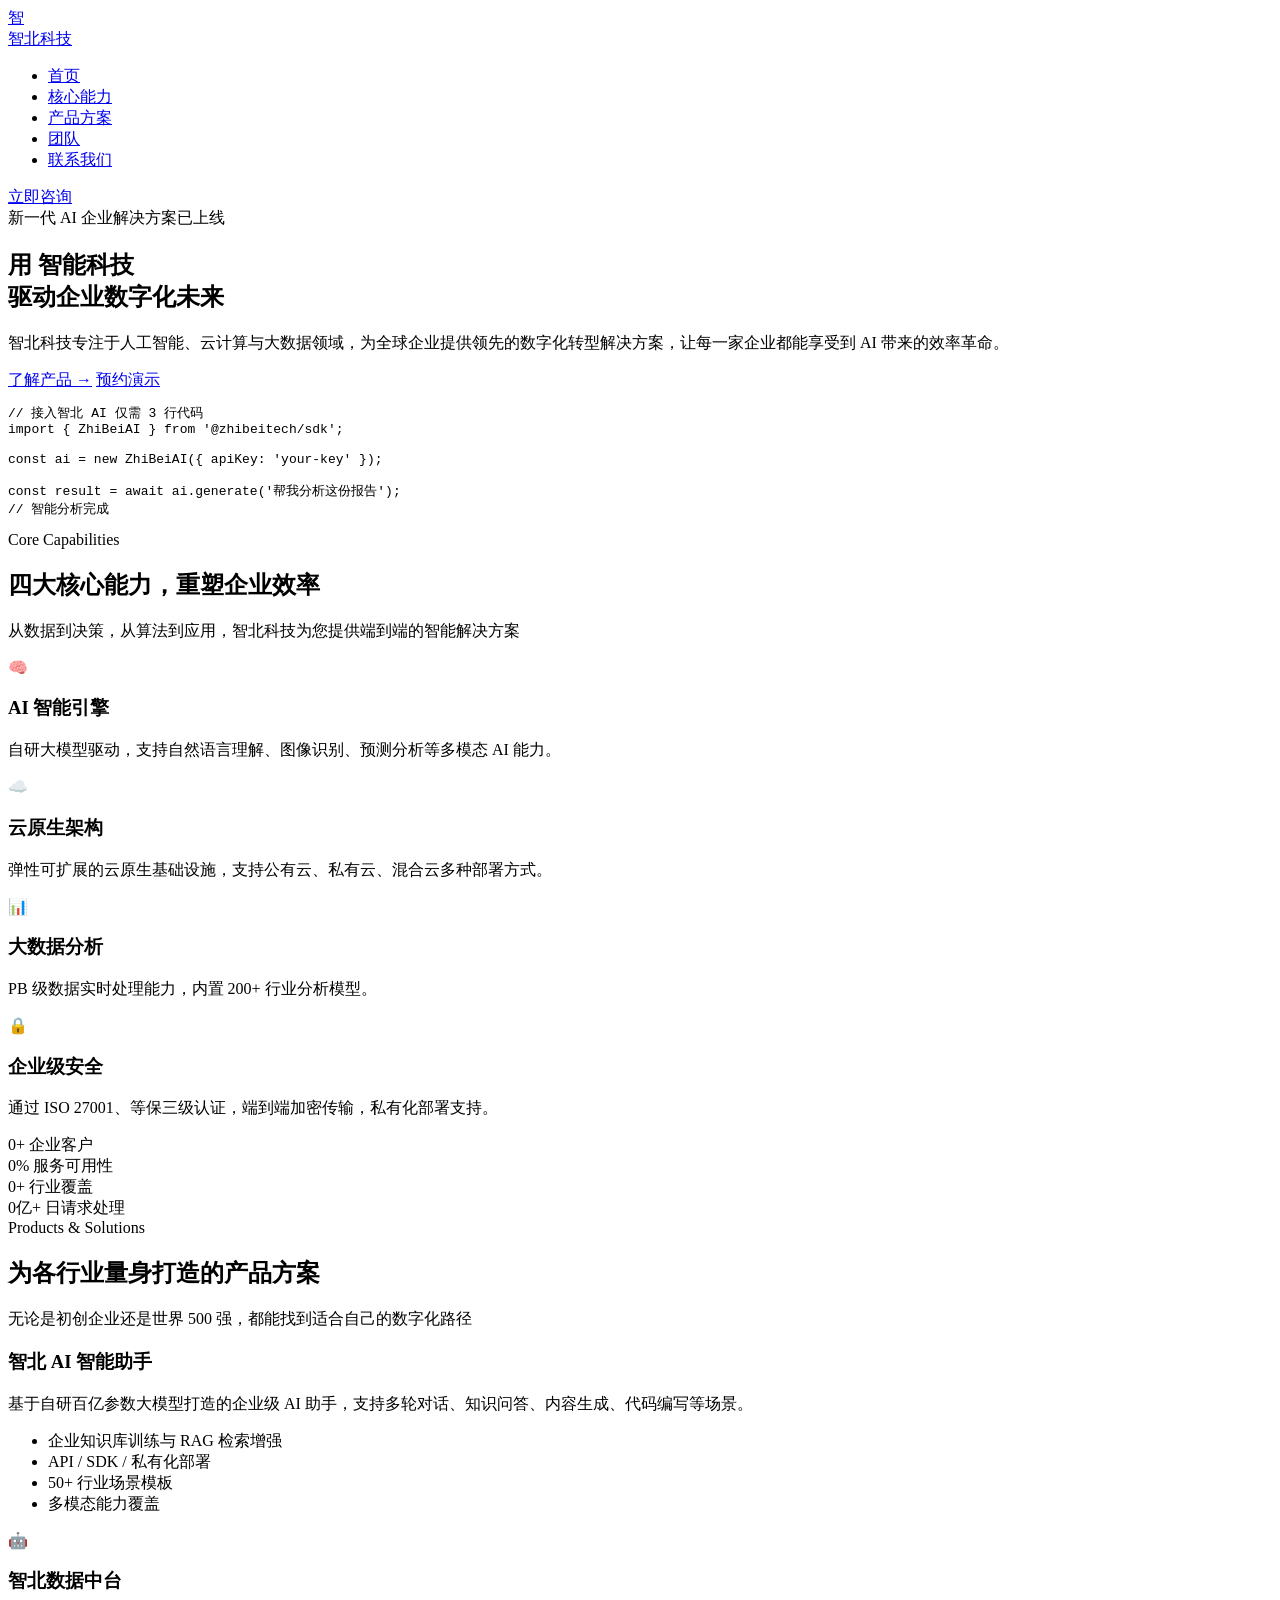
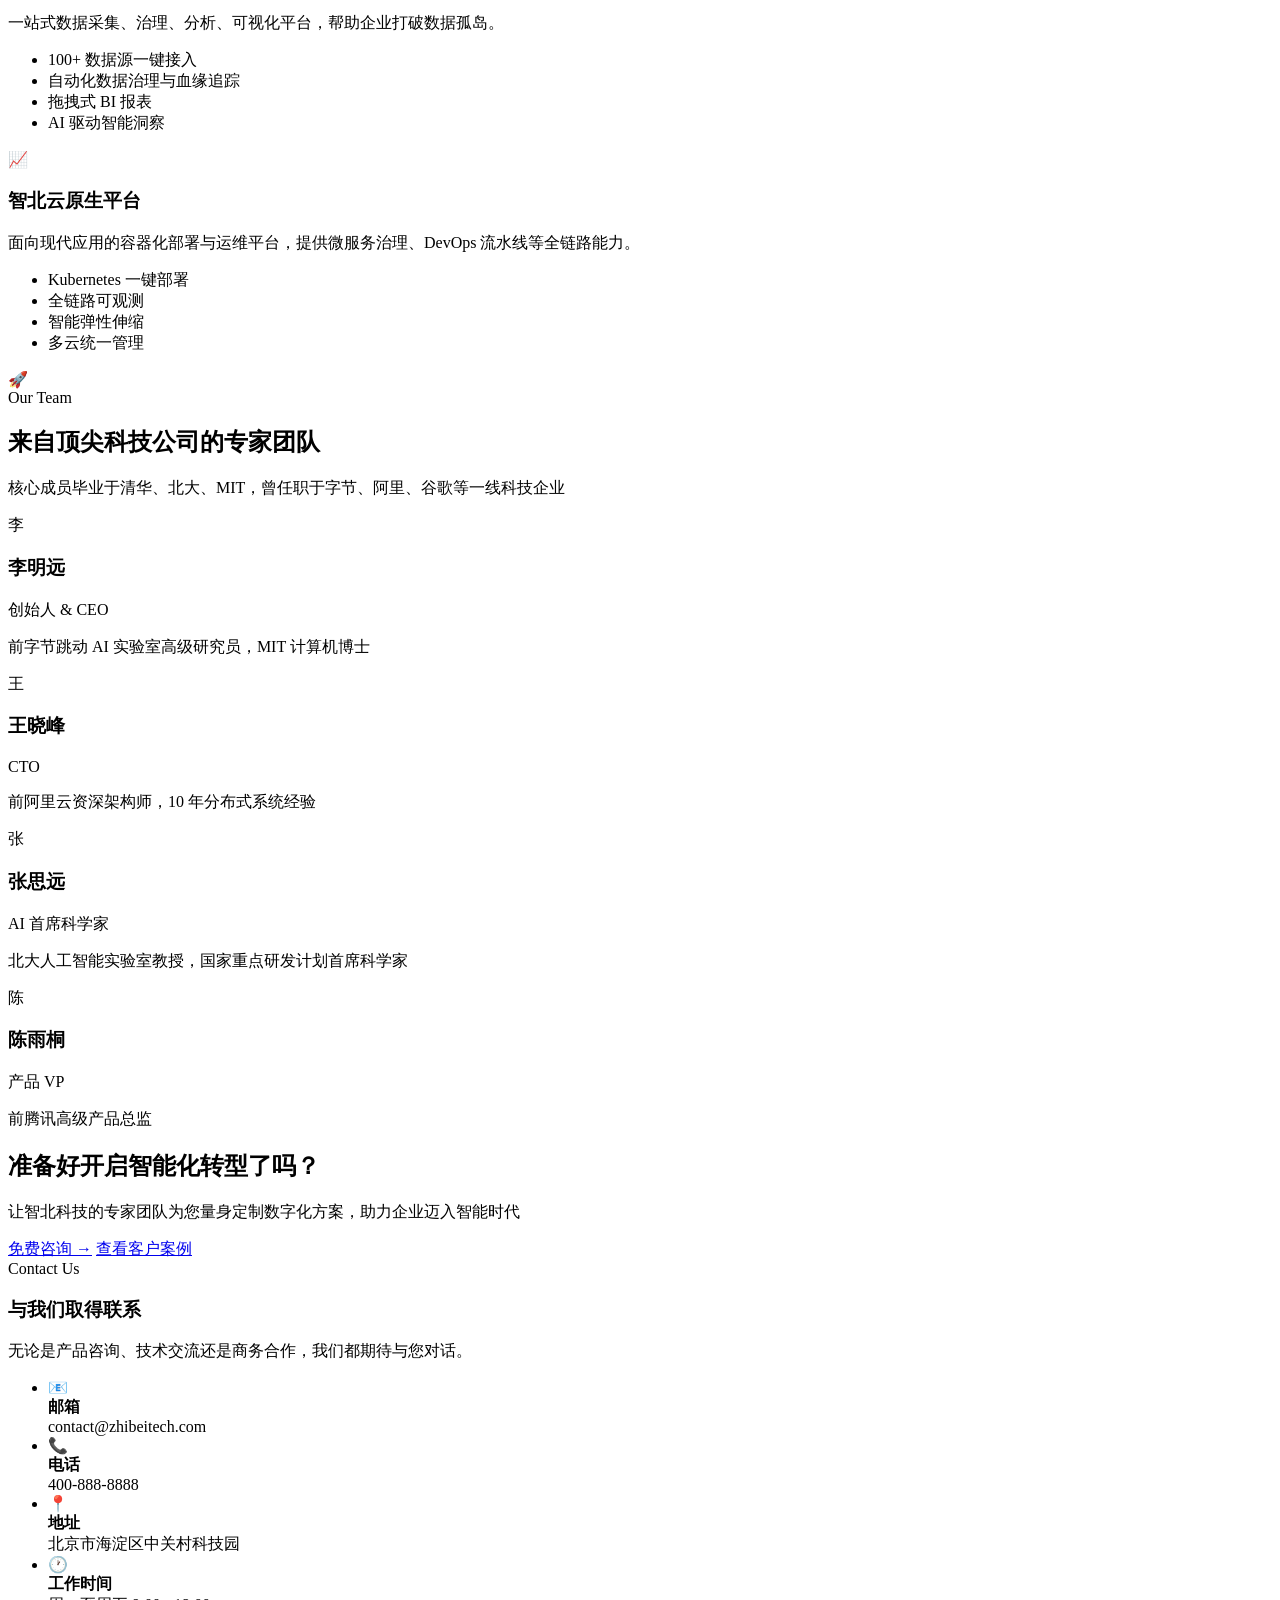
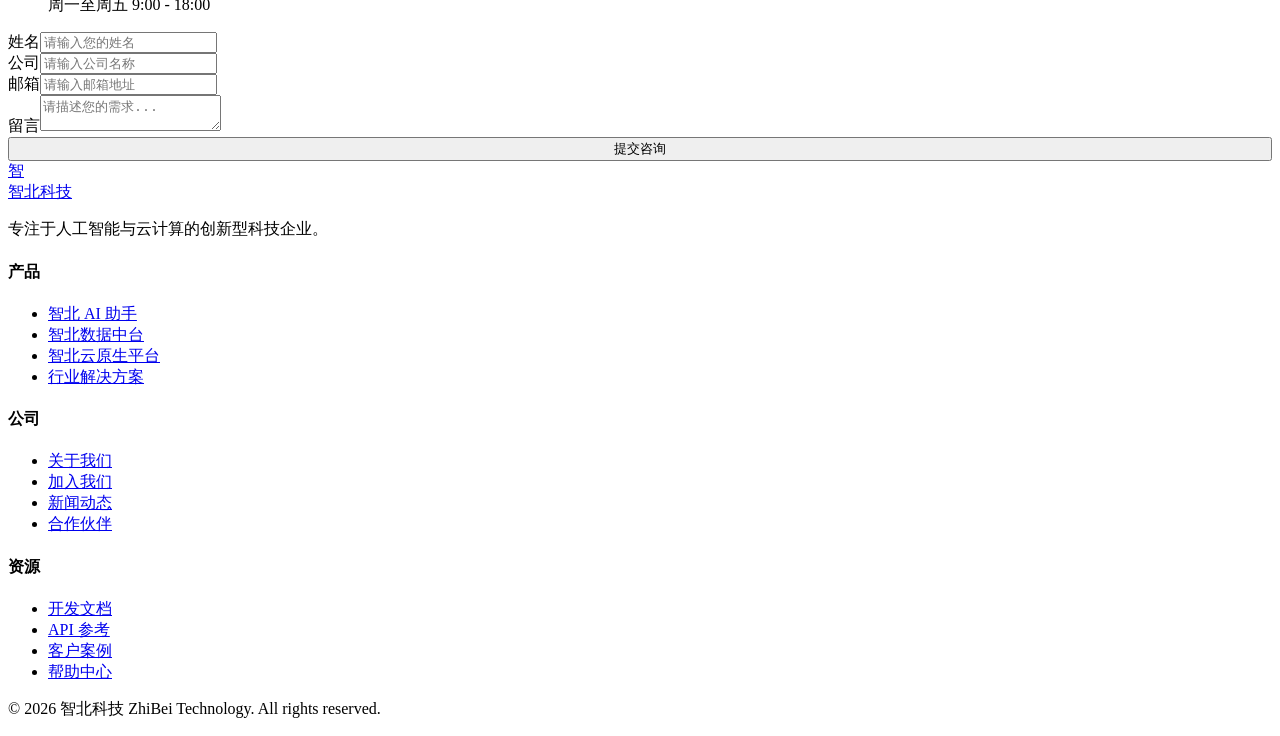
==== index.html @ 90ce9c7f "feat: 添加首页 HTML" ====
<!DOCTYPE html>
<html lang="zh-CN">
<head>
  <meta charset="UTF-8">
  <meta name="viewport" content="width=device-width, initial-scale=1.0">
  <title>智北科技 · 智能驱动未来</title>
  <meta name="description" content="智北科技 - 专注于人工智能与云计算的创新型科技企业">
  <link rel="stylesheet" href="css/style.css">
  <link rel="icon" href="data:image/svg+xml,<svg xmlns='http://www.w3.org/2000/svg' viewBox='0 0 100 100'><text y='.9em' font-size='90'>⚡</text></svg>">
</head>
<body>
<div class="grid-bg"></div>
<nav class="navbar" id="navbar">
  <div class="nav-inner">
    <a href="#" class="logo">
      <div class="logo-icon">智</div>
      <span class="logo-text">智北科技</span>
    </a>
    <ul class="nav-links">
      <li><a href="#home">首页</a></li>
      <li><a href="#features">核心能力</a></li>
      <li><a href="#products">产品方案</a></li>
      <li><a href="#team">团队</a></li>
      <li><a href="#contact">联系我们</a></li>
    </ul>
    <a href="#contact" class="nav-cta">立即咨询</a>
  </div>
</nav>
<section class="hero" id="home">
  <div class="hero-content">
    <div class="hero-badge"><span class="dot"></span><span>新一代 AI 企业解决方案已上线</span></div>
    <h1 class="hero-title">用 <span class="gradient-text">智能科技</span><br>驱动企业数字化未来</h1>
    <p class="hero-subtitle">智北科技专注于人工智能、云计算与大数据领域，为全球企业提供领先的数字化转型解决方案，让每一家企业都能享受到 AI 带来的效率革命。</p>
    <div class="hero-actions">
      <a href="#products" class="btn btn-primary">了解产品 →</a>
      <a href="#contact" class="btn btn-secondary">预约演示</a>
    </div>
  </div>
  <div class="hero-visual">
    <div class="hero-card">
      <div class="code-window">
        <div class="code-header">
          <span class="red"></span><span class="yellow"></span><span class="green"></span>
        </div>
        <div class="code-body"><pre><code><span class="code-comment">// 接入智北 AI 仅需 3 行代码</span>
<span class="code-keyword">import</span> { <span class="code-function">ZhiBeiAI</span> } <span class="code-keyword">from</span> <span class="code-string">'@zhibeitech/sdk'</span>;

<span class="code-keyword">const</span> ai = <span class="code-keyword">new</span> <span class="code-function">ZhiBeiAI</span>({ apiKey: <span class="code-string">'your-key'</span> });

<span class="code-keyword">const</span> result = <span class="code-keyword">await</span> ai.<span class="code-function">generate</span>(<span class="code-string">'帮我分析这份报告'</span>);
<span class="code-comment">// 智能分析完成</span></code></pre></div>
      </div>
    </div>
  </div>
</section>
<section class="section" id="features">
  <div class="section-inner">
    <div class="section-header reveal">
      <span class="section-label">Core Capabilities</span>
      <h2 class="section-title">四大核心能力，重塑企业效率</h2>
      <p class="section-desc">从数据到决策，从算法到应用，智北科技为您提供端到端的智能解决方案</p>
    </div>
    <div class="features-grid">
      <div class="feature-card reveal"><div class="feature-icon cyan">🧠</div><h3 class="feature-title">AI 智能引擎</h3><p class="feature-desc">自研大模型驱动，支持自然语言理解、图像识别、预测分析等多模态 AI 能力。</p></div>
      <div class="feature-card reveal"><div class="feature-icon purple">☁️</div><h3 class="feature-title">云原生架构</h3><p class="feature-desc">弹性可扩展的云原生基础设施，支持公有云、私有云、混合云多种部署方式。</p></div>
      <div class="feature-card reveal"><div class="feature-icon pink">📊</div><h3 class="feature-title">大数据分析</h3><p class="feature-desc">PB 级数据实时处理能力，内置 200+ 行业分析模型。</p></div>
      <div class="feature-card reveal"><div class="feature-icon green">🔒</div><h3 class="feature-title">企业级安全</h3><p class="feature-desc">通过 ISO 27001、等保三级认证，端到端加密传输，私有化部署支持。</p></div>
    </div>
  </div>
</section>
<section class="section stats">
  <div class="section-inner">
    <div class="stats-grid">
      <div class="stat-item reveal"><span class="stat-number" data-target="500">0</span><span class="stat-label">+ 企业客户</span></div>
      <div class="stat-item reveal"><span class="stat-number" data-target="99.9">0</span><span class="stat-label">% 服务可用性</span></div>
      <div class="stat-item reveal"><span class="stat-number" data-target="10">0</span><span class="stat-label">+ 行业覆盖</span></div>
      <div class="stat-item reveal"><span class="stat-number" data-target="3">0</span><span class="stat-label">亿+ 日请求处理</span></div>
    </div>
  </div>
</section>
<section class="section" id="products">
  <div class="section-inner">
    <div class="section-header reveal">
      <span class="section-label">Products & Solutions</span>
      <h2 class="section-title">为各行业量身打造的产品方案</h2>
      <p class="section-desc">无论是初创企业还是世界 500 强，都能找到适合自己的数字化路径</p>
    </div>
    <div class="product-showcase reveal">
      <div class="product-content"><h3>智北 AI 智能助手</h3><p>基于自研百亿参数大模型打造的企业级 AI 助手，支持多轮对话、知识问答、内容生成、代码编写等场景。</p><ul class="product-features"><li>企业知识库训练与 RAG 检索增强</li><li>API / SDK / 私有化部署</li><li>50+ 行业场景模板</li><li>多模态能力覆盖</li></ul></div>
      <div class="product-visual"><div class="visual-box"><div class="visual-icon">🤖</div></div></div>
    </div>
    <div class="product-showcase reverse reveal">
      <div class="product-content"><h3>智北数据中台</h3><p>一站式数据采集、治理、分析、可视化平台，帮助企业打破数据孤岛。</p><ul class="product-features"><li>100+ 数据源一键接入</li><li>自动化数据治理与血缘追踪</li><li>拖拽式 BI 报表</li><li>AI 驱动智能洞察</li></ul></div>
      <div class="product-visual"><div class="visual-box"><div class="visual-icon">📈</div></div></div>
    </div>
    <div class="product-showcase reveal">
      <div class="product-content"><h3>智北云原生平台</h3><p>面向现代应用的容器化部署与运维平台，提供微服务治理、DevOps 流水线等全链路能力。</p><ul class="product-features"><li>Kubernetes 一键部署</li><li>全链路可观测</li><li>智能弹性伸缩</li><li>多云统一管理</li></ul></div>
      <div class="product-visual"><div class="visual-box"><div class="visual-icon">🚀</div></div></div>
    </div>
  </div>
</section>
<section class="section" id="team">
  <div class="section-inner">
    <div class="section-header reveal">
      <span class="section-label">Our Team</span>
      <h2 class="section-title">来自顶尖科技公司的专家团队</h2>
      <p class="section-desc">核心成员毕业于清华、北大、MIT，曾任职于字节、阿里、谷歌等一线科技企业</p>
    </div>
    <div class="team-grid">
      <div class="team-card reveal"><div class="team-avatar">李</div><h3 class="team-name">李明远</h3><p class="team-role">创始人 & CEO</p><p class="team-desc">前字节跳动 AI 实验室高级研究员，MIT 计算机博士</p></div>
      <div class="team-card reveal"><div class="team-avatar">王</div><h3 class="team-name">王晓峰</h3><p class="team-role">CTO</p><p class="team-desc">前阿里云资深架构师，10 年分布式系统经验</p></div>
      <div class="team-card reveal"><div class="team-avatar">张</div><h3 class="team-name">张思远</h3><p class="team-role">AI 首席科学家</p><p class="team-desc">北大人工智能实验室教授，国家重点研发计划首席科学家</p></div>
      <div class="team-card reveal"><div class="team-avatar">陈</div><h3 class="team-name">陈雨桐</h3><p class="team-role">产品 VP</p><p class="team-desc">前腾讯高级产品总监</p></div>
    </div>
  </div>
</section>
<section class="cta-section">
  <div class="section-inner">
    <div class="cta-box reveal">
      <h2 class="cta-title">准备好开启智能化转型了吗？</h2>
      <p class="cta-desc">让智北科技的专家团队为您量身定制数字化方案，助力企业迈入智能时代</p>
      <div class="hero-actions">
        <a href="#contact" class="btn btn-primary">免费咨询 →</a>
        <a href="#" class="btn btn-secondary">查看客户案例</a>
      </div>
    </div>
  </div>
</section>
<section class="section contact-section" id="contact">
  <div class="section-inner">
    <div class="contact-grid">
      <div class="contact-info reveal">
        <span class="section-label">Contact Us</span>
        <h3>与我们取得联系</h3>
        <p>无论是产品咨询、技术交流还是商务合作，我们都期待与您对话。</p>
        <ul class="contact-list">
          <li><span class="icon">📧</span><div><strong>邮箱</strong><br>contact@zhibeitech.com</div></li>
          <li><span class="icon">📞</span><div><strong>电话</strong><br>400-888-8888</div></li>
          <li><span class="icon">📍</span><div><strong>地址</strong><br>北京市海淀区中关村科技园</div></li>
          <li><span class="icon">🕐</span><div><strong>工作时间</strong><br>周一至周五 9:00 - 18:00</div></li>
        </ul>
      </div>
      <div class="contact-form reveal">
        <form id="contactForm">
          <div class="form-group"><label>姓名</label><input type="text" name="name" placeholder="请输入您的姓名" required></div>
          <div class="form-group"><label>公司</label><input type="text" name="company" placeholder="请输入公司名称"></div>
          <div class="form-group"><label>邮箱</label><input type="email" name="email" placeholder="请输入邮箱地址" required></div>
          <div class="form-group"><label>留言</label><textarea name="message" placeholder="请描述您的需求..." required></textarea></div>
          <button type="submit" class="btn btn-primary" style="width: 100%; justify-content: center;">提交咨询</button>
        </form>
      </div>
    </div>
  </div>
</section>
<footer class="footer">
  <div class="footer-grid">
    <div class="footer-brand"><a href="#" class="logo"><div class="logo-icon">智</div><span class="logo-text">智北科技</span></a><p>专注于人工智能与云计算的创新型科技企业。</p></div>
    <div class="footer-col"><h4>产品</h4><ul><li><a href="#">智北 AI 助手</a></li><li><a href="#">智北数据中台</a></li><li><a href="#">智北云原生平台</a></li><li><a href="#">行业解决方案</a></li></ul></div>
    <div class="footer-col"><h4>公司</h4><ul><li><a href="#">关于我们</a></li><li><a href="#">加入我们</a></li><li><a href="#">新闻动态</a></li><li><a href="#">合作伙伴</a></li></ul></div>
    <div class="footer-col"><h4>资源</h4><ul><li><a href="#">开发文档</a></li><li><a href="#">API 参考</a></li><li><a href="#">客户案例</a></li><li><a href="#">帮助中心</a></li></ul></div>
  </div>
  <div class="footer-bottom"><p>© 2026 智北科技 ZhiBei Technology. All rights reserved.</p></div>
</footer>
<script src="js/main.js"></script>
</body>
</html>
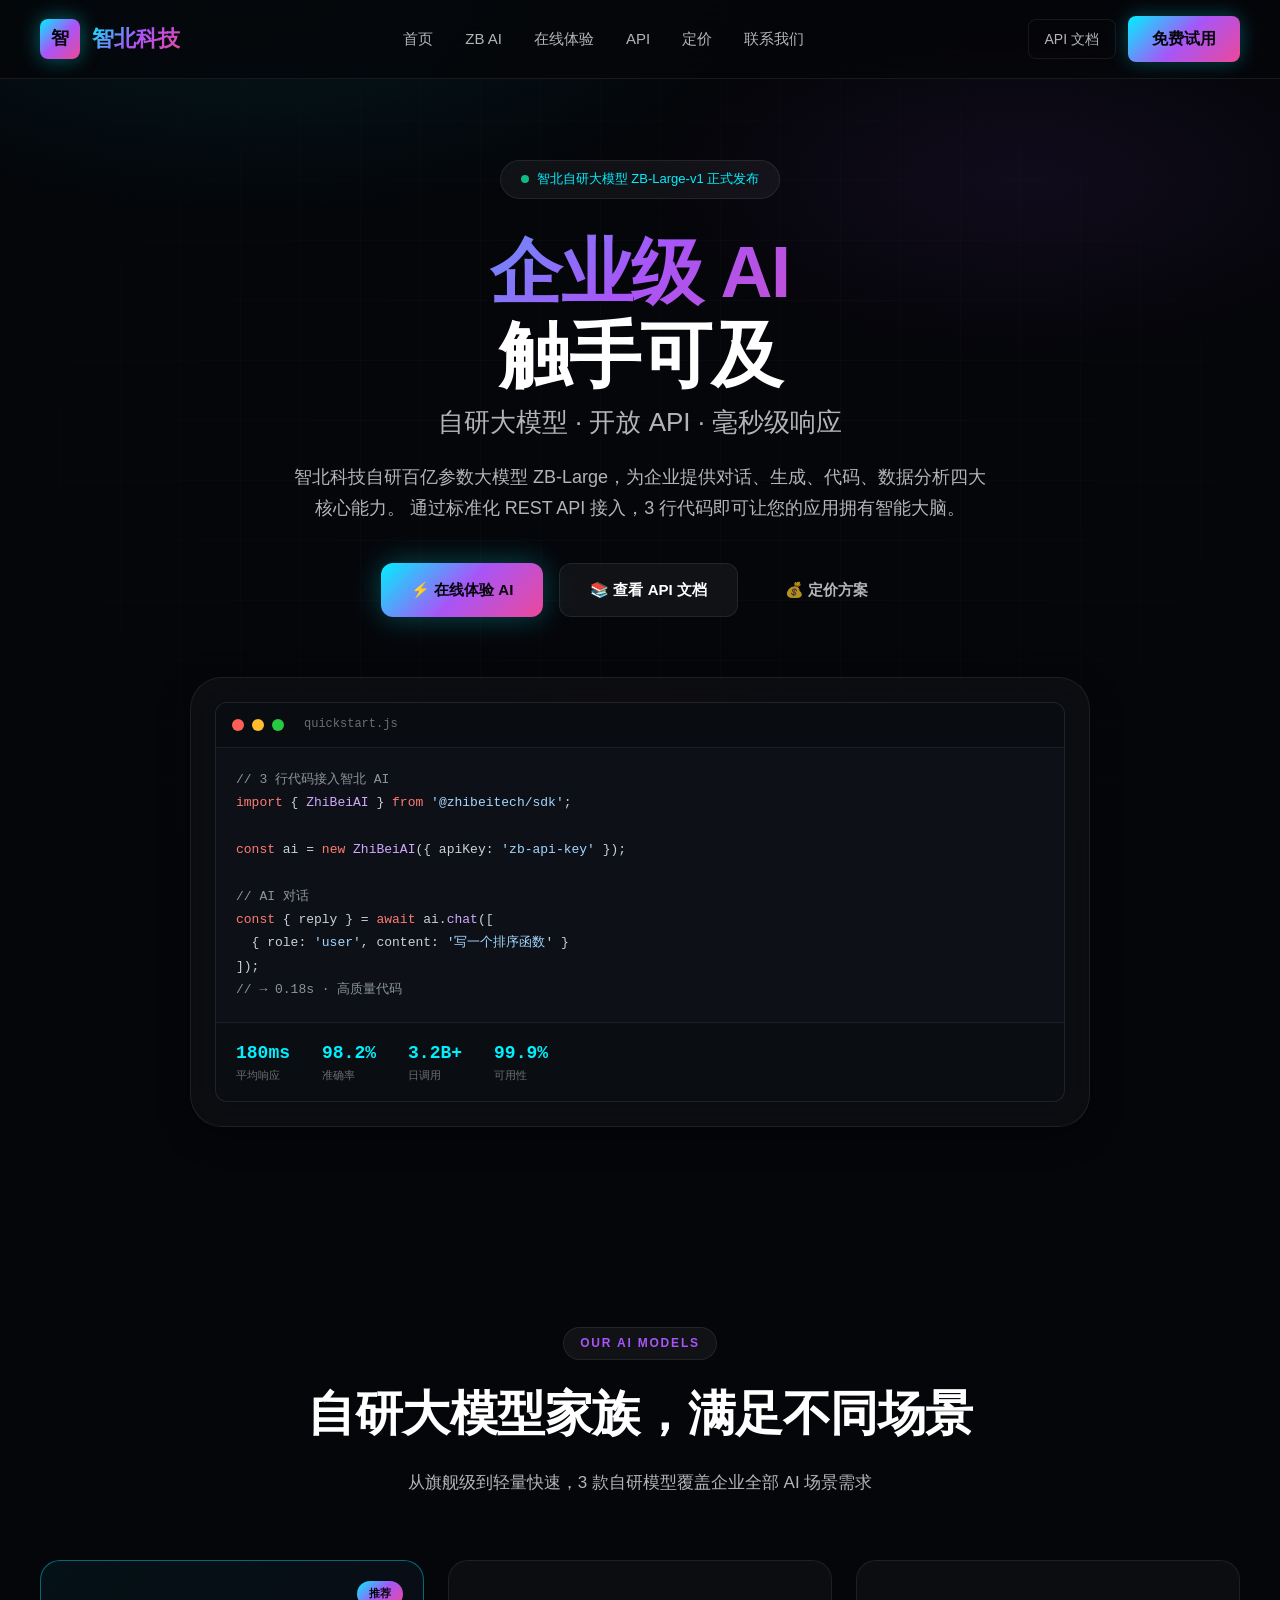
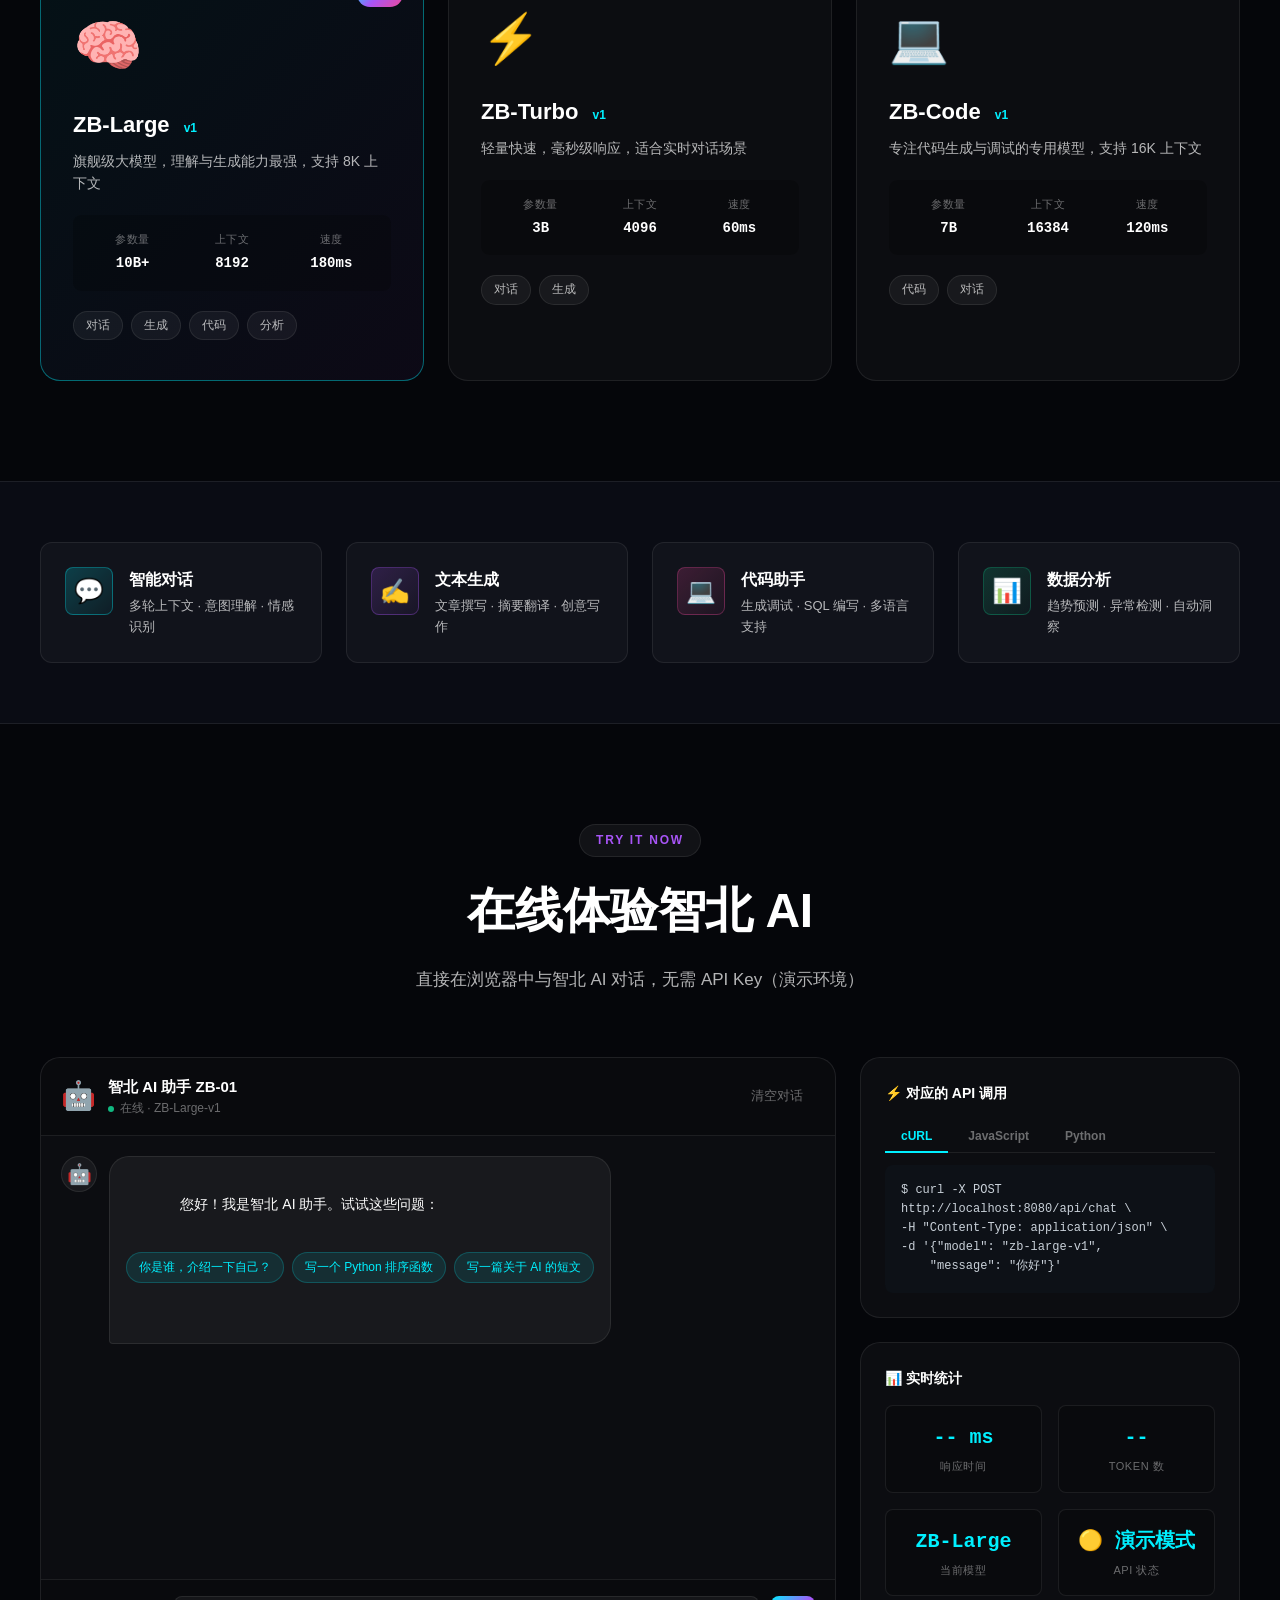
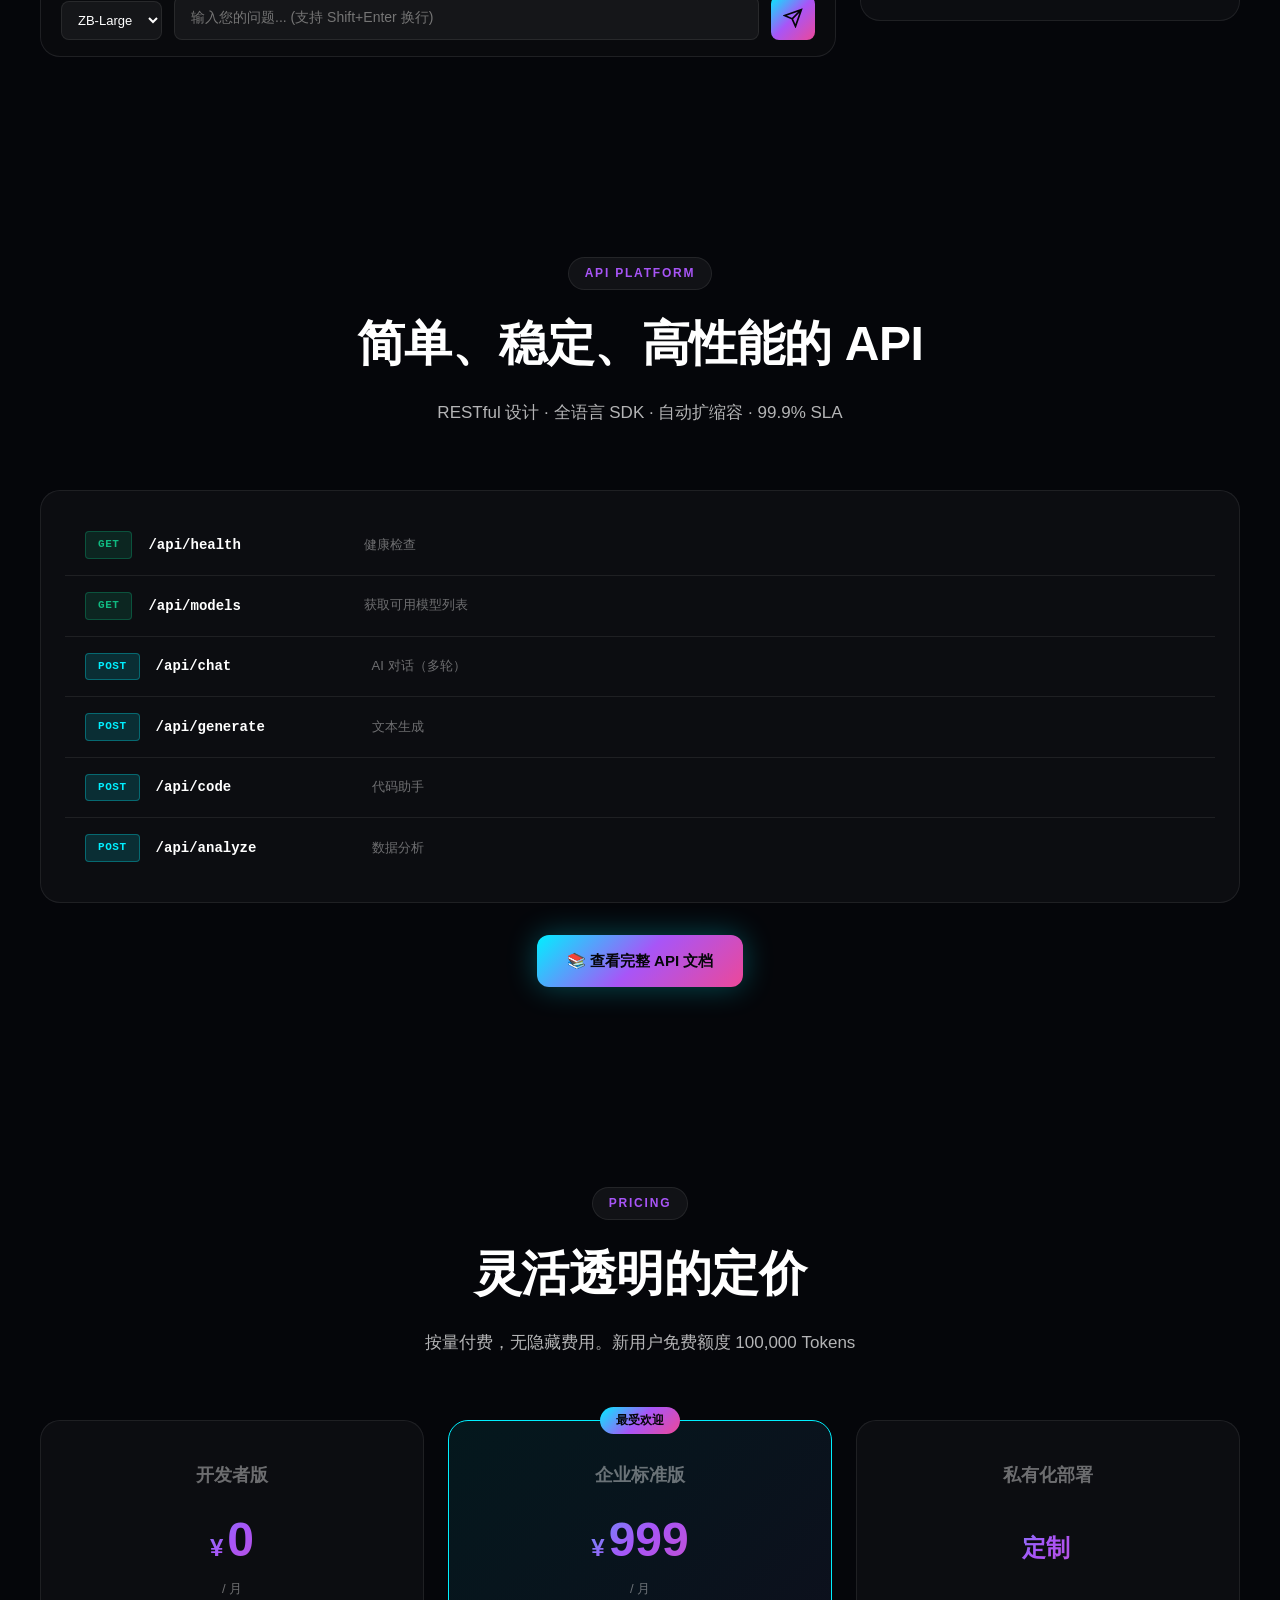
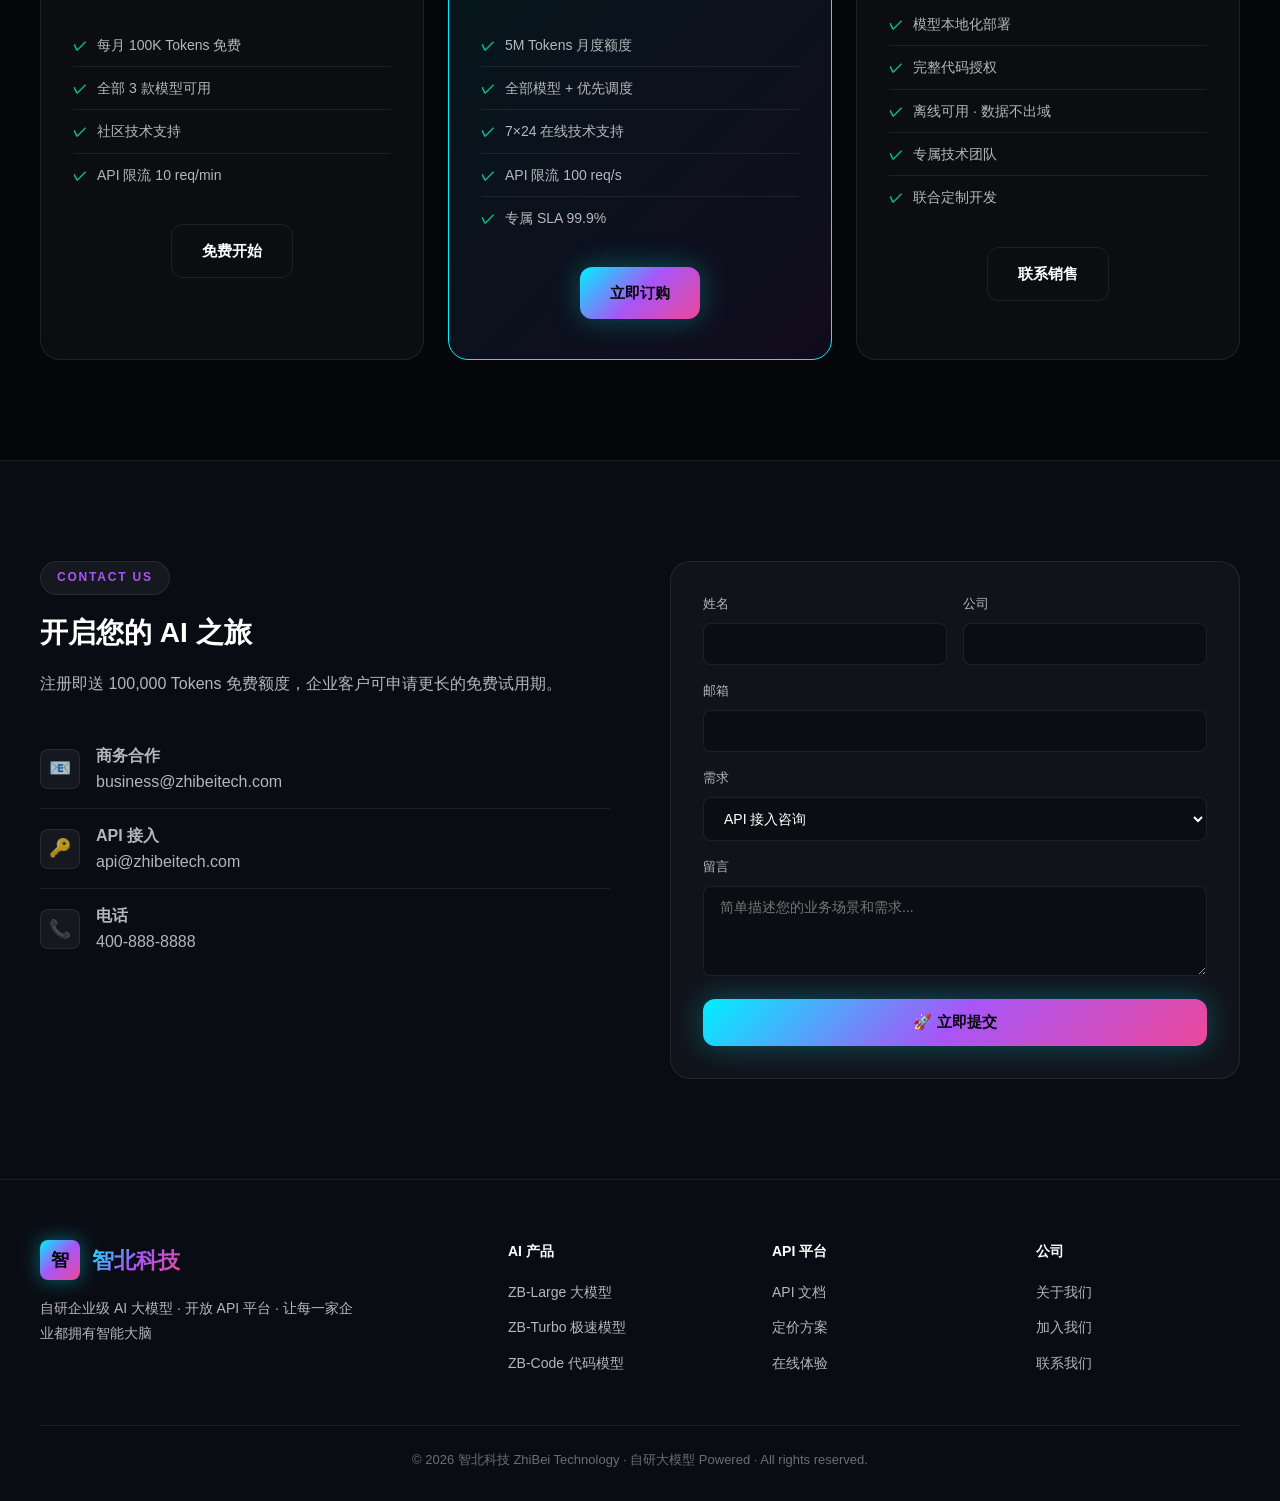
==== commit a76a0ad1: "feat: 更新网站首页/样式/脚本，新增 API 文档页面" ====
--- a/index.html
+++ b/index.html
@@ -3,13 +3,15 @@
 <head>
   <meta charset="UTF-8">
   <meta name="viewport" content="width=device-width, initial-scale=1.0">
-  <title>智北科技 · 智能驱动未来</title>
-  <meta name="description" content="智北科技 - 专注于人工智能与云计算的创新型科技企业">
+  <title>智北科技 · 自研 AI 大模型 · 企业级 API</title>
+  <meta name="description" content="智北科技 - 自研大模型 ZB-Large，提供企业级 AI API：对话、生成、代码、分析一站式能力">
   <link rel="stylesheet" href="css/style.css">
   <link rel="icon" href="data:image/svg+xml,<svg xmlns='http://www.w3.org/2000/svg' viewBox='0 0 100 100'><text y='.9em' font-size='90'>⚡</text></svg>">
 </head>
 <body>
 <div class="grid-bg"></div>
+
+<!-- Navbar -->
 <nav class="navbar" id="navbar">
   <div class="nav-inner">
     <a href="#" class="logo">
@@ -18,149 +20,454 @@
     </a>
     <ul class="nav-links">
       <li><a href="#home">首页</a></li>
-      <li><a href="#features">核心能力</a></li>
-      <li><a href="#products">产品方案</a></li>
-      <li><a href="#team">团队</a></li>
+      <li><a href="#ai">ZB AI</a></li>
+      <li><a href="#demo">在线体验</a></li>
+      <li><a href="#api">API</a></li>
+      <li><a href="#pricing">定价</a></li>
       <li><a href="#contact">联系我们</a></li>
     </ul>
-    <a href="#contact" class="nav-cta">立即咨询</a>
+    <div class="nav-actions">
+      <a href="api-docs.html" class="nav-link-btn">API 文档</a>
+      <a href="#contact" class="nav-cta">免费试用</a>
+    </div>
   </div>
 </nav>
+
+<!-- Hero -->
 <section class="hero" id="home">
   <div class="hero-content">
-    <div class="hero-badge"><span class="dot"></span><span>新一代 AI 企业解决方案已上线</span></div>
-    <h1 class="hero-title">用 <span class="gradient-text">智能科技</span><br>驱动企业数字化未来</h1>
-    <p class="hero-subtitle">智北科技专注于人工智能、云计算与大数据领域，为全球企业提供领先的数字化转型解决方案，让每一家企业都能享受到 AI 带来的效率革命。</p>
+    <div class="hero-badge">
+      <span class="dot"></span>
+      <span>智北自研大模型 ZB-Large-v1 正式发布</span>
+    </div>
+    <h1 class="hero-title">
+      <span class="gradient-text">企业级 AI</span> 触手可及<br>
+      <span class="hero-sub">自研大模型 · 开放 API · 毫秒级响应</span>
+    </h1>
+    <p class="hero-subtitle">
+      智北科技自研百亿参数大模型 ZB-Large，为企业提供对话、生成、代码、数据分析四大核心能力。
+      通过标准化 REST API 接入，3 行代码即可让您的应用拥有智能大脑。
+    </p>
     <div class="hero-actions">
-      <a href="#products" class="btn btn-primary">了解产品 →</a>
-      <a href="#contact" class="btn btn-secondary">预约演示</a>
-    </div>
-  </div>
+      <a href="#demo" class="btn btn-primary">⚡ 在线体验 AI</a>
+      <a href="api-docs.html" class="btn btn-secondary">📚 查看 API 文档</a>
+      <a href="#pricing" class="btn btn-ghost">💰 定价方案</a>
+    </div>
+  </div>
+
+  <!-- Code Preview -->
   <div class="hero-visual">
     <div class="hero-card">
       <div class="code-window">
         <div class="code-header">
           <span class="red"></span><span class="yellow"></span><span class="green"></span>
-        </div>
-        <div class="code-body"><pre><code><span class="code-comment">// 接入智北 AI 仅需 3 行代码</span>
+          <span class="code-title">quickstart.js</span>
+        </div>
+        <div class="code-body"><pre><code><span class="code-comment">// 3 行代码接入智北 AI</span>
 <span class="code-keyword">import</span> { <span class="code-function">ZhiBeiAI</span> } <span class="code-keyword">from</span> <span class="code-string">'@zhibeitech/sdk'</span>;
 
-<span class="code-keyword">const</span> ai = <span class="code-keyword">new</span> <span class="code-function">ZhiBeiAI</span>({ apiKey: <span class="code-string">'your-key'</span> });
-
-<span class="code-keyword">const</span> result = <span class="code-keyword">await</span> ai.<span class="code-function">generate</span>(<span class="code-string">'帮我分析这份报告'</span>);
-<span class="code-comment">// 智能分析完成</span></code></pre></div>
-      </div>
-    </div>
-  </div>
-</section>
-<section class="section" id="features">
+<span class="code-keyword">const</span> ai = <span class="code-keyword">new</span> <span class="code-function">ZhiBeiAI</span>({ apiKey: <span class="code-string">'zb-api-key'</span> });
+
+<span class="code-comment">// AI 对话</span>
+<span class="code-keyword">const</span> { reply } = <span class="code-keyword">await</span> ai.<span class="code-function">chat</span>([
+  { role: <span class="code-string">'user'</span>, content: <span class="code-string">'写一个排序函数'</span> }
+]);
+<span class="code-comment">// → 0.18s · 高质量代码</span></code></pre></div>
+        <div class="code-footer">
+          <div class="stat"><span class="num">180ms</span><span class="lbl">平均响应</span></div>
+          <div class="stat"><span class="num">98.2%</span><span class="lbl">准确率</span></div>
+          <div class="stat"><span class="num">3.2B+</span><span class="lbl">日调用</span></div>
+          <div class="stat"><span class="num">99.9%</span><span class="lbl">可用性</span></div>
+        </div>
+      </div>
+    </div>
+  </div>
+</section>
+
+<!-- AI Models -->
+<section class="section" id="ai">
   <div class="section-inner">
     <div class="section-header reveal">
-      <span class="section-label">Core Capabilities</span>
-      <h2 class="section-title">四大核心能力，重塑企业效率</h2>
-      <p class="section-desc">从数据到决策，从算法到应用，智北科技为您提供端到端的智能解决方案</p>
-    </div>
-    <div class="features-grid">
-      <div class="feature-card reveal"><div class="feature-icon cyan">🧠</div><h3 class="feature-title">AI 智能引擎</h3><p class="feature-desc">自研大模型驱动，支持自然语言理解、图像识别、预测分析等多模态 AI 能力。</p></div>
-      <div class="feature-card reveal"><div class="feature-icon purple">☁️</div><h3 class="feature-title">云原生架构</h3><p class="feature-desc">弹性可扩展的云原生基础设施，支持公有云、私有云、混合云多种部署方式。</p></div>
-      <div class="feature-card reveal"><div class="feature-icon pink">📊</div><h3 class="feature-title">大数据分析</h3><p class="feature-desc">PB 级数据实时处理能力，内置 200+ 行业分析模型。</p></div>
-      <div class="feature-card reveal"><div class="feature-icon green">🔒</div><h3 class="feature-title">企业级安全</h3><p class="feature-desc">通过 ISO 27001、等保三级认证，端到端加密传输，私有化部署支持。</p></div>
-    </div>
-  </div>
-</section>
-<section class="section stats">
-  <div class="section-inner">
-    <div class="stats-grid">
-      <div class="stat-item reveal"><span class="stat-number" data-target="500">0</span><span class="stat-label">+ 企业客户</span></div>
-      <div class="stat-item reveal"><span class="stat-number" data-target="99.9">0</span><span class="stat-label">% 服务可用性</span></div>
-      <div class="stat-item reveal"><span class="stat-number" data-target="10">0</span><span class="stat-label">+ 行业覆盖</span></div>
-      <div class="stat-item reveal"><span class="stat-number" data-target="3">0</span><span class="stat-label">亿+ 日请求处理</span></div>
-    </div>
-  </div>
-</section>
-<section class="section" id="products">
+      <span class="section-label">Our AI Models</span>
+      <h2 class="section-title">自研大模型家族，满足不同场景</h2>
+      <p class="section-desc">从旗舰级到轻量快速，3 款自研模型覆盖企业全部 AI 场景需求</p>
+    </div>
+
+    <div class="models-grid">
+      <div class="model-card reveal model-featured">
+        <div class="model-badge">推荐</div>
+        <div class="model-icon large">🧠</div>
+        <h3 class="model-name">ZB-Large <span class="model-ver">v1</span></h3>
+        <p class="model-desc">旗舰级大模型，理解与生成能力最强，支持 8K 上下文</p>
+        <div class="model-meta">
+          <div><span class="meta-k">参数量</span><span class="meta-v">10B+</span></div>
+          <div><span class="meta-k">上下文</span><span class="meta-v">8192</span></div>
+          <div><span class="meta-k">速度</span><span class="meta-v">180ms</span></div>
+        </div>
+        <div class="model-capabilities">
+          <span class="cap">对话</span><span class="cap">生成</span><span class="cap">代码</span><span class="cap">分析</span>
+        </div>
+      </div>
+
+      <div class="model-card reveal">
+        <div class="model-icon">⚡</div>
+        <h3 class="model-name">ZB-Turbo <span class="model-ver">v1</span></h3>
+        <p class="model-desc">轻量快速，毫秒级响应，适合实时对话场景</p>
+        <div class="model-meta">
+          <div><span class="meta-k">参数量</span><span class="meta-v">3B</span></div>
+          <div><span class="meta-k">上下文</span><span class="meta-v">4096</span></div>
+          <div><span class="meta-k">速度</span><span class="meta-v">60ms</span></div>
+        </div>
+        <div class="model-capabilities">
+          <span class="cap">对话</span><span class="cap">生成</span>
+        </div>
+      </div>
+
+      <div class="model-card reveal">
+        <div class="model-icon">💻</div>
+        <h3 class="model-name">ZB-Code <span class="model-ver">v1</span></h3>
+        <p class="model-desc">专注代码生成与调试的专用模型，支持 16K 上下文</p>
+        <div class="model-meta">
+          <div><span class="meta-k">参数量</span><span class="meta-v">7B</span></div>
+          <div><span class="meta-k">上下文</span><span class="meta-v">16384</span></div>
+          <div><span class="meta-k">速度</span><span class="meta-v">120ms</span></div>
+        </div>
+        <div class="model-capabilities">
+          <span class="cap">代码</span><span class="cap">对话</span>
+        </div>
+      </div>
+    </div>
+  </div>
+</section>
+
+<!-- Capabilities -->
+<section class="section stats-band">
+  <div class="section-inner">
+    <div class="cap-grid">
+      <div class="cap-item reveal">
+        <div class="cap-icon cyan">💬</div>
+        <div class="cap-info">
+          <h4>智能对话</h4>
+          <p>多轮上下文 · 意图理解 · 情感识别</p>
+        </div>
+      </div>
+      <div class="cap-item reveal">
+        <div class="cap-icon purple">✍️</div>
+        <div class="cap-info">
+          <h4>文本生成</h4>
+          <p>文章撰写 · 摘要翻译 · 创意写作</p>
+        </div>
+      </div>
+      <div class="cap-item reveal">
+        <div class="cap-icon pink">💻</div>
+        <div class="cap-info">
+          <h4>代码助手</h4>
+          <p>生成调试 · SQL 编写 · 多语言支持</p>
+        </div>
+      </div>
+      <div class="cap-item reveal">
+        <div class="cap-icon green">📊</div>
+        <div class="cap-info">
+          <h4>数据分析</h4>
+          <p>趋势预测 · 异常检测 · 自动洞察</p>
+        </div>
+      </div>
+    </div>
+  </div>
+</section>
+
+<!-- AI Demo (Interactive) -->
+<section class="section" id="demo">
   <div class="section-inner">
     <div class="section-header reveal">
-      <span class="section-label">Products & Solutions</span>
-      <h2 class="section-title">为各行业量身打造的产品方案</h2>
-      <p class="section-desc">无论是初创企业还是世界 500 强，都能找到适合自己的数字化路径</p>
-    </div>
-    <div class="product-showcase reveal">
-      <div class="product-content"><h3>智北 AI 智能助手</h3><p>基于自研百亿参数大模型打造的企业级 AI 助手，支持多轮对话、知识问答、内容生成、代码编写等场景。</p><ul class="product-features"><li>企业知识库训练与 RAG 检索增强</li><li>API / SDK / 私有化部署</li><li>50+ 行业场景模板</li><li>多模态能力覆盖</li></ul></div>
-      <div class="product-visual"><div class="visual-box"><div class="visual-icon">🤖</div></div></div>
-    </div>
-    <div class="product-showcase reverse reveal">
-      <div class="product-content"><h3>智北数据中台</h3><p>一站式数据采集、治理、分析、可视化平台，帮助企业打破数据孤岛。</p><ul class="product-features"><li>100+ 数据源一键接入</li><li>自动化数据治理与血缘追踪</li><li>拖拽式 BI 报表</li><li>AI 驱动智能洞察</li></ul></div>
-      <div class="product-visual"><div class="visual-box"><div class="visual-icon">📈</div></div></div>
-    </div>
-    <div class="product-showcase reveal">
-      <div class="product-content"><h3>智北云原生平台</h3><p>面向现代应用的容器化部署与运维平台，提供微服务治理、DevOps 流水线等全链路能力。</p><ul class="product-features"><li>Kubernetes 一键部署</li><li>全链路可观测</li><li>智能弹性伸缩</li><li>多云统一管理</li></ul></div>
-      <div class="product-visual"><div class="visual-box"><div class="visual-icon">🚀</div></div></div>
-    </div>
-  </div>
-</section>
-<section class="section" id="team">
+      <span class="section-label">Try It Now</span>
+      <h2 class="section-title">在线体验智北 AI</h2>
+      <p class="section-desc">直接在浏览器中与智北 AI 对话，无需 API Key（演示环境）</p>
+    </div>
+
+    <div class="demo-container reveal">
+      <div class="demo-chat" id="chatDemo">
+        <div class="chat-header">
+          <div class="chat-info">
+            <div class="chat-avatar">🤖</div>
+            <div>
+              <div class="chat-name">智北 AI 助手 ZB-01</div>
+              <div class="chat-status"><span class="dot"></span> 在线 · ZB-Large-v1</div>
+            </div>
+          </div>
+          <div class="chat-clear" id="clearChat">清空对话</div>
+        </div>
+        <div class="chat-messages" id="chatMessages">
+          <div class="msg msg-ai">
+            <div class="msg-avatar">🤖</div>
+            <div class="msg-bubble">
+              您好！我是智北 AI 助手。试试这些问题：
+              <div class="suggestions">
+                <button class="suggestion" data-q="你是谁，介绍一下自己？">你是谁，介绍一下自己？</button>
+                <button class="suggestion" data-q="帮我写一个 Python 排序函数">写一个 Python 排序函数</button>
+                <button class="suggestion" data-q="帮我写一篇关于 AI 的短文">写一篇关于 AI 的短文</button>
+              </div>
+            </div>
+          </div>
+        </div>
+        <div class="chat-input-area">
+          <div class="model-select">
+            <select id="modelSelect">
+              <option value="zb-large-v1">ZB-Large</option>
+              <option value="zb-turbo-v1">ZB-Turbo</option>
+              <option value="zb-code-v1">ZB-Code</option>
+            </select>
+          </div>
+          <textarea id="chatInput" placeholder="输入您的问题... (支持 Shift+Enter 换行)" rows="1"></textarea>
+          <button class="send-btn" id="sendBtn">
+            <svg width="20" height="20" viewBox="0 0 24 24" fill="none" stroke="currentColor" stroke-width="2"><path d="M22 2L11 13M22 2l-7 20-4-9-9-4 20-7z"/></svg>
+          </button>
+        </div>
+      </div>
+
+      <div class="demo-sidebar">
+        <div class="api-curl reveal">
+          <h4>⚡ 对应的 API 调用</h4>
+          <div class="curl-block">
+            <div class="curl-tabs">
+              <button class="curl-tab active" data-tab="curl">cURL</button>
+              <button class="curl-tab" data-tab="js">JavaScript</button>
+              <button class="curl-tab" data-tab="py">Python</button>
+            </div>
+            <div class="curl-content" id="curlCurl">
+<span class="cmd">$</span> curl -X POST http://localhost:8080/api/chat \<br>
+  -H "Content-Type: application/json" \<br>
+  -d '{"model": "zb-large-v1",<br>
+&nbsp;&nbsp;&nbsp;&nbsp;"message": "你好"}'
+            </div>
+            <div class="curl-content hidden" id="curlJs">
+<span class="code-keyword">const</span> res = <span class="code-keyword">await</span> fetch(<span class="code-string">'/api/chat'</span>, {<br>
+  method: <span class="code-string">'POST'</span>,<br>
+  headers: { <span class="code-string">'Content-Type'</span>: <span class="code-string">'application/json'</span> },<br>
+  body: JSON.stringify({<br>
+    model: <span class="code-string">'zb-large-v1'</span>,<br>
+    message: <span class="code-string">'你好'</span><br>
+  })<br>
+});<br>
+<span class="code-keyword">const</span> { reply } = <span class="code-keyword">await</span> res.<span class="code-function">json</span>();
+            </div>
+            <div class="curl-content hidden" id="curlPy">
+<span class="code-keyword">import</span> requests<br><br>
+res = requests.<span class="code-function">post</span>(<span class="code-string">'http://localhost:8080/api/chat'</span>, json={<br>
+    <span class="code-string">'model'</span>: <span class="code-string">'zb-large-v1'</span>,<br>
+    <span class="code-string">'message'</span>: <span class="code-string">'你好'</span><br>
+})<br>
+<span class="code-keyword">print</span>(res.json()[<span class="code-string">'reply'</span>])
+            </div>
+          </div>
+        </div>
+
+        <div class="demo-info reveal">
+          <h4>📊 实时统计</h4>
+          <div class="stat-grid">
+            <div class="stat-item">
+              <div class="stat-value" id="statLatency">-- ms</div>
+              <div class="stat-label">响应时间</div>
+            </div>
+            <div class="stat-item">
+              <div class="stat-value" id="statTokens">--</div>
+              <div class="stat-label">Token 数</div>
+            </div>
+            <div class="stat-item">
+              <div class="stat-value" id="statModel">ZB-Large</div>
+              <div class="stat-label">当前模型</div>
+            </div>
+            <div class="stat-item">
+              <div class="stat-value" id="statStatus">🟢 正常</div>
+              <div class="stat-label">API 状态</div>
+            </div>
+          </div>
+        </div>
+      </div>
+    </div>
+  </div>
+</section>
+
+<!-- API Section -->
+<section class="section" id="api">
   <div class="section-inner">
     <div class="section-header reveal">
-      <span class="section-label">Our Team</span>
-      <h2 class="section-title">来自顶尖科技公司的专家团队</h2>
-      <p class="section-desc">核心成员毕业于清华、北大、MIT，曾任职于字节、阿里、谷歌等一线科技企业</p>
-    </div>
-    <div class="team-grid">
-      <div class="team-card reveal"><div class="team-avatar">李</div><h3 class="team-name">李明远</h3><p class="team-role">创始人 & CEO</p><p class="team-desc">前字节跳动 AI 实验室高级研究员，MIT 计算机博士</p></div>
-      <div class="team-card reveal"><div class="team-avatar">王</div><h3 class="team-name">王晓峰</h3><p class="team-role">CTO</p><p class="team-desc">前阿里云资深架构师，10 年分布式系统经验</p></div>
-      <div class="team-card reveal"><div class="team-avatar">张</div><h3 class="team-name">张思远</h3><p class="team-role">AI 首席科学家</p><p class="team-desc">北大人工智能实验室教授，国家重点研发计划首席科学家</p></div>
-      <div class="team-card reveal"><div class="team-avatar">陈</div><h3 class="team-name">陈雨桐</h3><p class="team-role">产品 VP</p><p class="team-desc">前腾讯高级产品总监</p></div>
-    </div>
-  </div>
-</section>
-<section class="cta-section">
-  <div class="section-inner">
-    <div class="cta-box reveal">
-      <h2 class="cta-title">准备好开启智能化转型了吗？</h2>
-      <p class="cta-desc">让智北科技的专家团队为您量身定制数字化方案，助力企业迈入智能时代</p>
-      <div class="hero-actions">
-        <a href="#contact" class="btn btn-primary">免费咨询 →</a>
-        <a href="#" class="btn btn-secondary">查看客户案例</a>
-      </div>
-    </div>
-  </div>
-</section>
+      <span class="section-label">API Platform</span>
+      <h2 class="section-title">简单、稳定、高性能的 API</h2>
+      <p class="section-desc">RESTful 设计 · 全语言 SDK · 自动扩缩容 · 99.9% SLA</p>
+    </div>
+
+    <div class="api-endpoints reveal">
+      <div class="endpoint">
+        <div class="method method-get">GET</div>
+        <div class="path">/api/health</div>
+        <div class="desc">健康检查</div>
+      </div>
+      <div class="endpoint">
+        <div class="method method-get">GET</div>
+        <div class="path">/api/models</div>
+        <div class="desc">获取可用模型列表</div>
+      </div>
+      <div class="endpoint">
+        <div class="method method-post">POST</div>
+        <div class="path">/api/chat</div>
+        <div class="desc">AI 对话（多轮）</div>
+      </div>
+      <div class="endpoint">
+        <div class="method method-post">POST</div>
+        <div class="path">/api/generate</div>
+        <div class="desc">文本生成</div>
+      </div>
+      <div class="endpoint">
+        <div class="method method-post">POST</div>
+        <div class="path">/api/code</div>
+        <div class="desc">代码助手</div>
+      </div>
+      <div class="endpoint">
+        <div class="method method-post">POST</div>
+        <div class="path">/api/analyze</div>
+        <div class="desc">数据分析</div>
+      </div>
+    </div>
+
+    <div class="cta-row reveal">
+      <a href="api-docs.html" class="btn btn-primary">📚 查看完整 API 文档</a>
+    </div>
+  </div>
+</section>
+
+<!-- Pricing -->
+<section class="section" id="pricing">
+  <div class="section-inner">
+    <div class="section-header reveal">
+      <span class="section-label">Pricing</span>
+      <h2 class="section-title">灵活透明的定价</h2>
+      <p class="section-desc">按量付费，无隐藏费用。新用户免费额度 100,000 Tokens</p>
+    </div>
+
+    <div class="pricing-grid">
+      <div class="price-card reveal">
+        <div class="price-name">开发者版</div>
+        <div class="price-num"><span class="price-symbol">¥</span>0</div>
+        <div class="price-period">/ 月</div>
+        <ul class="price-features">
+          <li>每月 100K Tokens 免费</li>
+          <li>全部 3 款模型可用</li>
+          <li>社区技术支持</li>
+          <li>API 限流 10 req/min</li>
+        </ul>
+        <a href="#contact" class="btn btn-outline">免费开始</a>
+      </div>
+
+      <div class="price-card reveal price-featured">
+        <div class="price-badge">最受欢迎</div>
+        <div class="price-name">企业标准版</div>
+        <div class="price-num"><span class="price-symbol">¥</span>999</div>
+        <div class="price-period">/ 月</div>
+        <ul class="price-features">
+          <li>5M Tokens 月度额度</li>
+          <li>全部模型 + 优先调度</li>
+          <li>7×24 在线技术支持</li>
+          <li>API 限流 100 req/s</li>
+          <li>专属 SLA 99.9%</li>
+        </ul>
+        <a href="#contact" class="btn btn-primary">立即订购</a>
+      </div>
+
+      <div class="price-card reveal">
+        <div class="price-name">私有化部署</div>
+        <div class="price-num"><span class="price-symbol">定制</span></div>
+        <div class="price-period"></div>
+        <ul class="price-features">
+          <li>模型本地化部署</li>
+          <li>完整代码授权</li>
+          <li>离线可用 · 数据不出域</li>
+          <li>专属技术团队</li>
+          <li>联合定制开发</li>
+        </ul>
+        <a href="#contact" class="btn btn-outline">联系销售</a>
+      </div>
+    </div>
+  </div>
+</section>
+
+<!-- Contact -->
 <section class="section contact-section" id="contact">
   <div class="section-inner">
     <div class="contact-grid">
       <div class="contact-info reveal">
         <span class="section-label">Contact Us</span>
-        <h3>与我们取得联系</h3>
-        <p>无论是产品咨询、技术交流还是商务合作，我们都期待与您对话。</p>
+        <h3>开启您的 AI 之旅</h3>
+        <p>注册即送 100,000 Tokens 免费额度，企业客户可申请更长的免费试用期。</p>
         <ul class="contact-list">
-          <li><span class="icon">📧</span><div><strong>邮箱</strong><br>contact@zhibeitech.com</div></li>
+          <li><span class="icon">📧</span><div><strong>商务合作</strong><br>business@zhibeitech.com</div></li>
+          <li><span class="icon">🔑</span><div><strong>API 接入</strong><br>api@zhibeitech.com</div></li>
           <li><span class="icon">📞</span><div><strong>电话</strong><br>400-888-8888</div></li>
-          <li><span class="icon">📍</span><div><strong>地址</strong><br>北京市海淀区中关村科技园</div></li>
-          <li><span class="icon">🕐</span><div><strong>工作时间</strong><br>周一至周五 9:00 - 18:00</div></li>
         </ul>
       </div>
       <div class="contact-form reveal">
         <form id="contactForm">
-          <div class="form-group"><label>姓名</label><input type="text" name="name" placeholder="请输入您的姓名" required></div>
-          <div class="form-group"><label>公司</label><input type="text" name="company" placeholder="请输入公司名称"></div>
-          <div class="form-group"><label>邮箱</label><input type="email" name="email" placeholder="请输入邮箱地址" required></div>
-          <div class="form-group"><label>留言</label><textarea name="message" placeholder="请描述您的需求..." required></textarea></div>
-          <button type="submit" class="btn btn-primary" style="width: 100%; justify-content: center;">提交咨询</button>
+          <div class="form-row">
+            <div class="form-group"><label>姓名</label><input type="text" name="name" required></div>
+            <div class="form-group"><label>公司</label><input type="text" name="company"></div>
+          </div>
+          <div class="form-group"><label>邮箱</label><input type="email" name="email" required></div>
+          <div class="form-group"><label>需求</label>
+            <select name="need">
+              <option>API 接入咨询</option>
+              <option>私有化部署</option>
+              <option>技术合作</option>
+              <option>其他</option>
+            </select>
+          </div>
+          <div class="form-group"><label>留言</label><textarea name="message" rows="4" required placeholder="简单描述您的业务场景和需求..."></textarea></div>
+          <button type="submit" class="btn btn-primary" style="width:100%;justify-content:center;">🚀 立即提交</button>
         </form>
       </div>
     </div>
   </div>
 </section>
+
+<!-- Footer -->
 <footer class="footer">
   <div class="footer-grid">
-    <div class="footer-brand"><a href="#" class="logo"><div class="logo-icon">智</div><span class="logo-text">智北科技</span></a><p>专注于人工智能与云计算的创新型科技企业。</p></div>
-    <div class="footer-col"><h4>产品</h4><ul><li><a href="#">智北 AI 助手</a></li><li><a href="#">智北数据中台</a></li><li><a href="#">智北云原生平台</a></li><li><a href="#">行业解决方案</a></li></ul></div>
-    <div class="footer-col"><h4>公司</h4><ul><li><a href="#">关于我们</a></li><li><a href="#">加入我们</a></li><li><a href="#">新闻动态</a></li><li><a href="#">合作伙伴</a></li></ul></div>
-    <div class="footer-col"><h4>资源</h4><ul><li><a href="#">开发文档</a></li><li><a href="#">API 参考</a></li><li><a href="#">客户案例</a></li><li><a href="#">帮助中心</a></li></ul></div>
-  </div>
-  <div class="footer-bottom"><p>© 2026 智北科技 ZhiBei Technology. All rights reserved.</p></div>
+    <div class="footer-brand">
+      <a href="#" class="logo">
+        <div class="logo-icon">智</div>
+        <span class="logo-text">智北科技</span>
+      </a>
+      <p>自研企业级 AI 大模型 · 开放 API 平台 · 让每一家企业都拥有智能大脑</p>
+    </div>
+    <div class="footer-col">
+      <h4>AI 产品</h4>
+      <ul>
+        <li><a href="#ai">ZB-Large 大模型</a></li>
+        <li><a href="#ai">ZB-Turbo 极速模型</a></li>
+        <li><a href="#ai">ZB-Code 代码模型</a></li>
+      </ul>
+    </div>
+    <div class="footer-col">
+      <h4>API 平台</h4>
+      <ul>
+        <li><a href="api-docs.html">API 文档</a></li>
+        <li><a href="#pricing">定价方案</a></li>
+        <li><a href="#demo">在线体验</a></li>
+      </ul>
+    </div>
+    <div class="footer-col">
+      <h4>公司</h4>
+      <ul>
+        <li><a href="#">关于我们</a></li>
+        <li><a href="#">加入我们</a></li>
+        <li><a href="#contact">联系我们</a></li>
+      </ul>
+    </div>
+  </div>
+  <div class="footer-bottom">
+    <p>© 2026 智北科技 ZhiBei Technology · 自研大模型 Powered · All rights reserved.</p>
+  </div>
 </footer>
+
 <script src="js/main.js"></script>
 </body>
-</html>+</html>
--- a/css/style.css
+++ b/css/style.css
@@ -0,0 +1,274 @@
+/* ZhiBei Tech - Dark Sci-Fi Theme (v2 with AI) */
+:root {
+  --bg-primary: #05060a;
+  --bg-secondary: #0a0c14;
+  --bg-card: rgba(255, 255, 255, 0.03);
+  --bg-glass: rgba(255, 255, 255, 0.05);
+  --border-glass: rgba(255, 255, 255, 0.08);
+  --text-primary: #ffffff;
+  --text-secondary: rgba(255, 255, 255, 0.7);
+  --text-muted: rgba(255, 255, 255, 0.4);
+  --accent-cyan: #00f0ff;
+  --accent-purple: #a855f7;
+  --accent-pink: #ec4899;
+  --accent-green: #10b981;
+  --accent-yellow: #fbbf24;
+  --gradient-main: linear-gradient(135deg, #00f0ff 0%, #a855f7 50%, #ec4899 100%);
+  --gradient-green: linear-gradient(135deg, #10b981, #059669);
+  --radius-sm: 8px;
+  --radius-md: 12px;
+  --radius-lg: 20px;
+  --radius-xl: 32px;
+}
+* { margin: 0; padding: 0; box-sizing: border-box; }
+html { scroll-behavior: smooth; }
+body {
+  font-family: -apple-system, BlinkMacSystemFont, 'Segoe UI', 'PingFang SC', 'Microsoft YaHei', Roboto, sans-serif;
+  background: var(--bg-primary); color: var(--text-primary); line-height: 1.6;
+  overflow-x: hidden; -webkit-font-smoothing: antialiased;
+}
+body::before {
+  content: ''; position: fixed; top: 0; left: 0; right: 0; bottom: 0; pointer-events: none; z-index: 0;
+  background: radial-gradient(ellipse 80% 50% at 20% 0%, rgba(0,240,255,0.08) 0%, transparent 50%),
+              radial-gradient(ellipse 60% 40% at 80% 20%, rgba(168,85,247,0.08) 0%, transparent 50%),
+              radial-gradient(ellipse 50% 50% at 50% 100%, rgba(236,72,153,0.06) 0%, transparent 50%);
+}
+.grid-bg {
+  position: fixed; top: 0; left: 0; right: 0; bottom: 0; pointer-events: none; z-index: 0;
+  background-image: linear-gradient(rgba(255,255,255,0.02) 1px, transparent 1px),
+                    linear-gradient(90deg, rgba(255,255,255,0.02) 1px, transparent 1px);
+  background-size: 60px 60px;
+  mask-image: radial-gradient(ellipse 70% 70% at 50% 50%, black 30%, transparent 100%);
+}
+
+/* Navbar */
+.navbar {
+  position: fixed; top: 0; left: 0; right: 0; z-index: 1000; padding: 16px 40px;
+  background: rgba(5, 6, 10, 0.85); backdrop-filter: blur(20px);
+  border-bottom: 1px solid var(--border-glass); transition: all 0.3s ease;
+}
+.nav-inner { max-width: 1400px; margin: 0 auto; display: flex; align-items: center; justify-content: space-between; }
+.logo { display: flex; align-items: center; gap: 12px; font-size: 22px; font-weight: 700; text-decoration: none; color: var(--text-primary); }
+.logo-icon { width: 40px; height: 40px; background: var(--gradient-main); border-radius: var(--radius-sm); display: flex; align-items: center; justify-content: center; font-weight: 900; color: var(--bg-primary); font-size: 18px; box-shadow: 0 0 20px rgba(0, 240, 255, 0.4); }
+.logo-text { background: var(--gradient-main); -webkit-background-clip: text; -webkit-text-fill-color: transparent; background-clip: text; }
+.nav-links { display: flex; gap: 32px; list-style: none; }
+.nav-links a { color: var(--text-secondary); text-decoration: none; font-size: 15px; font-weight: 500; transition: color 0.3s; position: relative; }
+.nav-links a:hover { color: var(--accent-cyan); }
+.nav-links a::after { content: ''; position: absolute; bottom: -6px; left: 0; width: 0; height: 2px; background: var(--gradient-main); transition: width 0.3s; }
+.nav-links a:hover::after { width: 100%; }
+.nav-actions { display: flex; gap: 12px; align-items: center; }
+.nav-link-btn { color: var(--text-secondary); text-decoration: none; font-size: 14px; padding: 8px 16px; border-radius: var(--radius-sm); border: 1px solid var(--border-glass); transition: all 0.3s; }
+.nav-link-btn:hover { color: var(--accent-cyan); border-color: var(--accent-cyan); }
+.nav-cta { padding: 10px 24px; background: var(--gradient-main); border-radius: var(--radius-sm); font-weight: 600; color: var(--bg-primary); text-decoration: none; transition: all 0.3s; box-shadow: 0 0 20px rgba(0, 240, 255, 0.3); }
+.nav-cta:hover { transform: translateY(-2px); box-shadow: 0 0 30px rgba(0, 240, 255, 0.5); }
+
+/* Hero */
+.hero { position: relative; padding: 160px 40px 100px; text-align: center; z-index: 1; }
+.hero-content { max-width: 1000px; margin: 0 auto; }
+.hero-badge { display: inline-flex; align-items: center; gap: 8px; padding: 8px 20px; background: var(--bg-glass); border: 1px solid var(--border-glass); border-radius: 100px; font-size: 13px; color: var(--accent-cyan); margin-bottom: 32px; backdrop-filter: blur(10px); }
+.hero-badge .dot { width: 8px; height: 8px; background: var(--accent-green); border-radius: 50%; animation: pulse 2s infinite; }
+@keyframes pulse { 0%, 100% { opacity: 1; box-shadow: 0 0 0 0 rgba(16,185,129,0.7); } 50% { opacity: 0.7; box-shadow: 0 0 0 8px rgba(16,185,129,0); } }
+.hero-title { font-size: clamp(36px, 6vw, 72px); font-weight: 800; line-height: 1.15; margin-bottom: 24px; letter-spacing: -0.02em; }
+.hero-title .gradient-text { background: var(--gradient-main); -webkit-background-clip: text; -webkit-text-fill-color: transparent; background-clip: text; display: block; }
+.hero-title .hero-sub { display: block; font-size: clamp(18px, 2.5vw, 26px); font-weight: 400; color: var(--text-secondary); margin-top: 12px; letter-spacing: 0; }
+.hero-subtitle { font-size: clamp(16px, 1.8vw, 18px); color: var(--text-secondary); max-width: 700px; margin: 0 auto 40px; line-height: 1.7; }
+.hero-actions { display: flex; gap: 16px; justify-content: center; flex-wrap: wrap; }
+
+.btn { display: inline-flex; align-items: center; gap: 10px; padding: 14px 30px; border-radius: var(--radius-md); font-size: 15px; font-weight: 600; text-decoration: none; transition: all 0.3s; cursor: pointer; border: none; font-family: inherit; }
+.btn-primary { background: var(--gradient-main); color: var(--bg-primary); box-shadow: 0 0 30px rgba(0, 240, 255, 0.3); }
+.btn-primary:hover { transform: translateY(-3px); box-shadow: 0 0 50px rgba(0, 240, 255, 0.5); }
+.btn-secondary { background: var(--bg-glass); color: var(--text-primary); border: 1px solid var(--border-glass); backdrop-filter: blur(10px); }
+.btn-secondary:hover { border-color: var(--accent-cyan); color: var(--accent-cyan); transform: translateY(-3px); }
+.btn-ghost { background: transparent; color: var(--text-secondary); border: 1px solid transparent; }
+.btn-ghost:hover { color: var(--text-primary); border-color: var(--border-glass); }
+.btn-outline { background: transparent; color: var(--text-primary); border: 1px solid var(--border-glass); }
+.btn-outline:hover { border-color: var(--accent-cyan); color: var(--accent-cyan); }
+
+/* Hero Card / Code */
+.hero-visual { margin-top: 60px; }
+.hero-card { max-width: 900px; margin: 0 auto; padding: 24px; background: var(--bg-card); border: 1px solid var(--border-glass); border-radius: var(--radius-xl); backdrop-filter: blur(20px); box-shadow: 0 8px 32px rgba(0, 0, 0, 0.4); text-align: left; }
+.code-window { background: #0d1117; border-radius: var(--radius-md); overflow: hidden; border: 1px solid var(--border-glass); }
+.code-header { display: flex; gap: 8px; padding: 12px 16px; background: rgba(0,0,0,0.3); border-bottom: 1px solid var(--border-glass); align-items: center; }
+.code-header span:first-child { width: 12px; height: 12px; border-radius: 50%; background: #ff5f57; }
+.code-header span:nth-child(2) { width: 12px; height: 12px; border-radius: 50%; background: #febc2e; }
+.code-header span:nth-child(3) { width: 12px; height: 12px; border-radius: 50%; background: #28c840; }
+.code-title { margin-left: 12px; font-size: 12px; color: var(--text-muted); font-family: monospace; }
+.code-body { padding: 20px; font-family: 'SF Mono', 'Fira Code', Consolas, monospace; font-size: 13px; line-height: 1.8; color: #c9d1d9; text-align: left; overflow-x: auto; }
+.code-keyword { color: #ff7b72; } .code-function { color: #d2a8ff; } .code-string { color: #a5d6ff; } .code-comment { color: #8b949e; }
+.code-footer { display: flex; gap: 32px; padding: 16px 20px; border-top: 1px solid var(--border-glass); background: rgba(0,0,0,0.2); }
+.code-footer .stat { display: flex; flex-direction: column; }
+.code-footer .num { font-size: 18px; font-weight: 700; color: var(--accent-cyan); font-family: monospace; }
+.code-footer .lbl { font-size: 11px; color: var(--text-muted); }
+
+/* Section */
+.section { position: relative; padding: 100px 40px; z-index: 1; }
+.section-inner { max-width: 1400px; margin: 0 auto; }
+.section-header { text-align: center; margin-bottom: 64px; }
+.section-label { display: inline-block; padding: 6px 16px; background: var(--bg-glass); border: 1px solid var(--border-glass); border-radius: 100px; font-size: 12px; color: var(--accent-purple); margin-bottom: 16px; letter-spacing: 0.15em; text-transform: uppercase; font-weight: 600; }
+.section-title { font-size: clamp(28px, 4.5vw, 48px); font-weight: 800; margin-bottom: 16px; letter-spacing: -0.01em; }
+.section-desc { font-size: 17px; color: var(--text-secondary); max-width: 600px; margin: 0 auto; }
+
+/* Models Grid */
+.models-grid { display: grid; grid-template-columns: repeat(auto-fit, minmax(320px, 1fr)); gap: 24px; }
+.model-card { position: relative; padding: 40px 32px; background: var(--bg-card); border: 1px solid var(--border-glass); border-radius: var(--radius-lg); transition: all 0.4s; }
+.model-card:hover { transform: translateY(-8px); border-color: rgba(0,240,255,0.3); box-shadow: 0 20px 60px rgba(0,0,0,0.5); }
+.model-card.model-featured { border-color: rgba(0,240,255,0.4); background: linear-gradient(135deg, rgba(0,240,255,0.05), rgba(168,85,247,0.05)); }
+.model-badge { position: absolute; top: 20px; right: 20px; padding: 4px 12px; background: var(--gradient-main); color: var(--bg-primary); border-radius: 100px; font-size: 11px; font-weight: 700; }
+.model-icon { font-size: 48px; margin-bottom: 16px; }
+.model-icon.large { font-size: 56px; }
+.model-name { font-size: 22px; font-weight: 700; margin-bottom: 8px; }
+.model-ver { font-size: 12px; color: var(--accent-cyan); margin-left: 8px; font-weight: 600; }
+.model-desc { font-size: 14px; color: var(--text-secondary); margin-bottom: 20px; }
+.model-meta { display: grid; grid-template-columns: repeat(3, 1fr); gap: 12px; padding: 16px; background: rgba(0,0,0,0.2); border-radius: var(--radius-sm); margin-bottom: 20px; }
+.model-meta > div { text-align: center; }
+.meta-k { display: block; font-size: 11px; color: var(--text-muted); margin-bottom: 4px; text-transform: uppercase; letter-spacing: 0.05em; }
+.meta-v { display: block; font-size: 14px; font-weight: 700; color: var(--text-primary); font-family: monospace; }
+.model-capabilities { display: flex; gap: 8px; flex-wrap: wrap; }
+.cap { padding: 4px 12px; background: var(--bg-glass); border: 1px solid var(--border-glass); border-radius: 100px; font-size: 12px; color: var(--text-secondary); }
+
+/* Stats Band */
+.stats-band { background: var(--bg-secondary); border-top: 1px solid var(--border-glass); border-bottom: 1px solid var(--border-glass); padding: 60px 40px; }
+.cap-grid { display: grid; grid-template-columns: repeat(auto-fit, minmax(250px, 1fr)); gap: 24px; }
+.cap-item { display: flex; gap: 16px; padding: 24px; background: var(--bg-card); border: 1px solid var(--border-glass); border-radius: var(--radius-md); transition: all 0.3s; }
+.cap-item:hover { border-color: var(--border-glass); background: rgba(255,255,255,0.05); }
+.cap-icon { width: 48px; height: 48px; border-radius: var(--radius-sm); display: flex; align-items: center; justify-content: center; font-size: 24px; flex-shrink: 0; }
+.cap-icon.cyan { background: linear-gradient(135deg, rgba(0,240,255,0.2), rgba(0,240,255,0.05)); border: 1px solid rgba(0,240,255,0.3); }
+.cap-icon.purple { background: linear-gradient(135deg, rgba(168,85,247,0.2), rgba(168,85,247,0.05)); border: 1px solid rgba(168,85,247,0.3); }
+.cap-icon.pink { background: linear-gradient(135deg, rgba(236,72,153,0.2), rgba(236,72,153,0.05)); border: 1px solid rgba(236,72,153,0.3); }
+.cap-icon.green { background: linear-gradient(135deg, rgba(16,185,129,0.2), rgba(16,185,129,0.05)); border: 1px solid rgba(16,185,129,0.3); }
+.cap-info h4 { font-size: 16px; font-weight: 700; margin-bottom: 4px; }
+.cap-info p { font-size: 13px; color: var(--text-secondary); }
+
+/* Demo Section */
+.demo-container { display: grid; grid-template-columns: 1fr 380px; gap: 24px; }
+.demo-chat { background: var(--bg-card); border: 1px solid var(--border-glass); border-radius: var(--radius-lg); overflow: hidden; display: flex; flex-direction: column; height: 600px; }
+.chat-header { display: flex; justify-content: space-between; align-items: center; padding: 16px 20px; border-bottom: 1px solid var(--border-glass); background: rgba(0,0,0,0.2); }
+.chat-info { display: flex; gap: 12px; align-items: center; }
+.chat-avatar { font-size: 28px; }
+.chat-name { font-weight: 700; font-size: 15px; }
+.chat-status { font-size: 12px; color: var(--text-muted); display: flex; align-items: center; gap: 6px; }
+.chat-status .dot { width: 6px; height: 6px; background: var(--accent-green); border-radius: 50%; }
+.chat-clear { font-size: 13px; color: var(--text-muted); cursor: pointer; padding: 6px 12px; border-radius: 6px; transition: all 0.2s; }
+.chat-clear:hover { color: var(--accent-pink); background: var(--bg-glass); }
+.chat-messages { flex: 1; overflow-y: auto; padding: 20px; display: flex; flex-direction: column; gap: 16px; }
+.msg { display: flex; gap: 12px; align-items: flex-start; }
+.msg-ai .msg-bubble { background: var(--bg-glass); border: 1px solid var(--border-glass); }
+.msg-user { flex-direction: row-reverse; }
+.msg-user .msg-bubble { background: var(--gradient-main); color: var(--bg-primary); border-radius: var(--radius-lg) var(--radius-lg) 4px var(--radius-lg); }
+.msg-ai .msg-bubble { border-radius: var(--radius-lg) var(--radius-lg) var(--radius-lg) 4px; }
+.msg-avatar { font-size: 20px; width: 36px; height: 36px; display: flex; align-items: center; justify-content: center; flex-shrink: 0; }
+.msg-ai .msg-avatar { background: var(--bg-glass); border: 1px solid var(--border-glass); border-radius: 50%; }
+.msg-user .msg-avatar { background: var(--gradient-main); border-radius: 50%; color: var(--bg-primary); font-size: 16px; font-weight: 700; }
+.msg-bubble { padding: 12px 16px; max-width: 80%; font-size: 14px; line-height: 1.7; white-space: pre-wrap; word-break: break-word; }
+.suggestions { display: flex; gap: 8px; flex-wrap: wrap; margin-top: 12px; }
+.suggestion { padding: 6px 12px; background: rgba(0,240,255,0.1); border: 1px solid rgba(0,240,255,0.2); border-radius: 100px; font-size: 12px; color: var(--accent-cyan); cursor: pointer; transition: all 0.2s; }
+.suggestion:hover { background: rgba(0,240,255,0.2); border-color: var(--accent-cyan); }
+.chat-input-area { display: flex; gap: 12px; padding: 16px 20px; border-top: 1px solid var(--border-glass); background: rgba(0,0,0,0.2); align-items: flex-end; }
+.model-select select { background: var(--bg-glass); border: 1px solid var(--border-glass); border-radius: var(--radius-sm); color: var(--text-primary); padding: 10px 12px; font-size: 13px; cursor: pointer; font-family: inherit; }
+#chatInput { flex: 1; background: var(--bg-glass); border: 1px solid var(--border-glass); border-radius: var(--radius-sm); padding: 12px 16px; color: var(--text-primary); font-size: 14px; font-family: inherit; resize: none; max-height: 120px; min-height: 44px; }
+#chatInput:focus { outline: none; border-color: var(--accent-cyan); }
+.send-btn { width: 44px; height: 44px; background: var(--gradient-main); border: none; border-radius: var(--radius-sm); color: var(--bg-primary); cursor: pointer; display: flex; align-items: center; justify-content: center; transition: all 0.2s; flex-shrink: 0; }
+.send-btn:hover { transform: scale(1.05); box-shadow: 0 0 20px rgba(0,240,255,0.4); }
+.send-btn:disabled { opacity: 0.5; cursor: not-allowed; }
+.typing { display: flex; gap: 4px; padding: 4px 0; }
+.typing span { width: 8px; height: 8px; background: var(--accent-cyan); border-radius: 50%; animation: typing 1.4s infinite; }
+.typing span:nth-child(2) { animation-delay: 0.2s; }
+.typing span:nth-child(3) { animation-delay: 0.4s; }
+@keyframes typing { 0%, 60%, 100% { transform: translateY(0); } 30% { transform: translateY(-8px); } }
+
+/* Demo Sidebar */
+.demo-sidebar { display: flex; flex-direction: column; gap: 24px; }
+.api-curl, .demo-info { background: var(--bg-card); border: 1px solid var(--border-glass); border-radius: var(--radius-lg); padding: 24px; }
+.api-curl h4, .demo-info h4 { font-size: 14px; font-weight: 700; margin-bottom: 16px; color: var(--text-primary); }
+.curl-tabs { display: flex; gap: 4px; margin-bottom: 12px; border-bottom: 1px solid var(--border-glass); }
+.curl-tab { padding: 8px 16px; background: transparent; border: none; color: var(--text-muted); font-size: 12px; font-weight: 600; cursor: pointer; border-bottom: 2px solid transparent; transition: all 0.2s; margin-bottom: -1px; }
+.curl-tab.active { color: var(--accent-cyan); border-bottom-color: var(--accent-cyan); }
+.curl-content { font-family: 'SF Mono', Consolas, monospace; font-size: 12px; line-height: 1.6; color: #c9d1d9; background: #0d1117; padding: 16px; border-radius: var(--radius-sm); overflow-x: auto; }
+.curl-content.hidden { display: none; }
+.stat-grid { display: grid; grid-template-columns: repeat(2, 1fr); gap: 16px; }
+.stat-grid .stat-item { text-align: center; padding: 16px; background: rgba(0,0,0,0.2); border-radius: var(--radius-sm); border: 1px solid var(--border-glass); }
+.stat-value { font-size: 20px; font-weight: 700; color: var(--accent-cyan); font-family: monospace; margin-bottom: 4px; }
+.stat-label { font-size: 11px; color: var(--text-muted); text-transform: uppercase; letter-spacing: 0.05em; }
+
+/* API Endpoints */
+.api-endpoints { background: var(--bg-card); border: 1px solid var(--border-glass); border-radius: var(--radius-lg); padding: 24px; margin-top: 24px; }
+.endpoint { display: flex; align-items: center; gap: 16px; padding: 16px 20px; border-bottom: 1px solid var(--border-glass); font-family: 'SF Mono', Consolas, monospace; }
+.endpoint:last-child { border-bottom: none; }
+.method { padding: 4px 12px; border-radius: 4px; font-size: 11px; font-weight: 700; letter-spacing: 0.05em; }
+.method-get { background: rgba(16,185,129,0.15); color: var(--accent-green); border: 1px solid rgba(16,185,129,0.3); }
+.method-post { background: rgba(0,240,255,0.15); color: var(--accent-cyan); border: 1px solid rgba(0,240,255,0.3); }
+.path { font-size: 14px; font-weight: 600; color: var(--text-primary); min-width: 200px; }
+.desc { font-size: 13px; color: var(--text-muted); font-family: -apple-system, sans-serif; }
+.cta-row { text-align: center; margin-top: 32px; }
+
+/* Pricing */
+.pricing-grid { display: grid; grid-template-columns: repeat(auto-fit, minmax(280px, 1fr)); gap: 24px; }
+.price-card { position: relative; padding: 40px 32px; background: var(--bg-card); border: 1px solid var(--border-glass); border-radius: var(--radius-lg); text-align: center; transition: all 0.4s; }
+.price-card:hover { transform: translateY(-8px); border-color: var(--border-glass); }
+.price-card.price-featured { border-color: var(--accent-cyan); background: linear-gradient(135deg, rgba(0,240,255,0.08), rgba(168,85,247,0.08)); }
+.price-badge { position: absolute; top: -14px; left: 50%; transform: translateX(-50%); padding: 4px 16px; background: var(--gradient-main); color: var(--bg-primary); border-radius: 100px; font-size: 12px; font-weight: 700; }
+.price-name { font-size: 18px; font-weight: 600; color: var(--text-muted); margin-bottom: 12px; }
+.price-num { font-size: 48px; font-weight: 800; background: var(--gradient-main); -webkit-background-clip: text; -webkit-text-fill-color: transparent; background-clip: text; }
+.price-symbol { font-size: 24px; margin-right: 4px; }
+.price-period { font-size: 13px; color: var(--text-muted); margin-bottom: 24px; }
+.price-features { list-style: none; text-align: left; margin-bottom: 28px; }
+.price-features li { padding: 10px 0; border-bottom: 1px solid var(--border-glass); font-size: 14px; color: var(--text-secondary); display: flex; align-items: center; gap: 10px; }
+.price-features li::before { content: '✓'; color: var(--accent-green); font-weight: 700; }
+.price-features li:last-child { border-bottom: none; }
+
+/* Contact */
+.contact-section { background: var(--bg-secondary); border-top: 1px solid var(--border-glass); }
+.contact-grid { display: grid; grid-template-columns: 1fr 1fr; gap: 60px; align-items: start; }
+.contact-info h3 { font-size: 28px; font-weight: 800; margin-bottom: 16px; }
+.contact-info p { color: var(--text-secondary); margin-bottom: 32px; }
+.contact-list { list-style: none; }
+.contact-list li { display: flex; align-items: center; gap: 16px; padding: 14px 0; border-bottom: 1px solid var(--border-glass); color: var(--text-secondary); }
+.contact-list li:last-child { border-bottom: none; }
+.contact-list .icon { width: 40px; height: 40px; background: var(--bg-glass); border: 1px solid var(--border-glass); border-radius: var(--radius-sm); display: flex; align-items: center; justify-content: center; font-size: 18px; }
+.contact-form { padding: 32px; background: var(--bg-card); border: 1px solid var(--border-glass); border-radius: var(--radius-lg); }
+.form-row { display: grid; grid-template-columns: 1fr 1fr; gap: 16px; }
+.form-group { margin-bottom: 16px; }
+.form-group label { display: block; font-size: 13px; color: var(--text-secondary); margin-bottom: 8px; }
+.form-group input, .form-group textarea, .form-group select { width: 100%; padding: 12px 16px; background: rgba(0,0,0,0.3); border: 1px solid var(--border-glass); border-radius: var(--radius-sm); color: var(--text-primary); font-size: 14px; font-family: inherit; transition: all 0.3s; }
+.form-group input:focus, .form-group textarea:focus, .form-group select:focus { outline: none; border-color: var(--accent-cyan); box-shadow: 0 0 0 3px rgba(0,240,255,0.1); }
+.form-group select option { background: var(--bg-primary); color: var(--text-primary); }
+
+/* Footer */
+.footer { padding: 60px 40px 30px; background: var(--bg-secondary); border-top: 1px solid var(--border-glass); position: relative; z-index: 1; }
+.footer-grid { max-width: 1400px; margin: 0 auto; display: grid; grid-template-columns: 2fr 1fr 1fr 1fr; gap: 60px; margin-bottom: 40px; }
+.footer-brand p { color: var(--text-secondary); font-size: 14px; line-height: 1.8; max-width: 320px; margin-top: 16px; }
+.footer-col h4 { font-size: 14px; font-weight: 700; margin-bottom: 16px; color: var(--text-primary); }
+.footer-col ul { list-style: none; }
+.footer-col li { margin-bottom: 10px; }
+.footer-col a { color: var(--text-secondary); text-decoration: none; font-size: 14px; transition: color 0.3s; }
+.footer-col a:hover { color: var(--accent-cyan); }
+.footer-bottom { max-width: 1400px; margin: 0 auto; padding-top: 24px; border-top: 1px solid var(--border-glass); text-align: center; color: var(--text-muted); font-size: 13px; }
+
+/* Reveal */
+.reveal { opacity: 0; transform: translateY(40px); transition: opacity 0.8s ease, transform 0.8s ease; }
+.reveal.visible { opacity: 1; transform: translateY(0); }
+
+/* Responsive */
+@media (max-width: 1024px) {
+  .nav-links { display: none; }
+  .demo-container { grid-template-columns: 1fr; }
+  .contact-grid, .product-showcase { grid-template-columns: 1fr; gap: 40px; }
+  .footer-grid { grid-template-columns: 1fr 1fr; gap: 40px; }
+  .hero { padding: 140px 24px 80px; }
+  .section { padding: 80px 24px; }
+  .navbar { padding: 14px 24px; }
+}
+@media (max-width: 640px) {
+  .footer-grid { grid-template-columns: 1fr; }
+  .hero-actions { flex-direction: column; align-items: center; }
+  .btn { width: 100%; max-width: 280px; justify-content: center; }
+  .form-row { grid-template-columns: 1fr; }
+  .demo-chat { height: 500px; }
+}
+
+/* Scrollbar */
+::-webkit-scrollbar { width: 10px; height: 10px; }
+::-webkit-scrollbar-track { background: var(--bg-primary); }
+::-webkit-scrollbar-thumb { background: linear-gradient(var(--accent-cyan), var(--accent-purple)); border-radius: 10px; }
+::-webkit-scrollbar-thumb:hover { background: linear-gradient(var(--accent-purple), var(--accent-pink)); }
+::selection { background: rgba(0,240,255,0.3); color: var(--text-primary); }
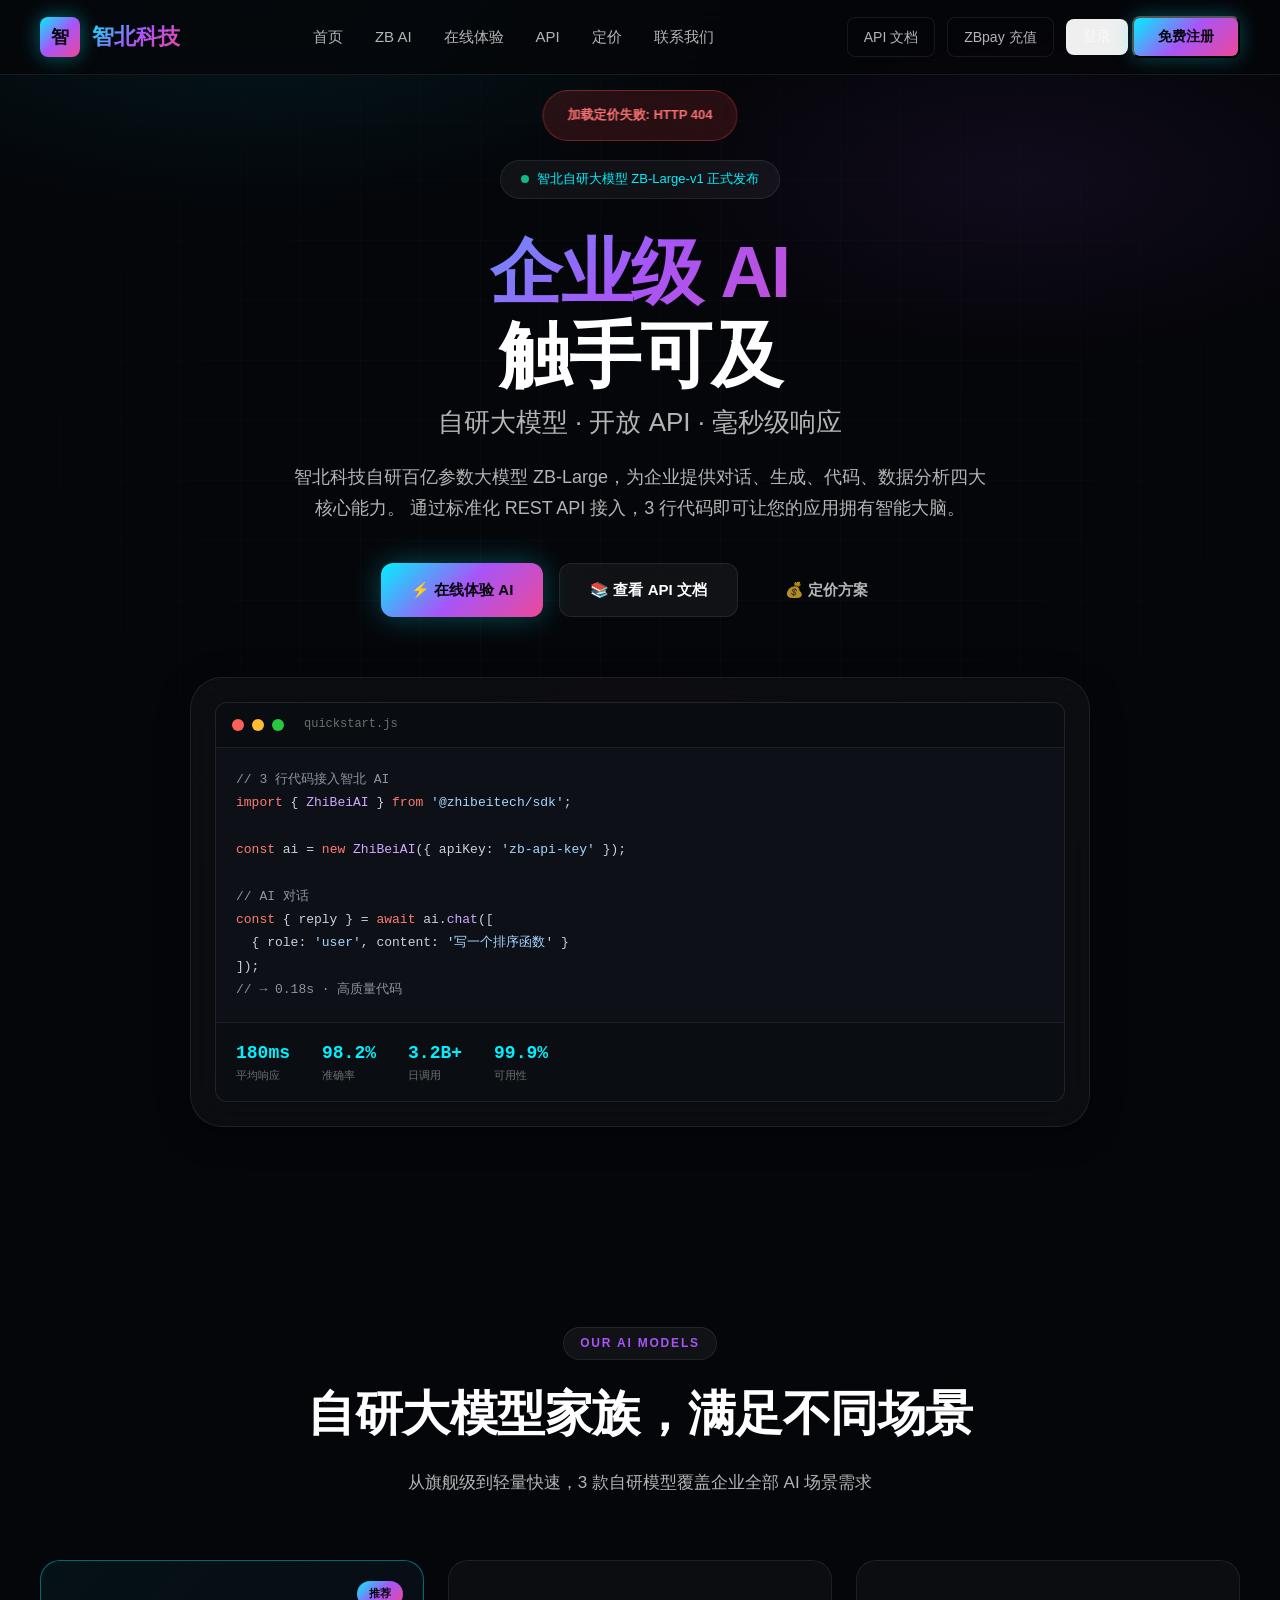
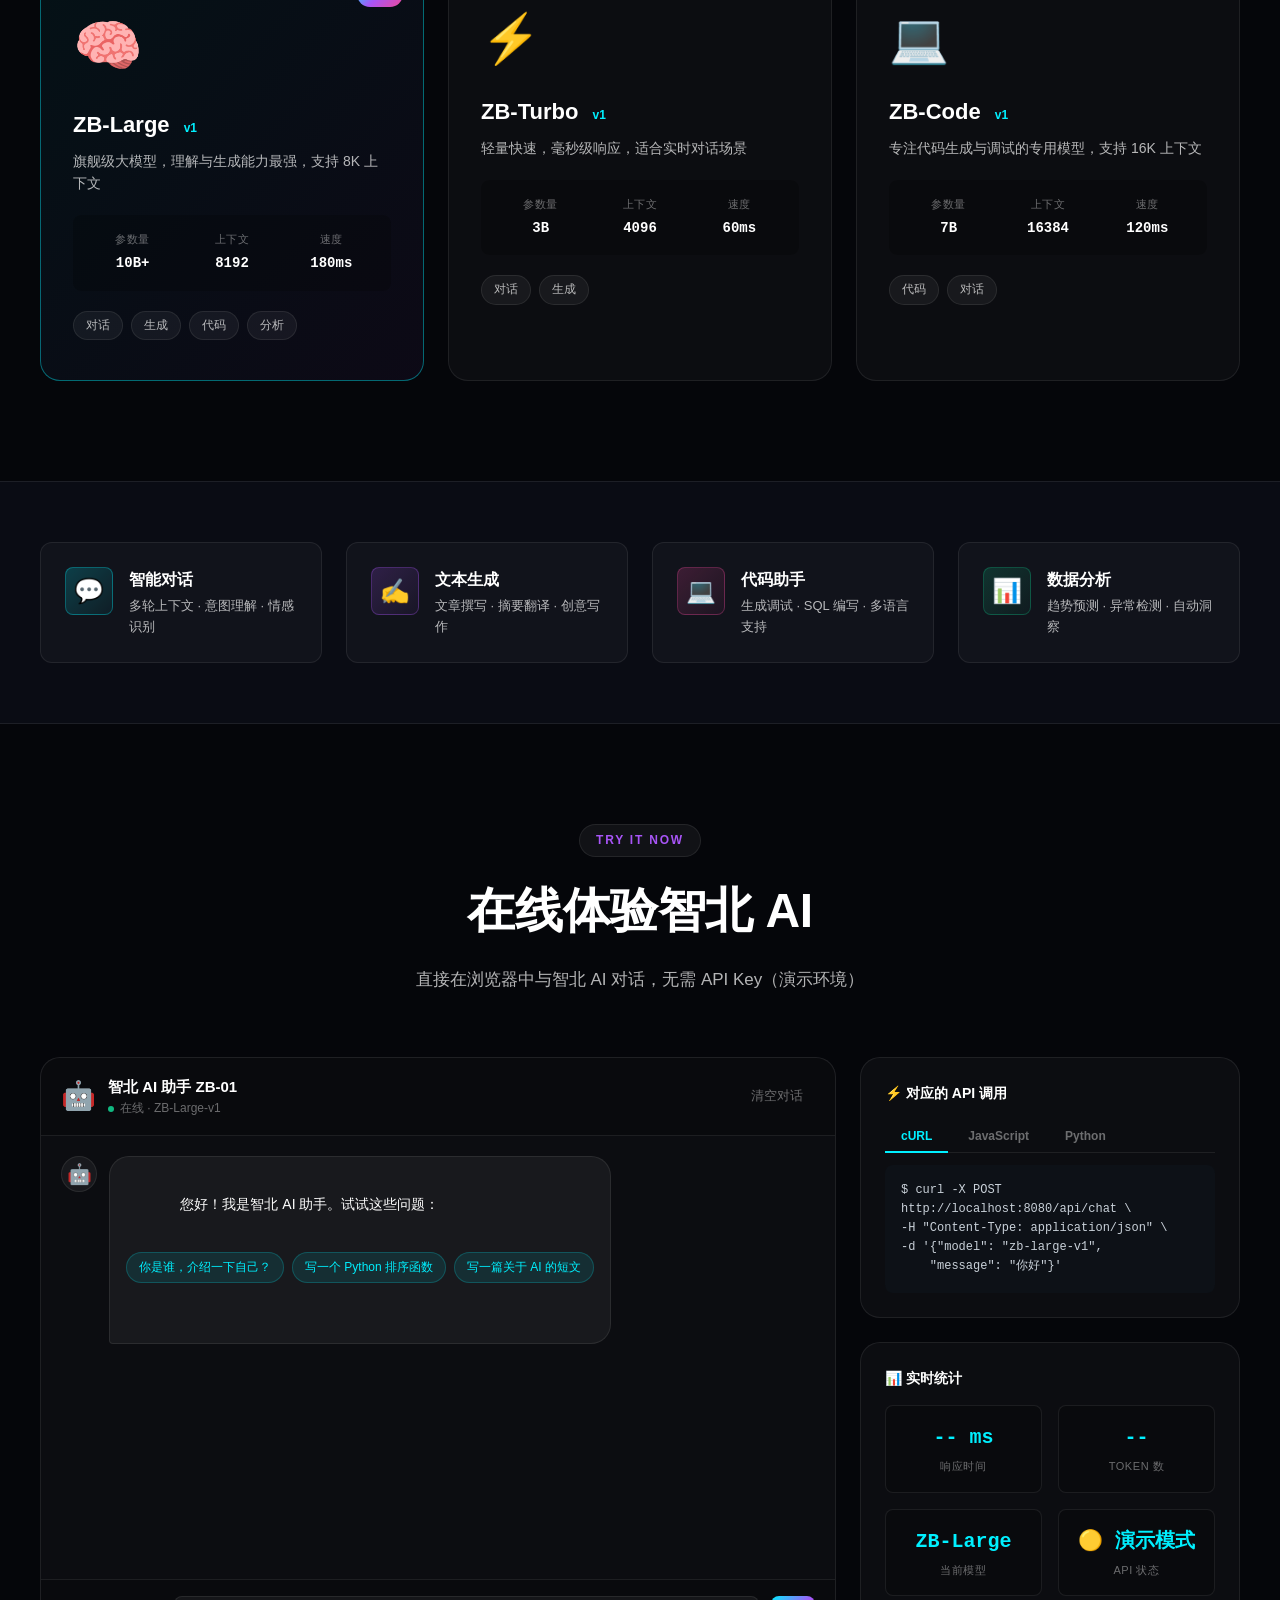
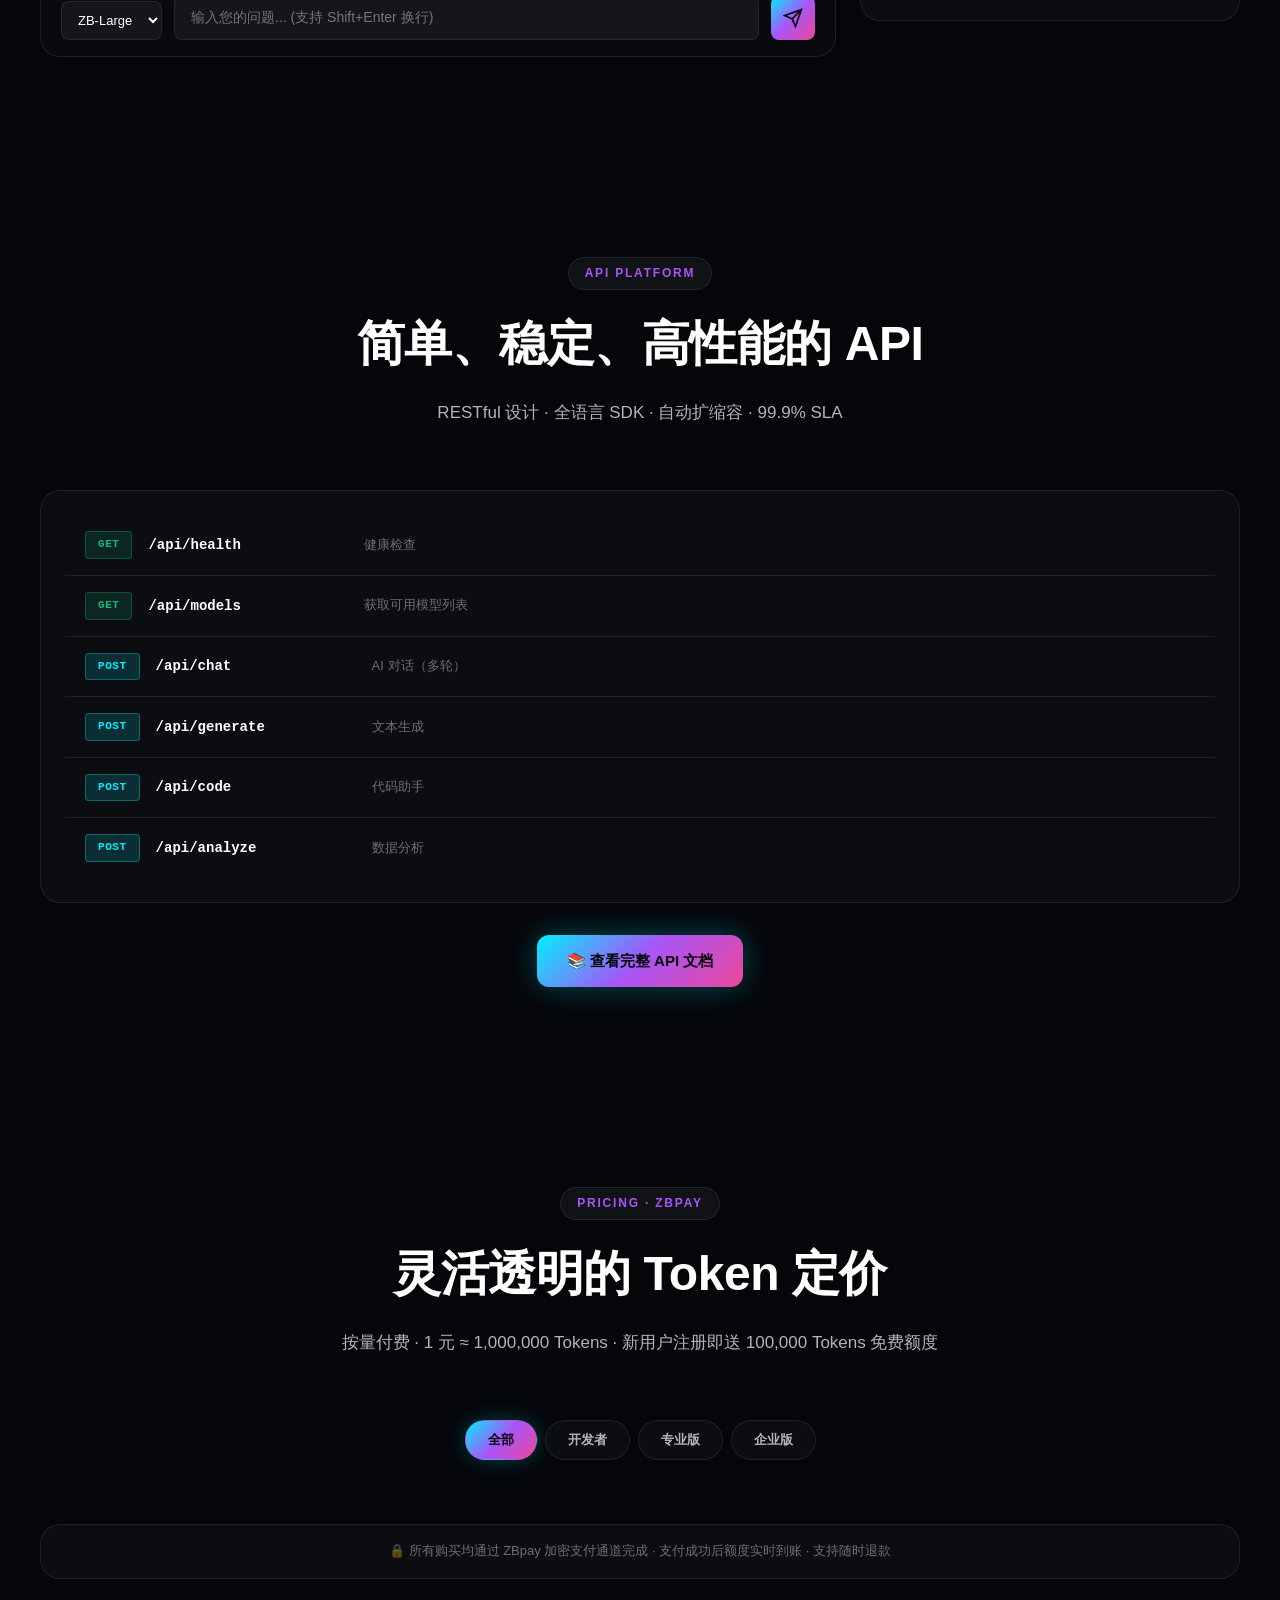
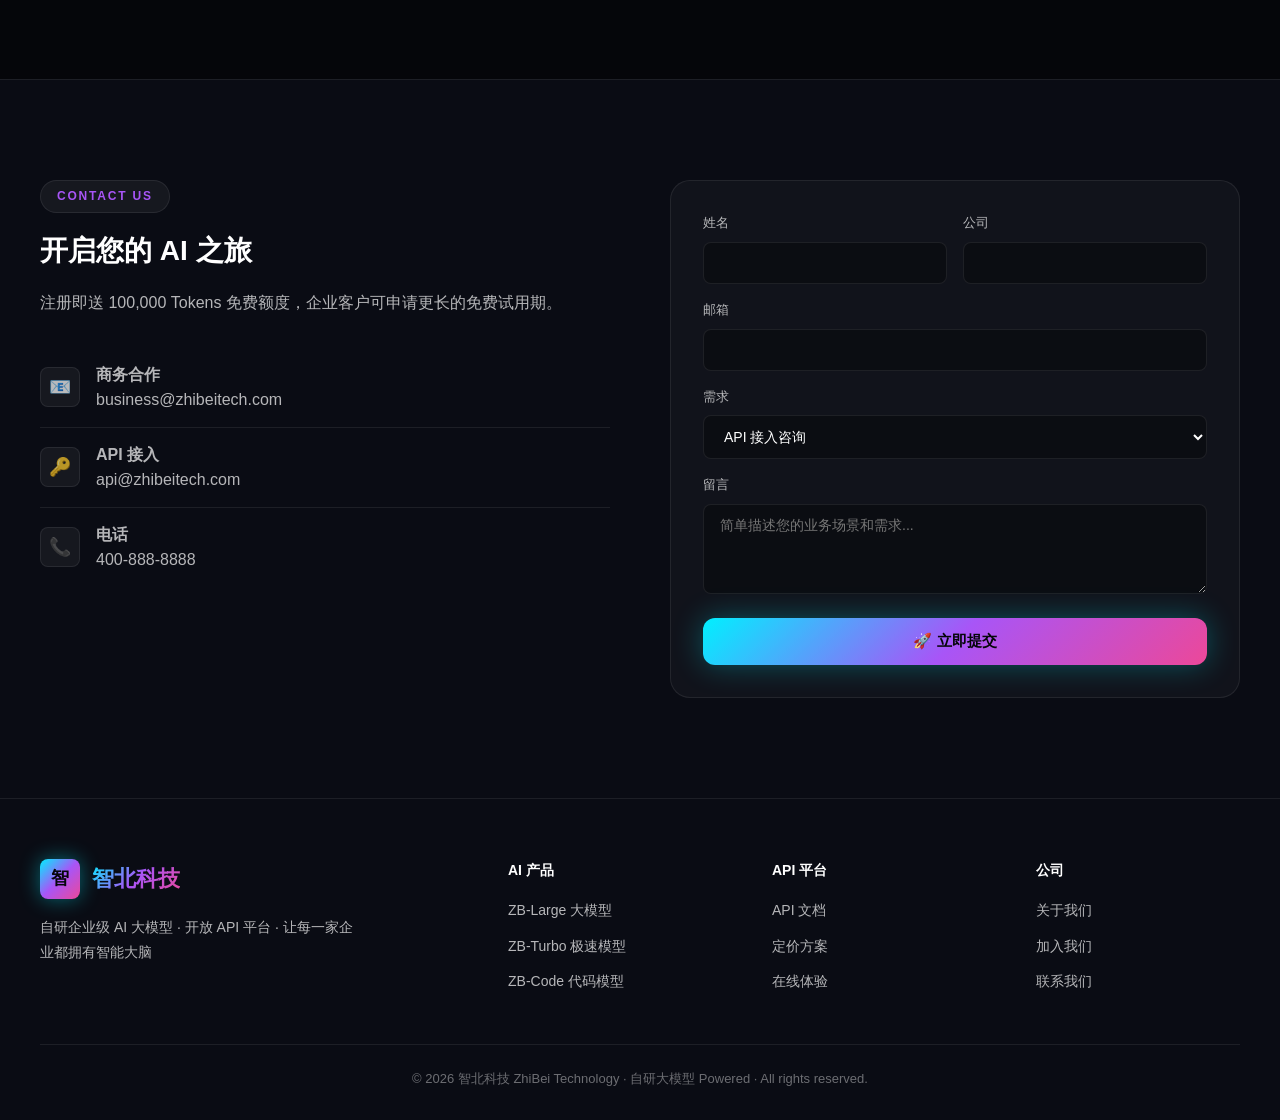
==== commit ed628167: "feat(zbpay): add ZBpay payment system - pricing UI, checkout flow, admin revenue panel, API docs" ====
--- a/index.html
+++ b/index.html
@@ -28,7 +28,18 @@
     </ul>
     <div class="nav-actions">
       <a href="api-docs.html" class="nav-link-btn">API 文档</a>
-      <a href="#contact" class="nav-cta">免费试用</a>
+      <a href="#pricing" class="nav-link-btn">ZBpay 充值</a>
+      <!-- Guest state -->
+      <span id="navGuest">
+        <button class="nav-link-btn" onclick="openAuth('login')">登录</button>
+        <button class="nav-cta" onclick="openAuth('register')">免费注册</button>
+      </span>
+      <!-- Logged in state -->
+      <span id="navUser" style="display:none">
+        <span class="nav-quota" title="当前剩余额度">💰 <span id="navQuota">-</span></span>
+        <button class="nav-link-btn" onclick="openOrders()">我的订单</button>
+        <button class="nav-cta" onclick="doLogout()">退出</button>
+      </span>
     </div>
   </div>
 </nav>
@@ -336,57 +347,29 @@
   </div>
 </section>
 
-<!-- Pricing -->
+<!-- Pricing (ZBpay) -->
 <section class="section" id="pricing">
   <div class="section-inner">
     <div class="section-header reveal">
-      <span class="section-label">Pricing</span>
-      <h2 class="section-title">灵活透明的定价</h2>
-      <p class="section-desc">按量付费，无隐藏费用。新用户免费额度 100,000 Tokens</p>
-    </div>
-
-    <div class="pricing-grid">
-      <div class="price-card reveal">
-        <div class="price-name">开发者版</div>
-        <div class="price-num"><span class="price-symbol">¥</span>0</div>
-        <div class="price-period">/ 月</div>
-        <ul class="price-features">
-          <li>每月 100K Tokens 免费</li>
-          <li>全部 3 款模型可用</li>
-          <li>社区技术支持</li>
-          <li>API 限流 10 req/min</li>
-        </ul>
-        <a href="#contact" class="btn btn-outline">免费开始</a>
-      </div>
-
-      <div class="price-card reveal price-featured">
-        <div class="price-badge">最受欢迎</div>
-        <div class="price-name">企业标准版</div>
-        <div class="price-num"><span class="price-symbol">¥</span>999</div>
-        <div class="price-period">/ 月</div>
-        <ul class="price-features">
-          <li>5M Tokens 月度额度</li>
-          <li>全部模型 + 优先调度</li>
-          <li>7×24 在线技术支持</li>
-          <li>API 限流 100 req/s</li>
-          <li>专属 SLA 99.9%</li>
-        </ul>
-        <a href="#contact" class="btn btn-primary">立即订购</a>
-      </div>
-
-      <div class="price-card reveal">
-        <div class="price-name">私有化部署</div>
-        <div class="price-num"><span class="price-symbol">定制</span></div>
-        <div class="price-period"></div>
-        <ul class="price-features">
-          <li>模型本地化部署</li>
-          <li>完整代码授权</li>
-          <li>离线可用 · 数据不出域</li>
-          <li>专属技术团队</li>
-          <li>联合定制开发</li>
-        </ul>
-        <a href="#contact" class="btn btn-outline">联系销售</a>
-      </div>
+      <span class="section-label">Pricing · ZBpay</span>
+      <h2 class="section-title">灵活透明的 Token 定价</h2>
+      <p class="section-desc">按量付费 · 1 元 ≈ 1,000,000 Tokens · 新用户注册即送 100,000 Tokens 免费额度</p>
+    </div>
+
+    <!-- Tiers -->
+    <div class="pay-tabs reveal">
+      <button class="pay-tab active" data-tier="all">全部</button>
+      <button class="pay-tab" data-tier="dev">开发者</button>
+      <button class="pay-tab" data-tier="pro">专业版</button>
+      <button class="pay-tab" data-tier="enterprise">企业版</button>
+    </div>
+
+    <div class="pricing-grid" id="pricingGrid">
+      <!-- Cards injected by JS from /api/pay/pricing -->
+    </div>
+
+    <div class="pricing-note reveal">
+      <p>🔒 所有购买均通过 ZBpay 加密支付通道完成 · 支付成功后额度实时到账 · 支持随时退款</p>
     </div>
   </div>
 </section>
@@ -468,6 +451,9 @@
   </div>
 </footer>
 
+<!-- ============ Modals ============ -->
+<div id="modalRoot"></div>
+
 <script src="js/main.js"></script>
 </body>
 </html>
--- a/css/style.css
+++ b/css/style.css
@@ -272,3 +272,153 @@
 ::-webkit-scrollbar-thumb { background: linear-gradient(var(--accent-cyan), var(--accent-purple)); border-radius: 10px; }
 ::-webkit-scrollbar-thumb:hover { background: linear-gradient(var(--accent-purple), var(--accent-pink)); }
 ::selection { background: rgba(0,240,255,0.3); color: var(--text-primary); }
+
+/* ============================================
+   ZBpay Styles (pricing + modals + nav-user)
+   ============================================ */
+
+/* Nav user area */
+.nav-quota { color: var(--accent-cyan); font-family: var(--font-mono); font-size: 13px; background: rgba(0,240,255,0.08); border: 1px solid rgba(0,240,255,0.2); padding: 6px 12px; border-radius: 100px; }
+.nav-actions button { font-family: var(--font-body); font-size: 14px; cursor: pointer; }
+
+/* Pricing tabs */
+.pay-tabs { display: flex; gap: 8px; justify-content: center; margin-bottom: 32px; flex-wrap: wrap; }
+.pay-tab {
+  padding: 10px 22px; background: rgba(255,255,255,0.03); border: 1px solid var(--border-glass);
+  color: var(--text-secondary); border-radius: 100px; font-size: 13px; font-weight: 600; cursor: pointer;
+  transition: all 0.25s ease;
+}
+.pay-tab:hover { color: var(--text-primary); border-color: rgba(0,240,255,0.4); }
+.pay-tab.active {
+  background: var(--gradient-main); color: var(--bg-primary); border-color: transparent;
+  box-shadow: 0 0 20px rgba(0,240,255,0.25);
+}
+
+/* Price card overrides */
+.price-card { position: relative; overflow: hidden; transition: transform 0.3s, box-shadow 0.3s; }
+.price-card:hover { transform: translateY(-6px); box-shadow: 0 20px 60px rgba(0,240,255,0.15); }
+.price-card .price-badge-tag {
+  position: absolute; top: 16px; right: 16px;
+  padding: 3px 12px; border-radius: 100px; font-size: 10px; font-weight: 700; letter-spacing: 0.05em;
+}
+.price-card .tag-free { background: rgba(34,197,94,0.15); color: #4ade80; border: 1px solid rgba(34,197,94,0.3); }
+.price-card .tag-hot { background: rgba(239,68,68,0.15); color: #f87171; border: 1px solid rgba(239,68,68,0.3); }
+.price-card .tag-rec { background: var(--gradient-main); color: var(--bg-primary); }
+.price-card .tag-ent { background: rgba(168,85,247,0.15); color: var(--accent-purple); border: 1px solid rgba(168,85,247,0.3); }
+.price-card .pay-now-btn { width: 100%; margin-top: 8px; justify-content: center; }
+.price-card[hidden] { display: none !important; }
+.pricing-note { text-align: center; margin-top: 32px; padding: 16px; background: var(--bg-card); border: 1px solid var(--border-glass); border-radius: var(--radius-lg); }
+.pricing-note p { font-size: 13px; color: var(--text-muted); }
+
+/* ====== Modals ====== */
+.modal-mask {
+  position: fixed; inset: 0; background: rgba(5,6,10,0.85); backdrop-filter: blur(12px);
+  display: flex; align-items: center; justify-content: center; z-index: 9999;
+  animation: fadeIn 0.2s ease;
+}
+@keyframes fadeIn { from { opacity: 0 } to { opacity: 1 } }
+@keyframes slideUp { from { transform: translateY(20px); opacity: 0 } to { transform: translateY(0); opacity: 1 } }
+
+.modal {
+  background: var(--bg-card); border: 1px solid var(--border-glass); border-radius: var(--radius-xl);
+  width: 100%; max-width: 440px; padding: 36px; position: relative;
+  animation: slideUp 0.3s ease;
+}
+.modal-lg { max-width: 680px; }
+.modal-close {
+  position: absolute; top: 16px; right: 16px; width: 32px; height: 32px;
+  background: rgba(255,255,255,0.05); border: 1px solid var(--border-glass); border-radius: 50%;
+  color: var(--text-muted); font-size: 16px; cursor: pointer; display: flex; align-items: center; justify-content: center;
+  transition: all 0.2s;
+}
+.modal-close:hover { background: rgba(239,68,68,0.2); color: #ef4444; border-color: rgba(239,68,68,0.4); }
+.modal h3 { font-size: 20px; font-weight: 800; margin-bottom: 6px; }
+.modal .modal-sub { color: var(--text-muted); font-size: 13px; margin-bottom: 24px; }
+.modal .form-group { margin-bottom: 16px; }
+.modal .form-group label { display: block; font-size: 12px; color: var(--text-muted); margin-bottom: 6px; font-weight: 600; }
+.modal .form-group input {
+  width: 100%; padding: 12px 16px; background: rgba(0,0,0,0.3); border: 1px solid var(--border-glass);
+  border-radius: 10px; color: var(--text-primary); font-size: 14px; outline: none; transition: border-color 0.2s;
+  font-family: inherit;
+}
+.modal .form-group input:focus { border-color: var(--accent-cyan); }
+.modal .btn-full { width: 100%; padding: 14px; font-size: 15px; margin-top: 8px; justify-content: center; }
+.modal .switch-auth { text-align: center; margin-top: 16px; font-size: 13px; color: var(--text-muted); }
+.modal .switch-auth a { color: var(--accent-cyan); cursor: pointer; font-weight: 600; }
+
+/* Pay modal */
+.pay-product-summary {
+  background: rgba(0,0,0,0.3); border: 1px solid var(--border-glass); border-radius: 12px;
+  padding: 20px; margin-bottom: 20px;
+}
+.pay-product-summary .pps-name { font-size: 16px; font-weight: 700; margin-bottom: 4px; }
+.pay-product-summary .pps-quota { font-size: 12px; color: var(--accent-cyan); margin-bottom: 12px; }
+.pay-product-summary .pps-amount {
+  font-size: 36px; font-weight: 800; background: var(--gradient-main);
+  -webkit-background-clip: text; -webkit-text-fill-color: transparent;
+}
+.pay-product-summary .pps-amount small { font-size: 14px; color: var(--text-muted); -webkit-text-fill-color: var(--text-muted); }
+
+.pay-step { display: flex; align-items: center; gap: 12px; padding: 12px 0; font-size: 14px; }
+.pay-step .step-num {
+  width: 28px; height: 28px; border-radius: 50%; background: var(--bg-glass);
+  border: 1px solid var(--border-glass); display: flex; align-items: center; justify-content: center;
+  font-size: 12px; font-weight: 700; color: var(--text-muted); flex-shrink: 0;
+}
+.pay-step.done .step-num { background: rgba(34,197,94,0.2); border-color: rgba(34,197,94,0.5); color: #4ade80; }
+.pay-step.active .step-num { background: var(--gradient-main); border-color: transparent; color: var(--bg-primary); }
+.pay-step.done { color: var(--text-muted); }
+.pay-step.active { color: var(--text-primary); font-weight: 600; }
+
+.pay-mock-box {
+  background: rgba(0,240,255,0.05); border: 2px dashed rgba(0,240,255,0.4); border-radius: 12px;
+  padding: 24px; text-align: center; margin-bottom: 16px;
+}
+.pay-mock-box .qr-icon { font-size: 48px; margin-bottom: 12px; }
+.pay-mock-box p { color: var(--text-secondary); font-size: 13px; margin-bottom: 16px; }
+.pay-success-box { text-align: center; padding: 24px 0; }
+.pay-success-box .check-icon {
+  width: 72px; height: 72px; border-radius: 50%; background: rgba(34,197,94,0.15);
+  border: 2px solid #4ade80; color: #4ade80; font-size: 36px; font-weight: bold;
+  display: flex; align-items: center; justify-content: center; margin: 0 auto 20px;
+}
+.pay-success-box h4 { font-size: 22px; font-weight: 800; margin-bottom: 8px; background: var(--gradient-main); -webkit-background-clip: text; -webkit-text-fill-color: transparent; }
+.pay-success-box p { color: var(--text-muted); font-size: 14px; }
+
+/* Orders modal */
+.orders-list { max-height: 420px; overflow-y: auto; }
+.order-row {
+  display: grid; grid-template-columns: 1fr auto auto auto; gap: 12px; align-items: center;
+  padding: 14px 16px; border-bottom: 1px solid var(--border-glass); font-size: 13px;
+}
+.order-row:last-child { border-bottom: none; }
+.order-row .o-id { font-family: monospace; color: var(--text-muted); font-size: 11px; }
+.order-row .o-product { font-weight: 600; color: var(--text-primary); }
+.order-row .o-amount { font-weight: 700; color: var(--accent-cyan); }
+.order-row .o-status { padding: 4px 10px; border-radius: 100px; font-size: 11px; font-weight: 700; }
+.status-pending { background: rgba(245,158,11,0.15); color: #fbbf24; border: 1px solid rgba(245,158,11,0.3); }
+.status-paid { background: rgba(34,197,94,0.15); color: #4ade80; border: 1px solid rgba(34,197,94,0.3); }
+.status-refunded { background: rgba(239,68,68,0.15); color: #f87171; border: 1px solid rgba(239,68,68,0.3); }
+.status-failed { background: rgba(107,114,128,0.15); color: #9ca3af; border: 1px solid rgba(107,114,128,0.3); }
+.order-empty { text-align: center; padding: 40px; color: var(--text-muted); font-size: 14px; }
+
+/* Toast */
+.toast {
+  position: fixed; top: 90px; left: 50%; transform: translateX(-50%);
+  padding: 14px 24px; border-radius: 100px; font-size: 13px; font-weight: 600;
+  z-index: 99999; animation: slideDown 0.3s ease;
+  border: 1px solid; backdrop-filter: blur(20px);
+}
+@keyframes slideDown { from { top: 60px; opacity: 0 } to { top: 90px; opacity: 1 } }
+.toast-success { background: rgba(34,197,94,0.15); border-color: rgba(34,197,94,0.4); color: #4ade80; }
+.toast-error { background: rgba(239,68,68,0.15); border-color: rgba(239,68,68,0.4); color: #f87171; }
+.toast-info { background: rgba(0,240,255,0.1); border-color: rgba(0,240,255,0.3); color: var(--accent-cyan); }
+
+/* Responsive modal */
+@media (max-width: 520px) {
+  .modal { padding: 28px 20px; margin: 16px; }
+  .modal-lg { max-width: calc(100% - 32px); }
+  .order-row { grid-template-columns: 1fr 1fr; }
+  .order-row .o-status { grid-column: 2; justify-self: end; }
+  .order-row .o-amount { grid-column: 1; }
+}
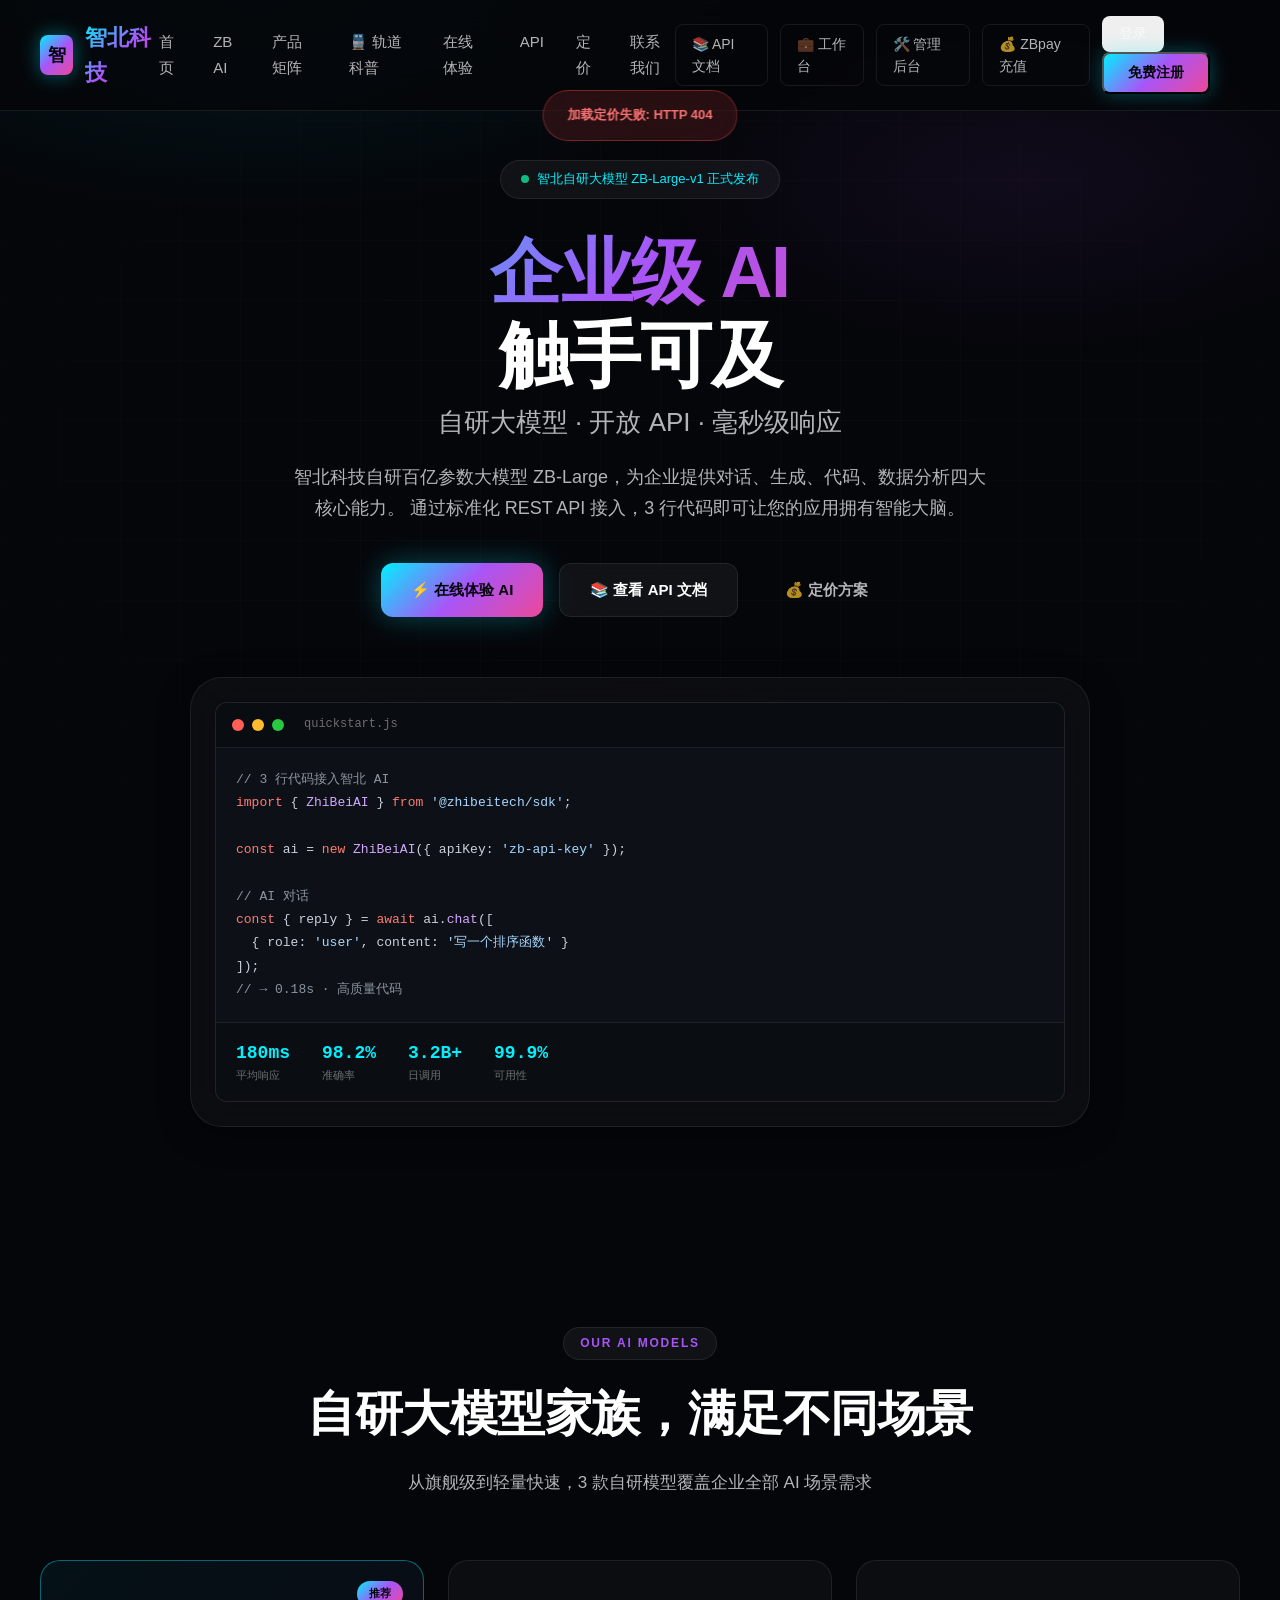
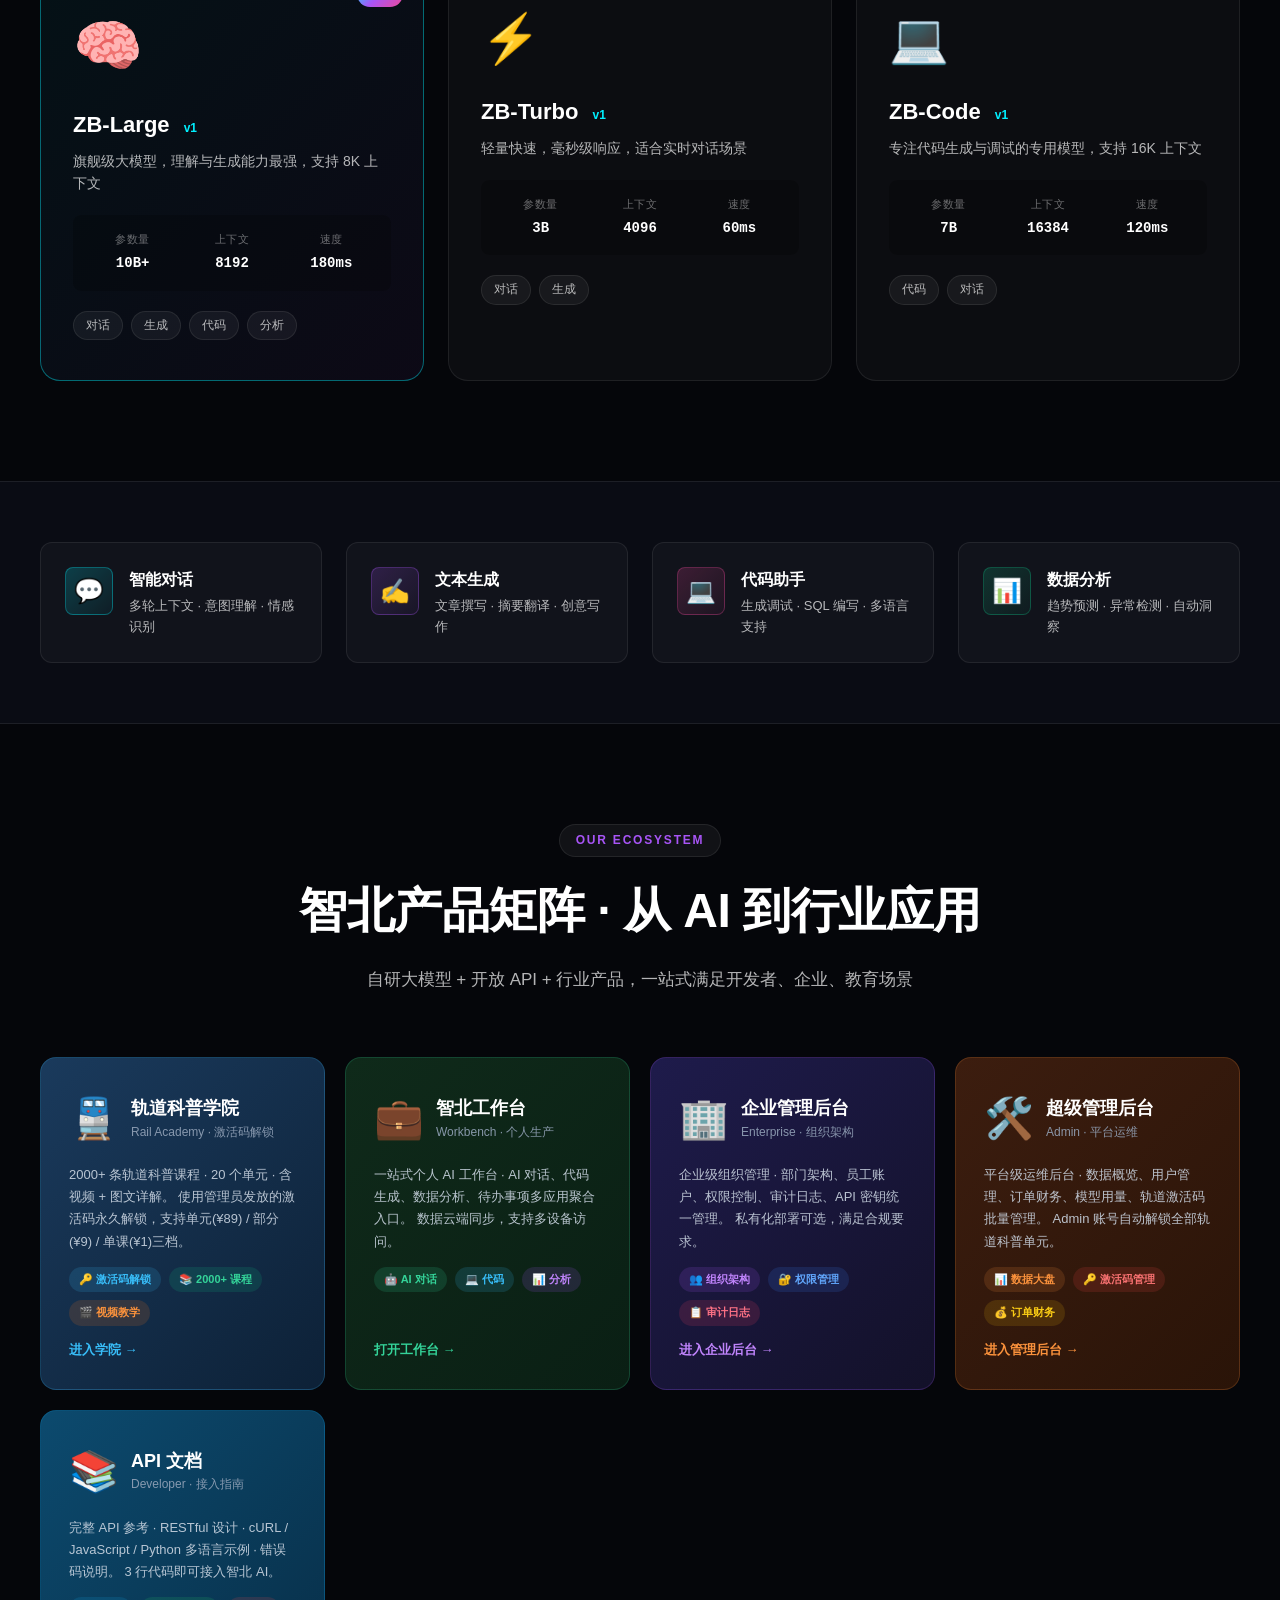
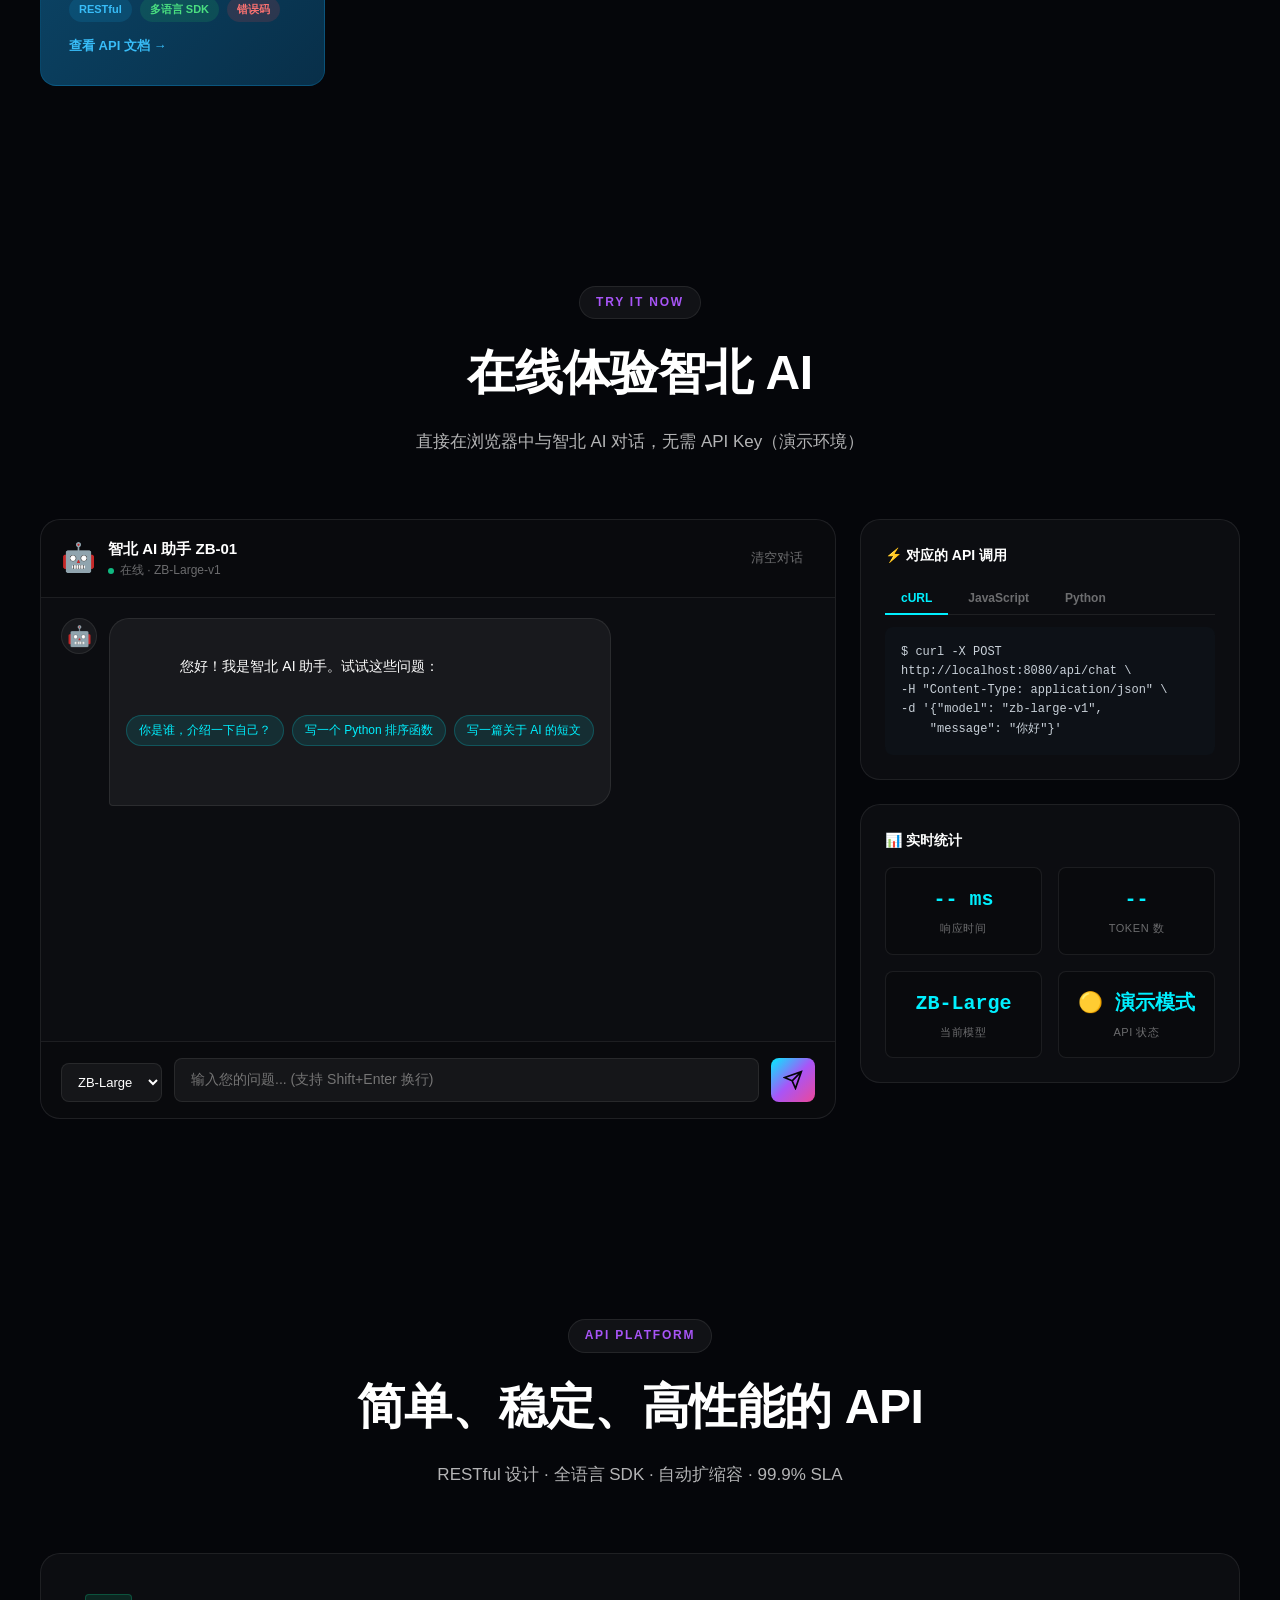
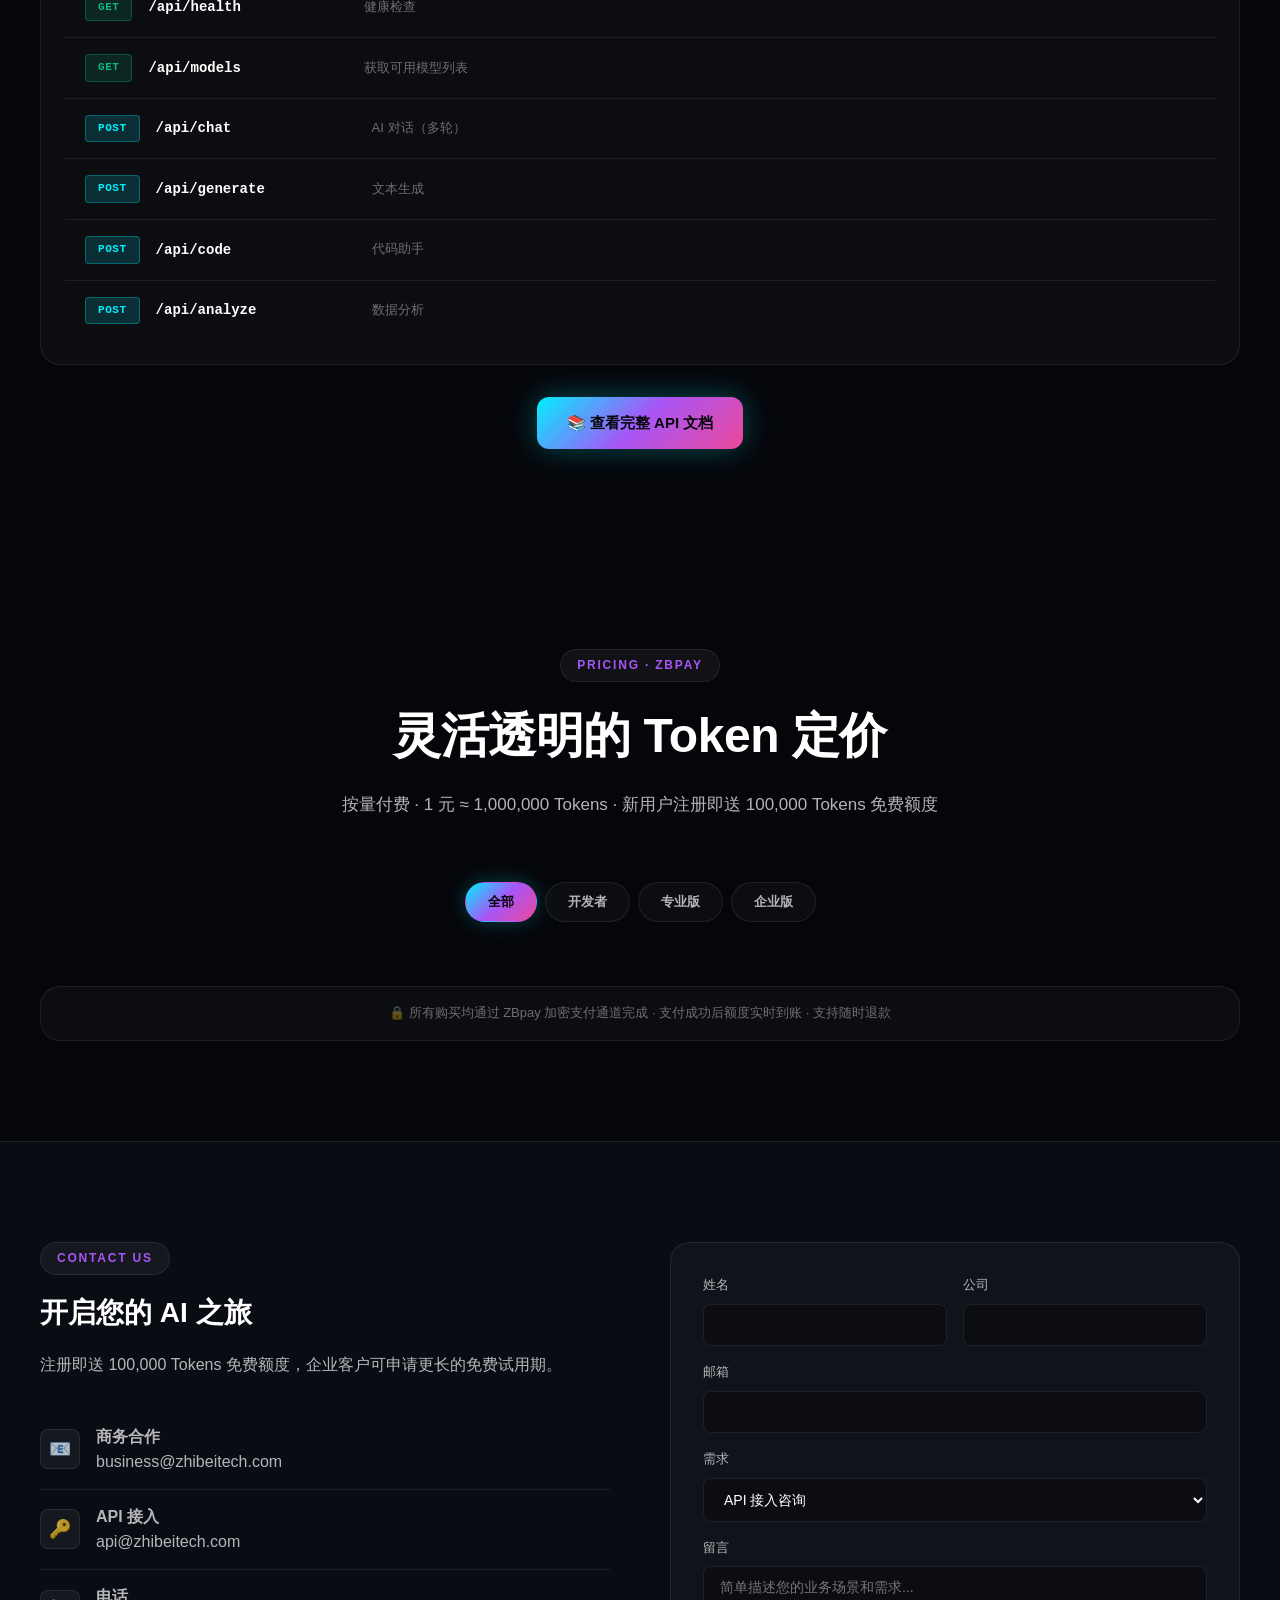
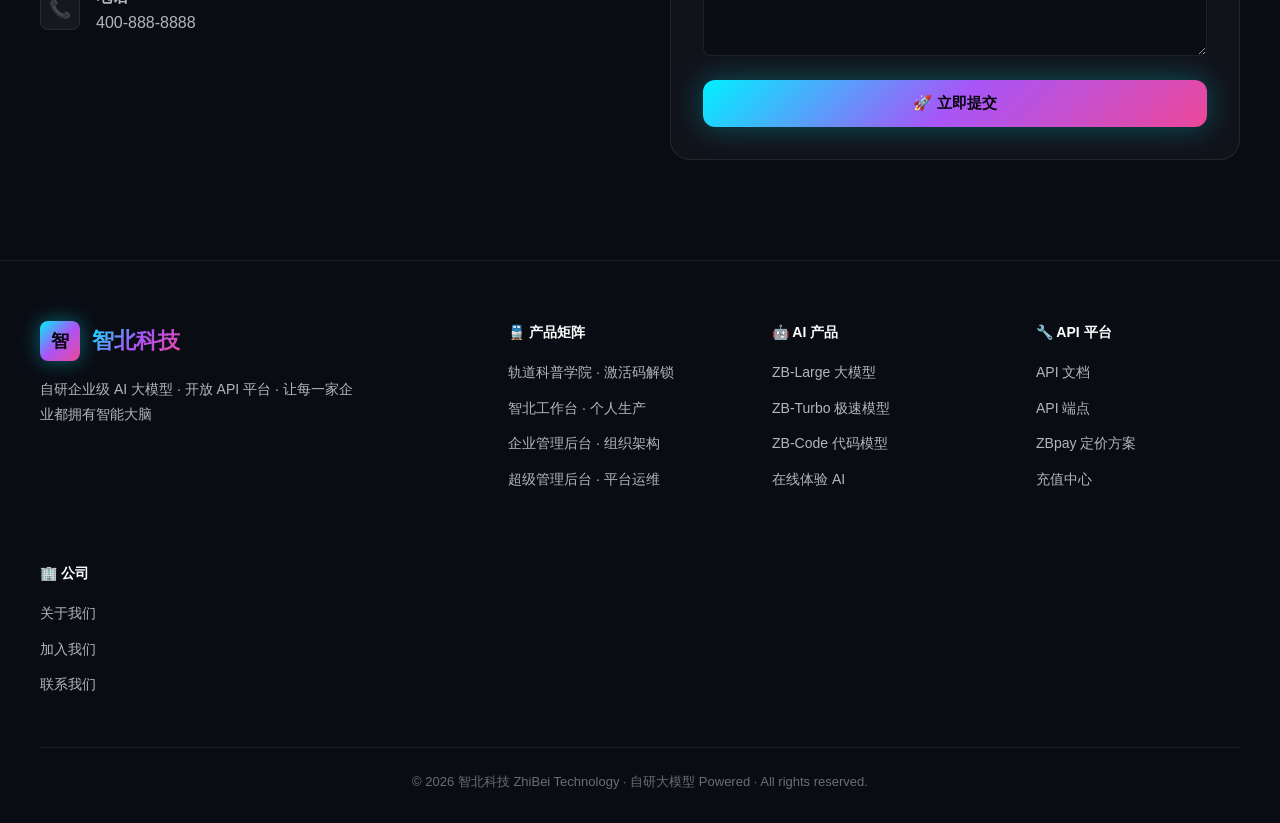
==== commit 672f8991: "feat: ZhiBei AI Platform v3 - full stack launch - PowerShell5 自研 AI API Server (server.ps1) - 官网 + 产" ====
--- a/index.html
+++ b/index.html
@@ -21,14 +21,18 @@
     <ul class="nav-links">
       <li><a href="#home">首页</a></li>
       <li><a href="#ai">ZB AI</a></li>
+      <li><a href="#ecosystem">产品矩阵</a></li>
+      <li><a href="rail-academy.html">🚆 轨道科普</a></li>
       <li><a href="#demo">在线体验</a></li>
       <li><a href="#api">API</a></li>
       <li><a href="#pricing">定价</a></li>
       <li><a href="#contact">联系我们</a></li>
     </ul>
     <div class="nav-actions">
-      <a href="api-docs.html" class="nav-link-btn">API 文档</a>
-      <a href="#pricing" class="nav-link-btn">ZBpay 充值</a>
+      <a href="api-docs.html" class="nav-link-btn">📚 API 文档</a>
+      <a href="workbench.html" class="nav-link-btn">💼 工作台</a>
+      <a href="admin.html" class="nav-link-btn">🛠️ 管理后台</a>
+      <a href="#pricing" class="nav-link-btn">💰 ZBpay 充值</a>
       <!-- Guest state -->
       <span id="navGuest">
         <button class="nav-link-btn" onclick="openAuth('login')">登录</button>
@@ -187,6 +191,124 @@
   </div>
 </section>
 
+<!-- Ecosystem / Product Matrix -->
+<section class="section" id="ecosystem">
+  <div class="section-inner">
+    <div class="section-header reveal">
+      <span class="section-label">Our Ecosystem</span>
+      <h2 class="section-title">智北产品矩阵 · 从 AI 到行业应用</h2>
+      <p class="section-desc">自研大模型 + 开放 API + 行业产品，一站式满足开发者、企业、教育场景</p>
+    </div>
+
+    <div class="ecosystem-grid reveal" style="display:grid;grid-template-columns:repeat(auto-fit,minmax(280px,1fr));gap:20px;margin-top:32px;">
+      <!-- Rail Academy -->
+      <a href="rail-academy.html" class="eco-card" style="background:linear-gradient(135deg,#1a3a5c 0%,#0d2137 100%);border:1px solid rgba(56,189,248,0.2);border-radius:16px;padding:28px;text-decoration:none;transition:transform .2s,box-shadow .2s;display:flex;flex-direction:column;gap:14px;" onmouseover="this.style.transform='translateY(-4px)';this.style.boxShadow='0 12px 40px rgba(56,189,248,0.2)'" onmouseout="this.style.transform='';this.style.boxShadow=''">
+        <div style="display:flex;align-items:center;gap:12px;">
+          <div style="font-size:40px;">🚆</div>
+          <div>
+            <div style="color:#fff;font-size:18px;font-weight:700;">轨道科普学院</div>
+            <div style="color:rgba(148,163,184,0.9);font-size:12px;">Rail Academy · 激活码解锁</div>
+          </div>
+        </div>
+        <p style="color:rgba(203,213,225,0.9);font-size:13px;line-height:1.7;margin:0;">
+          2000+ 条轨道科普课程 · 20 个单元 · 含视频 + 图文详解。
+          使用管理员发放的激活码永久解锁，支持单元(¥89) / 部分(¥9) / 单课(¥1)三档。
+        </p>
+        <div style="display:flex;gap:8px;flex-wrap:wrap;">
+          <span style="background:rgba(56,189,248,0.15);color:#38bdf8;padding:4px 10px;border-radius:100px;font-size:11px;font-weight:600;">🔑 激活码解锁</span>
+          <span style="background:rgba(16,185,129,0.15);color:#34d399;padding:4px 10px;border-radius:100px;font-size:11px;font-weight:600;">📚 2000+ 课程</span>
+          <span style="background:rgba(249,115,22,0.15);color:#fb923c;padding:4px 10px;border-radius:100px;font-size:11px;font-weight:600;">🎬 视频教学</span>
+        </div>
+        <div style="color:#38bdf8;font-size:13px;font-weight:600;margin-top:auto;">进入学院 →</div>
+      </a>
+
+      <!-- Workbench -->
+      <a href="workbench.html" class="eco-card" style="background:linear-gradient(135deg,#0f2a1a 0%,#0a1f14 100%);border:1px solid rgba(52,211,153,0.2);border-radius:16px;padding:28px;text-decoration:none;transition:transform .2s,box-shadow .2s;display:flex;flex-direction:column;gap:14px;" onmouseover="this.style.transform='translateY(-4px)';this.style.boxShadow='0 12px 40px rgba(52,211,153,0.2)'" onmouseout="this.style.transform='';this.style.boxShadow=''">
+        <div style="display:flex;align-items:center;gap:12px;">
+          <div style="font-size:40px;">💼</div>
+          <div>
+            <div style="color:#fff;font-size:18px;font-weight:700;">智北工作台</div>
+            <div style="color:rgba(148,163,184,0.9);font-size:12px;">Workbench · 个人生产</div>
+          </div>
+        </div>
+        <p style="color:rgba(203,213,225,0.9);font-size:13px;line-height:1.7;margin:0;">
+          一站式个人 AI 工作台 · AI 对话、代码生成、数据分析、待办事项多应用聚合入口。
+          数据云端同步，支持多设备访问。
+        </p>
+        <div style="display:flex;gap:8px;flex-wrap:wrap;">
+          <span style="background:rgba(52,211,153,0.15);color:#34d399;padding:4px 10px;border-radius:100px;font-size:11px;font-weight:600;">🤖 AI 对话</span>
+          <span style="background:rgba(56,189,248,0.15);color:#38bdf8;padding:4px 10px;border-radius:100px;font-size:11px;font-weight:600;">💻 代码</span>
+          <span style="background:rgba(168,85,247,0.15);color:#c084fc;padding:4px 10px;border-radius:100px;font-size:11px;font-weight:600;">📊 分析</span>
+        </div>
+        <div style="color:#34d399;font-size:13px;font-weight:600;margin-top:auto;">打开工作台 →</div>
+      </a>
+
+      <!-- Enterprise -->
+      <a href="enterprise.html" class="eco-card" style="background:linear-gradient(135deg,#1e1b4b 0%,#131129 100%);border:1px solid rgba(168,85,247,0.2);border-radius:16px;padding:28px;text-decoration:none;transition:transform .2s,box-shadow .2s;display:flex;flex-direction:column;gap:14px;" onmouseover="this.style.transform='translateY(-4px)';this.style.boxShadow='0 12px 40px rgba(168,85,247,0.2)'" onmouseout="this.style.transform='';this.style.boxShadow=''">
+        <div style="display:flex;align-items:center;gap:12px;">
+          <div style="font-size:40px;">🏢</div>
+          <div>
+            <div style="color:#fff;font-size:18px;font-weight:700;">企业管理后台</div>
+            <div style="color:rgba(148,163,184,0.9);font-size:12px;">Enterprise · 组织架构</div>
+          </div>
+        </div>
+        <p style="color:rgba(203,213,225,0.9);font-size:13px;line-height:1.7;margin:0;">
+          企业级组织管理 · 部门架构、员工账户、权限控制、审计日志、API 密钥统一管理。
+          私有化部署可选，满足合规要求。
+        </p>
+        <div style="display:flex;gap:8px;flex-wrap:wrap;">
+          <span style="background:rgba(168,85,247,0.15);color:#c084fc;padding:4px 10px;border-radius:100px;font-size:11px;font-weight:600;">👥 组织架构</span>
+          <span style="background:rgba(59,130,246,0.15);color:#60a5fa;padding:4px 10px;border-radius:100px;font-size:11px;font-weight:600;">🔐 权限管理</span>
+          <span style="background:rgba(244,63,94,0.15);color:#fb7185;padding:4px 10px;border-radius:100px;font-size:11px;font-weight:600;">📋 审计日志</span>
+        </div>
+        <div style="color:#c084fc;font-size:13px;font-weight:600;margin-top:auto;">进入企业后台 →</div>
+      </a>
+
+      <!-- Admin -->
+      <a href="admin.html" class="eco-card" style="background:linear-gradient(135deg,#3c1d0f 0%,#2a1408 100%);border:1px solid rgba(251,146,60,0.2);border-radius:16px;padding:28px;text-decoration:none;transition:transform .2s,box-shadow .2s;display:flex;flex-direction:column;gap:14px;" onmouseover="this.style.transform='translateY(-4px)';this.style.boxShadow='0 12px 40px rgba(251,146,60,0.2)'" onmouseout="this.style.transform='';this.style.boxShadow=''">
+        <div style="display:flex;align-items:center;gap:12px;">
+          <div style="font-size:40px;">🛠️</div>
+          <div>
+            <div style="color:#fff;font-size:18px;font-weight:700;">超级管理后台</div>
+            <div style="color:rgba(148,163,184,0.9);font-size:12px;">Admin · 平台运维</div>
+          </div>
+        </div>
+        <p style="color:rgba(203,213,225,0.9);font-size:13px;line-height:1.7;margin:0;">
+          平台级运维后台 · 数据概览、用户管理、订单财务、模型用量、轨道激活码批量管理。
+          Admin 账号自动解锁全部轨道科普单元。
+        </p>
+        <div style="display:flex;gap:8px;flex-wrap:wrap;">
+          <span style="background:rgba(251,146,60,0.15);color:#fb923c;padding:4px 10px;border-radius:100px;font-size:11px;font-weight:600;">📊 数据大盘</span>
+          <span style="background:rgba(239,68,68,0.15);color:#f87171;padding:4px 10px;border-radius:100px;font-size:11px;font-weight:600;">🔑 激活码管理</span>
+          <span style="background:rgba(234,179,8,0.15);color:#facc15;padding:4px 10px;border-radius:100px;font-size:11px;font-weight:600;">💰 订单财务</span>
+        </div>
+        <div style="color:#fb923c;font-size:13px;font-weight:600;margin-top:auto;">进入管理后台 →</div>
+      </a>
+
+      <!-- API Docs -->
+      <a href="api-docs.html" class="eco-card" style="background:linear-gradient(135deg,#0c4a6e 0%,#082f49 100%);border:1px solid rgba(14,165,233,0.2);border-radius:16px;padding:28px;text-decoration:none;transition:transform .2s,box-shadow .2s;display:flex;flex-direction:column;gap:14px;" onmouseover="this.style.transform='translateY(-4px)';this.style.boxShadow='0 12px 40px rgba(14,165,233,0.2)'" onmouseout="this.style.transform='';this.style.boxShadow=''">
+        <div style="display:flex;align-items:center;gap:12px;">
+          <div style="font-size:40px;">📚</div>
+          <div>
+            <div style="color:#fff;font-size:18px;font-weight:700;">API 文档</div>
+            <div style="color:rgba(148,163,184,0.9);font-size:12px;">Developer · 接入指南</div>
+          </div>
+        </div>
+        <p style="color:rgba(203,213,225,0.9);font-size:13px;line-height:1.7;margin:0;">
+          完整 API 参考 · RESTful 设计 · cURL / JavaScript / Python 多语言示例 · 错误码说明。
+          3 行代码即可接入智北 AI。
+        </p>
+        <div style="display:flex;gap:8px;flex-wrap:wrap;">
+          <span style="background:rgba(14,165,233,0.15);color:#38bdf8;padding:4px 10px;border-radius:100px;font-size:11px;font-weight:600;">RESTful</span>
+          <span style="background:rgba(34,197,94,0.15);color:#4ade80;padding:4px 10px;border-radius:100px;font-size:11px;font-weight:600;">多语言 SDK</span>
+          <span style="background:rgba(239,68,68,0.15);color:#f87171;padding:4px 10px;border-radius:100px;font-size:11px;font-weight:600;">错误码</span>
+        </div>
+        <div style="color:#38bdf8;font-size:13px;font-weight:600;margin-top:auto;">查看 API 文档 →</div>
+      </a>
+    </div>
+  </div>
+</section>
+
 <!-- AI Demo (Interactive) -->
 <section class="section" id="demo">
   <div class="section-inner">
@@ -422,23 +544,34 @@
       <p>自研企业级 AI 大模型 · 开放 API 平台 · 让每一家企业都拥有智能大脑</p>
     </div>
     <div class="footer-col">
-      <h4>AI 产品</h4>
+      <h4>🚆 产品矩阵</h4>
+      <ul>
+        <li><a href="rail-academy.html">轨道科普学院 · 激活码解锁</a></li>
+        <li><a href="workbench.html">智北工作台 · 个人生产</a></li>
+        <li><a href="enterprise.html">企业管理后台 · 组织架构</a></li>
+        <li><a href="admin.html">超级管理后台 · 平台运维</a></li>
+      </ul>
+    </div>
+    <div class="footer-col">
+      <h4>🤖 AI 产品</h4>
       <ul>
         <li><a href="#ai">ZB-Large 大模型</a></li>
         <li><a href="#ai">ZB-Turbo 极速模型</a></li>
         <li><a href="#ai">ZB-Code 代码模型</a></li>
+        <li><a href="#demo">在线体验 AI</a></li>
       </ul>
     </div>
     <div class="footer-col">
-      <h4>API 平台</h4>
+      <h4>🔧 API 平台</h4>
       <ul>
         <li><a href="api-docs.html">API 文档</a></li>
-        <li><a href="#pricing">定价方案</a></li>
-        <li><a href="#demo">在线体验</a></li>
+        <li><a href="#api">API 端点</a></li>
+        <li><a href="#pricing">ZBpay 定价方案</a></li>
+        <li><a href="#pricing">充值中心</a></li>
       </ul>
     </div>
     <div class="footer-col">
-      <h4>公司</h4>
+      <h4>🏢 公司</h4>
       <ul>
         <li><a href="#">关于我们</a></li>
         <li><a href="#">加入我们</a></li>
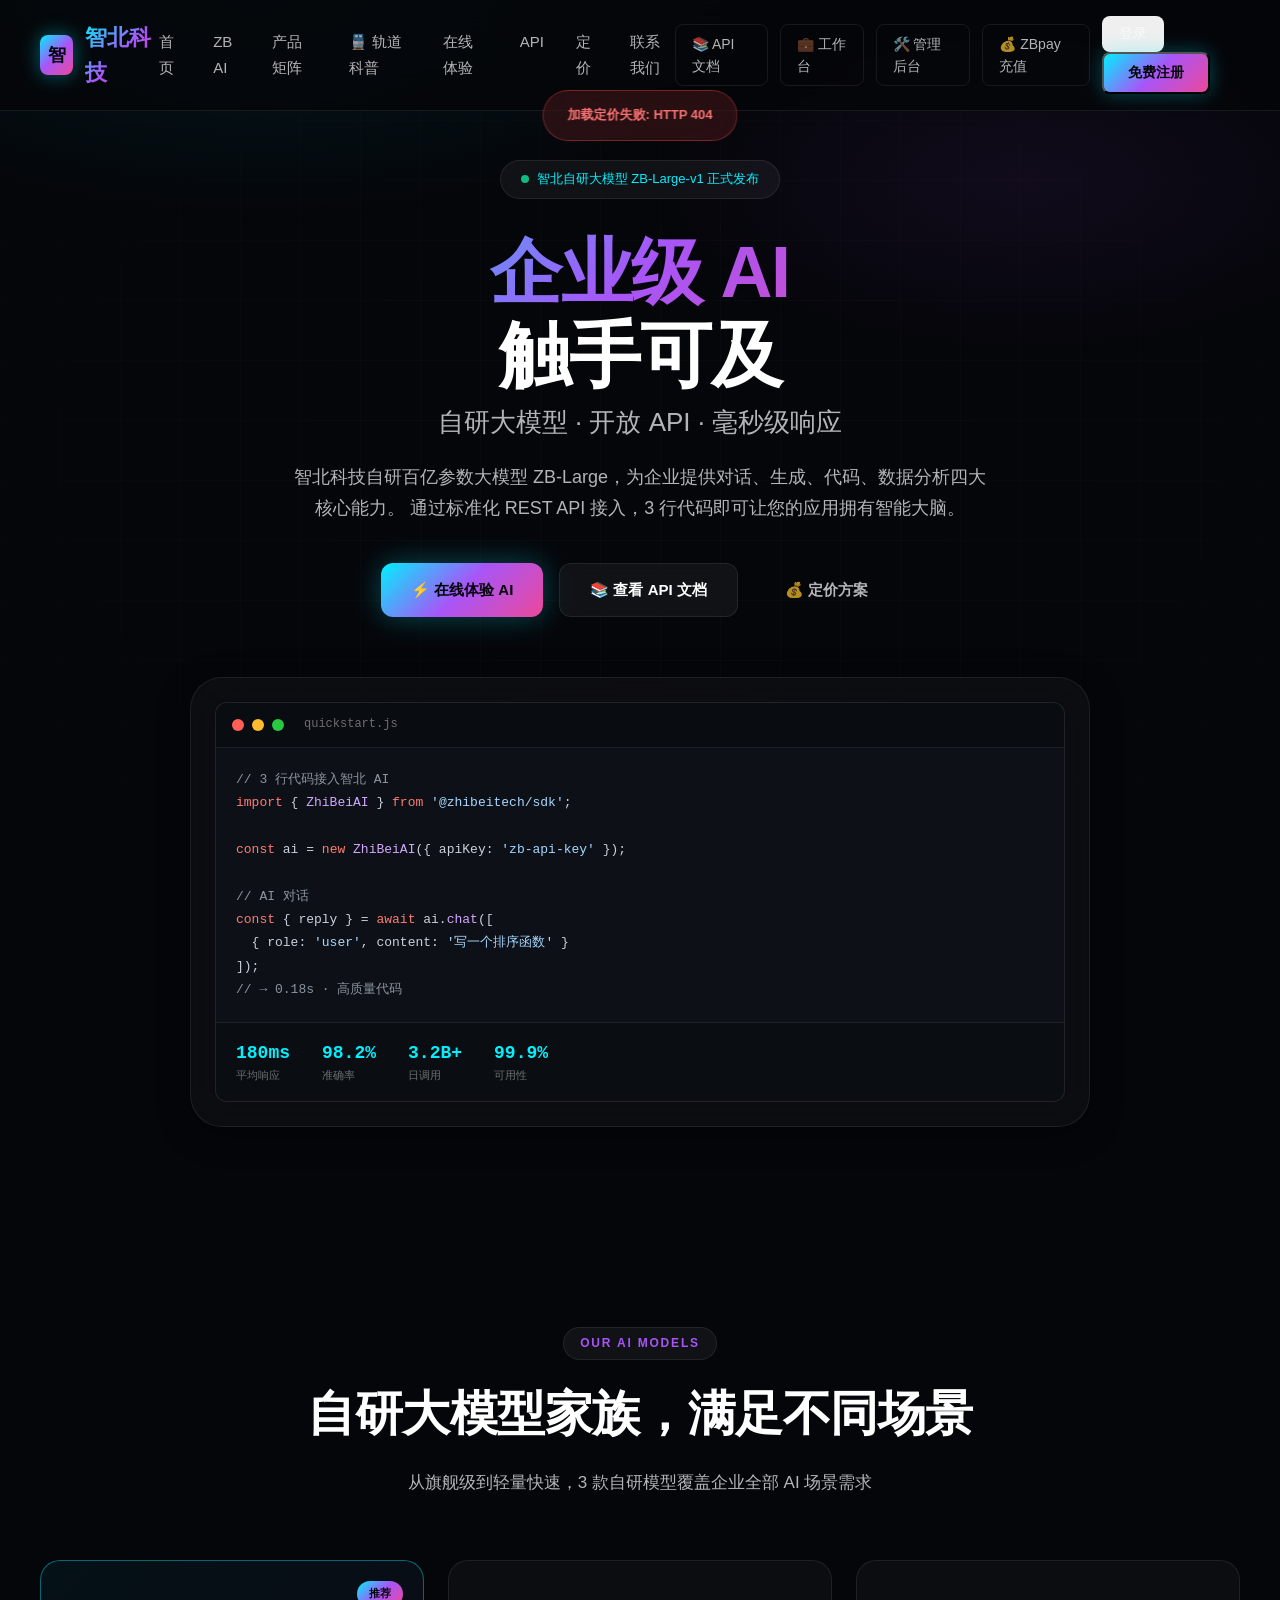
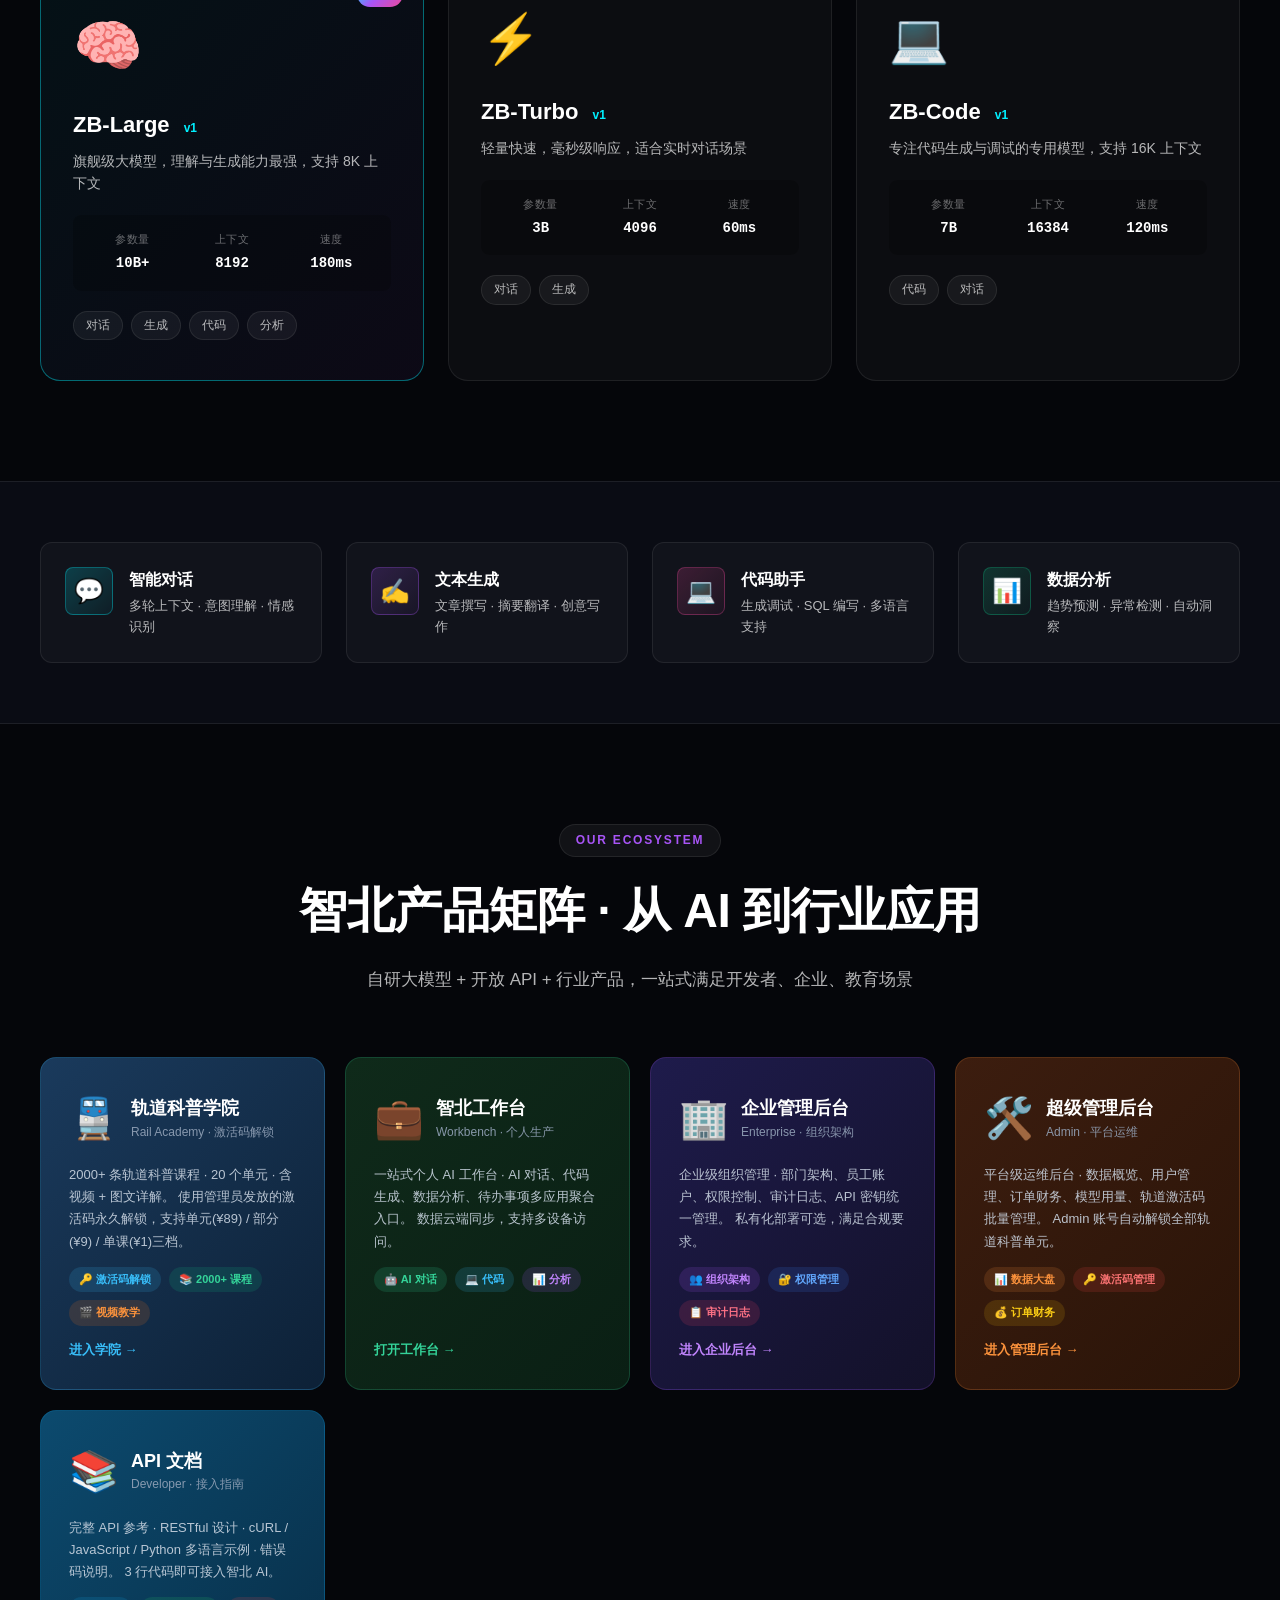
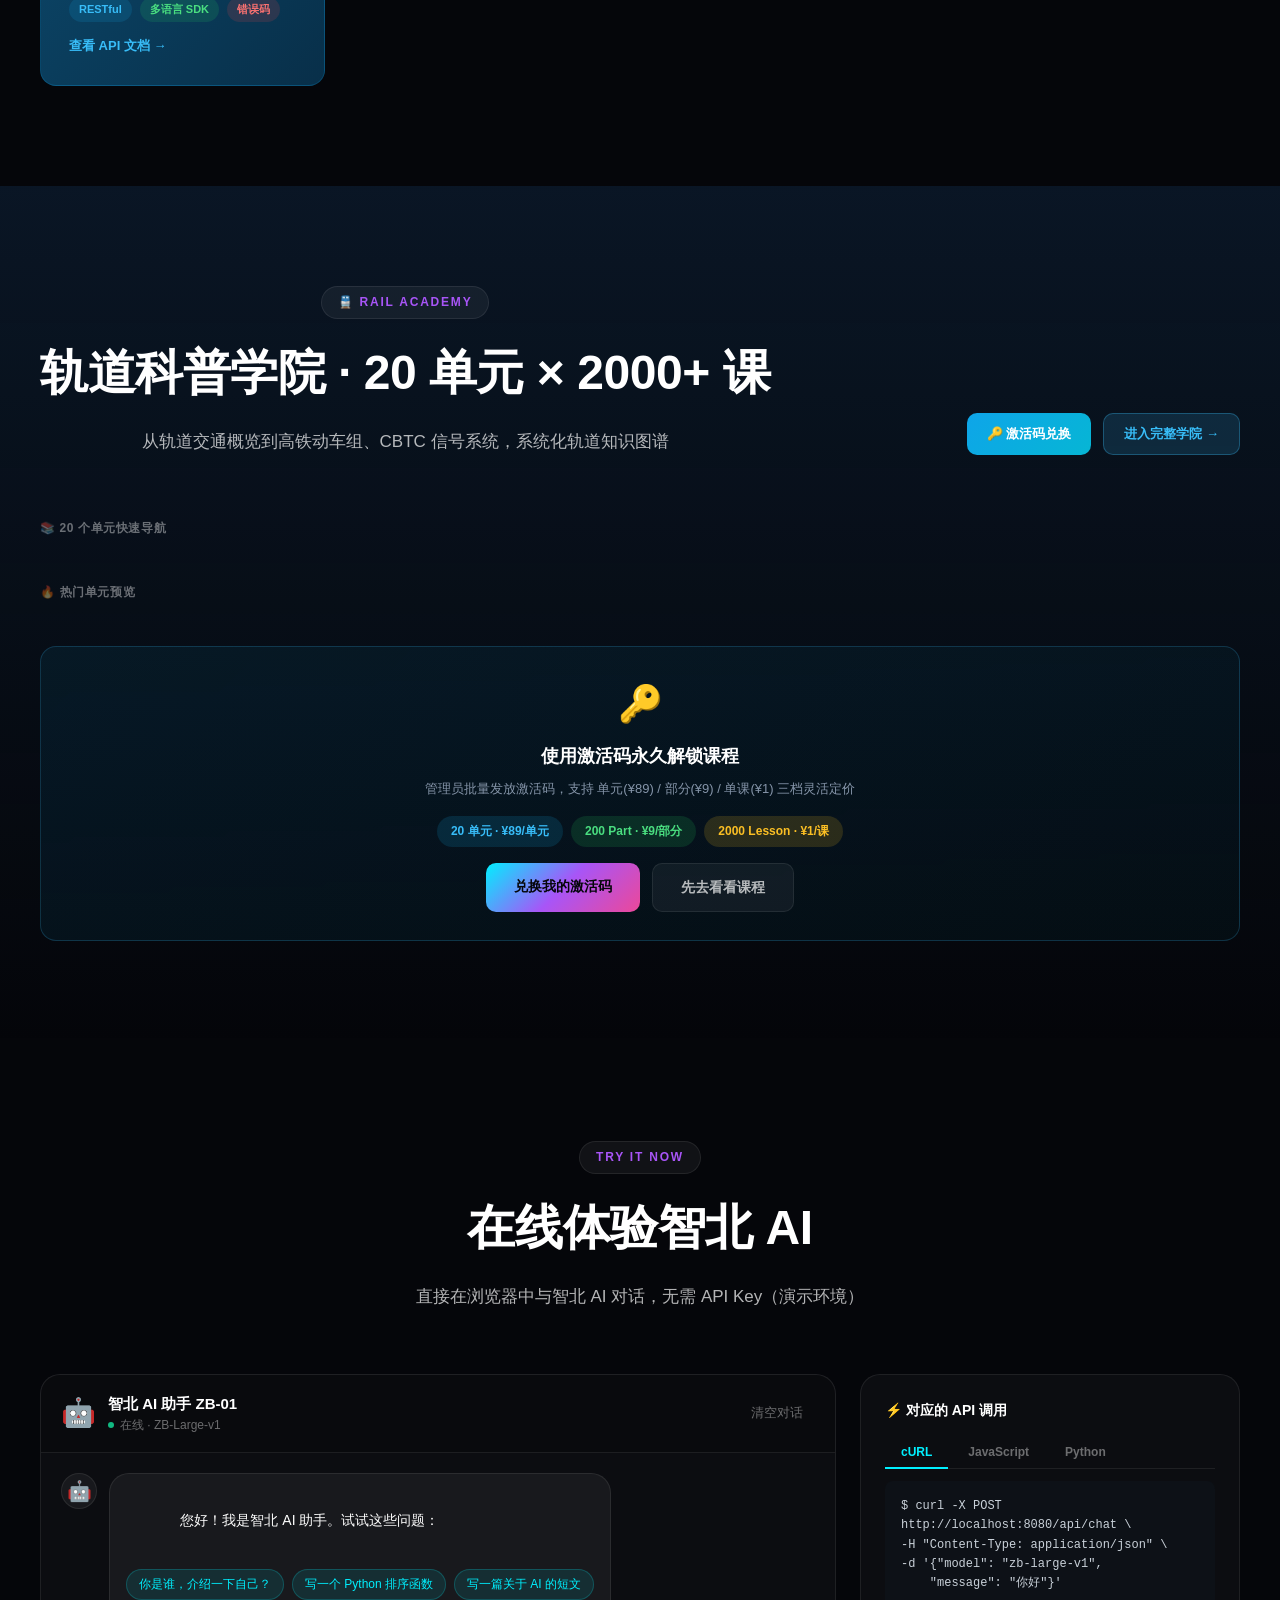
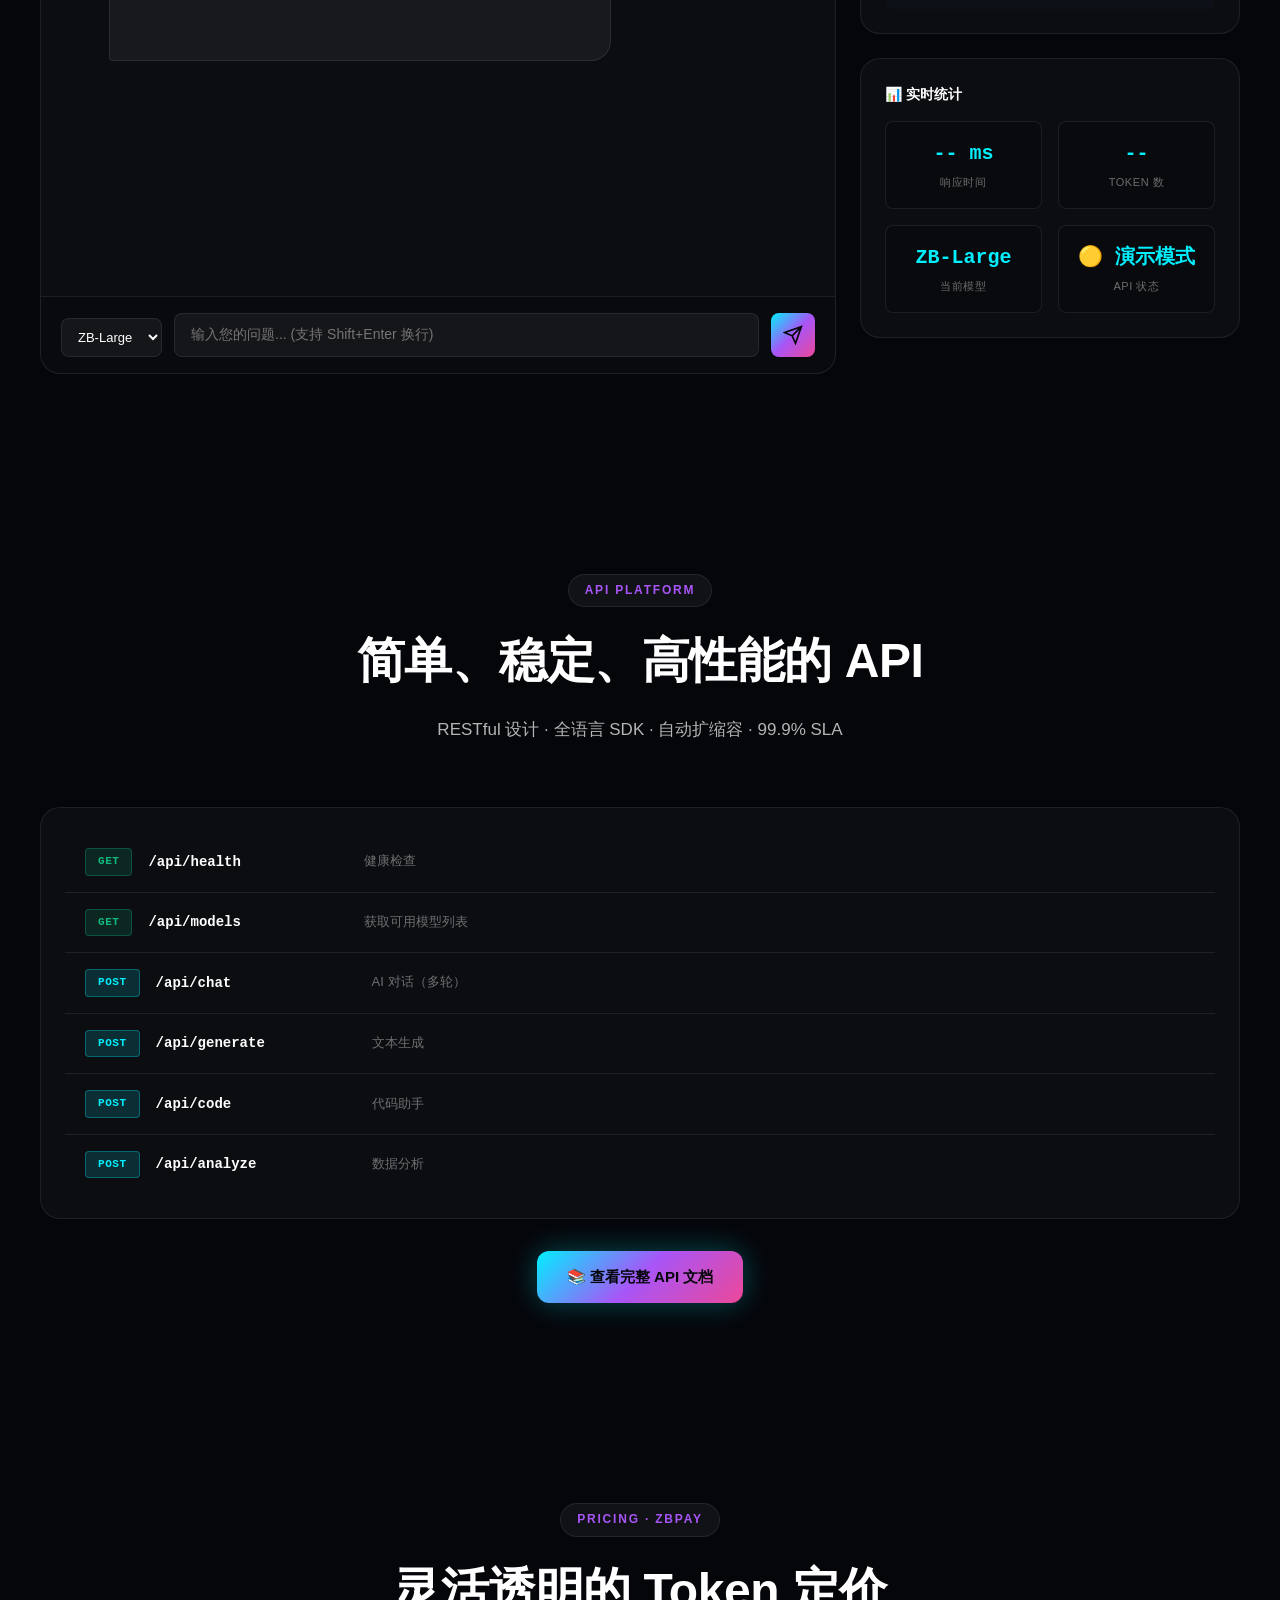
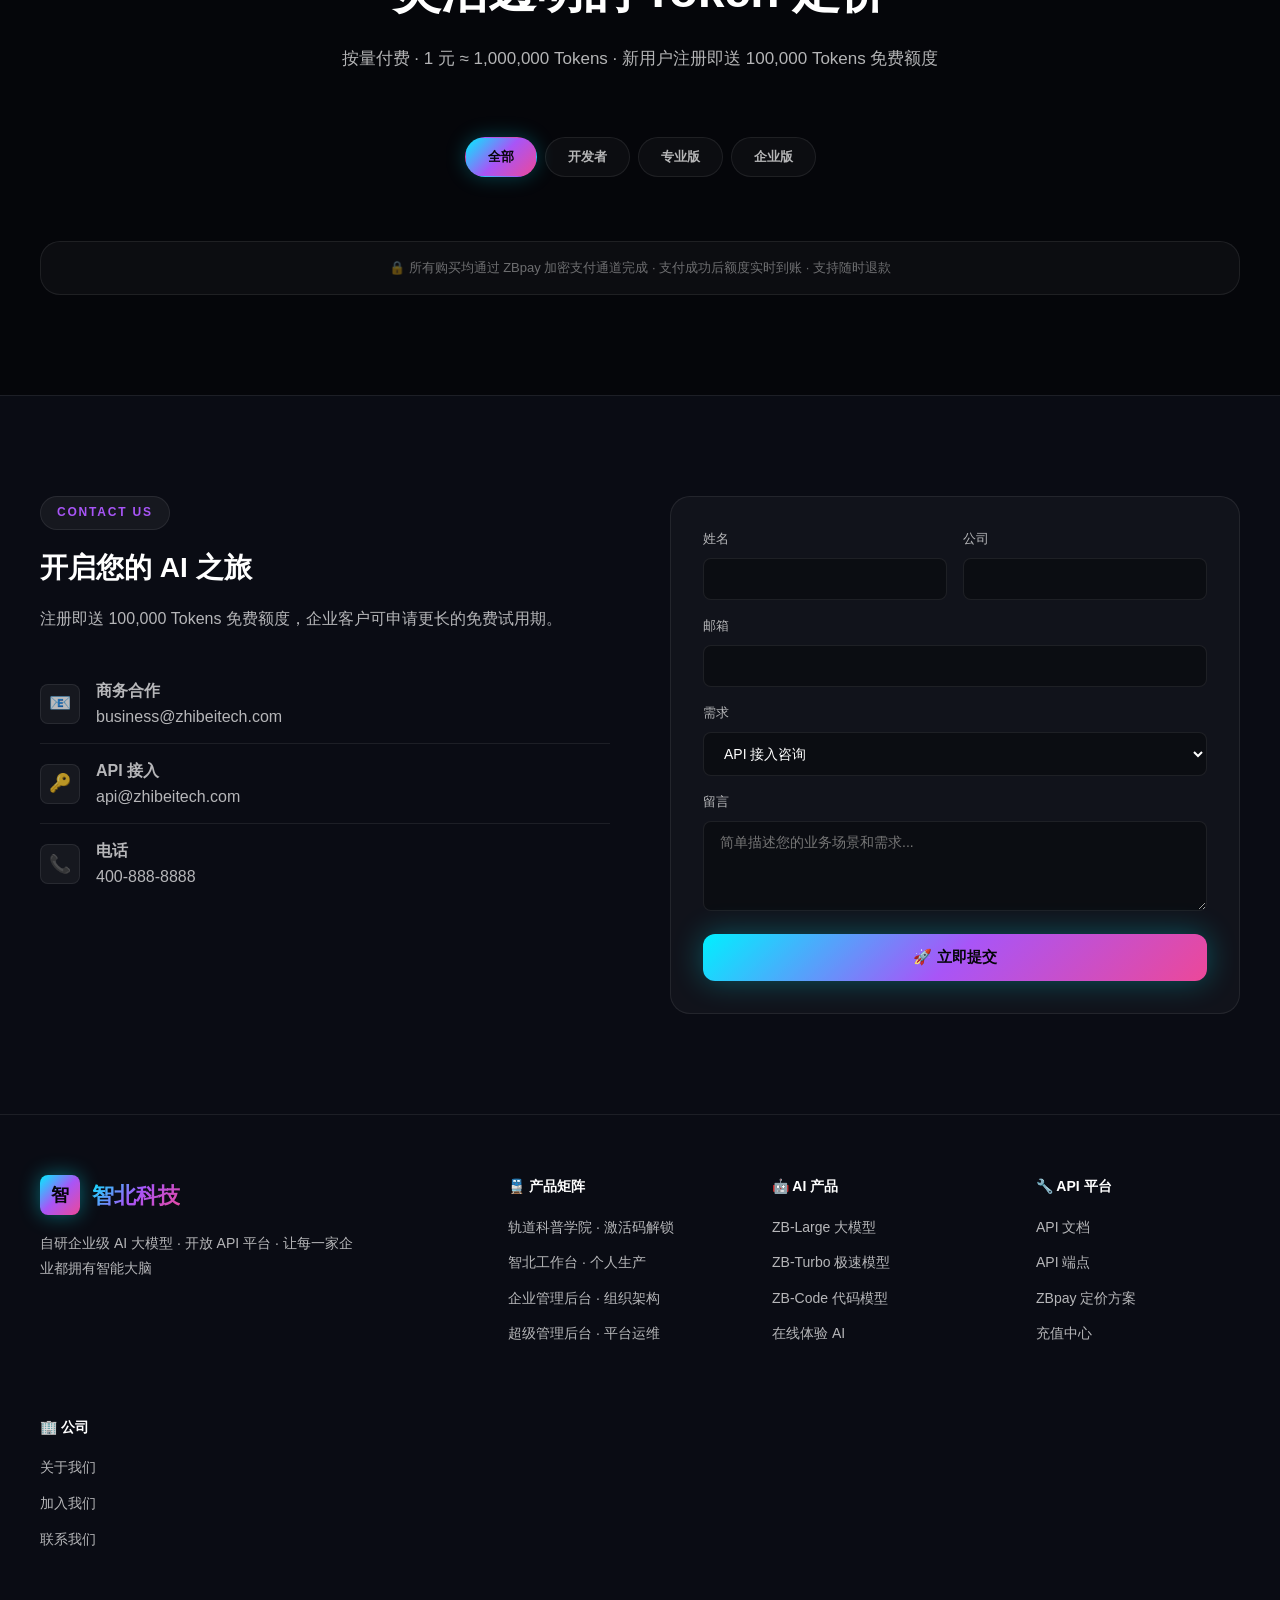
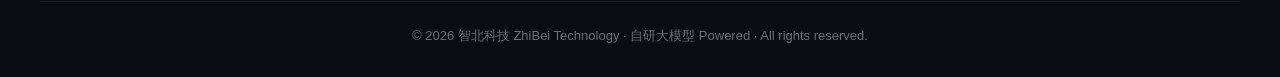
==== commit 23672625: "feat: 轨道科普课程系统 - 高铁知识点视频元数据 v2.0 - server.ps1: QR 函数重写修复 alipay/wechat 订单崩溃，10 处粘连语法修复 - js/rail.js:" ====
--- a/index.html
+++ b/index.html
@@ -309,6 +309,51 @@
   </div>
 </section>
 
+<!-- Rail Academy Spotlight -->
+<section class="section" id="rail-spotlight" style="background:linear-gradient(180deg,rgba(13,33,55,0.6) 0%,transparent 100%);">
+  <div class="section-inner">
+    <div class="section-header reveal" style="display:flex;justify-content:space-between;align-items:flex-end;flex-wrap:wrap;gap:16px;">
+      <div>
+        <span class="section-label">🚆 Rail Academy</span>
+        <h2 class="section-title">轨道科普学院 · 20 单元 × 2000+ 课</h2>
+        <p class="section-desc">从轨道交通概览到高铁动车组、CBTC 信号系统，系统化轨道知识图谱</p>
+      </div>
+      <div style="display:flex;gap:12px;">
+        <button onclick="showBuyModal()" style="padding:10px 20px;background:linear-gradient(135deg,#0ea5e9,#06b6d4);color:#fff;border:none;border-radius:10px;font-weight:700;cursor:pointer;font-size:13px;">🔑 激活码兑换</button>
+        <a href="rail-academy.html" style="padding:10px 20px;background:rgba(56,189,248,0.15);color:#38bdf8;border:1px solid rgba(56,189,248,0.3);border-radius:10px;font-weight:600;text-decoration:none;font-size:13px;">进入完整学院 →</a>
+      </div>
+    </div>
+
+    <!-- Unit Quick Nav -->
+    <div class="reveal" style="margin-top:28px;">
+      <div style="display:flex;gap:10px;margin-bottom:12px;color:var(--text-muted);font-size:12px;font-weight:600;letter-spacing:0.05em;text-transform:uppercase;">📚 20 个单元快速导航</div>
+      <div id="railUnitNav" style="display:flex;flex-wrap:wrap;gap:8px;"></div>
+    </div>
+
+    <!-- Featured Units -->
+    <div class="reveal" style="margin-top:32px;">
+      <div style="display:flex;gap:10px;margin-bottom:16px;color:var(--text-muted);font-size:12px;font-weight:600;letter-spacing:0.05em;text-transform:uppercase;">🔥 热门单元预览</div>
+      <div id="railFeaturedUnits" style="display:grid;grid-template-columns:repeat(auto-fit,minmax(300px,1fr));gap:16px;"></div>
+    </div>
+
+    <!-- Activate CTA -->
+    <div class="reveal" style="margin-top:28px;background:linear-gradient(135deg,rgba(14,165,233,0.08),rgba(6,182,212,0.04));border:1px solid rgba(56,189,248,0.2);border-radius:16px;padding:28px;text-align:center;">
+      <div style="font-size:36px;margin-bottom:10px;">🔑</div>
+      <div style="font-size:18px;font-weight:700;color:#fff;margin-bottom:8px;">使用激活码永久解锁课程</div>
+      <div style="color:rgba(148,163,184,0.9);font-size:13px;margin-bottom:16px;">管理员批量发放激活码，支持 单元(¥89) / 部分(¥9) / 单课(¥1) 三档灵活定价</div>
+      <div style="display:inline-flex;gap:8px;margin-bottom:16px;">
+        <span style="background:rgba(14,165,233,0.15);color:#38bdf8;padding:6px 14px;border-radius:100px;font-size:12px;font-weight:600;">20 单元 · ¥89/单元</span>
+        <span style="background:rgba(34,197,94,0.15);color:#4ade80;padding:6px 14px;border-radius:100px;font-size:12px;font-weight:600;">200 Part · ¥9/部分</span>
+        <span style="background:rgba(251,191,36,0.15);color:#fbbf24;padding:6px 14px;border-radius:100px;font-size:12px;font-weight:600;">2000 Lesson · ¥1/课</span>
+      </div>
+      <div style="display:flex;gap:12px;justify-content:center;">
+        <button onclick="showBuyModal()" style="padding:12px 28px;background:var(--gradient-main);color:var(--bg-primary);border:none;border-radius:10px;font-weight:700;cursor:pointer;font-size:14px;">兑换我的激活码</button>
+        <a href="rail-academy.html" style="padding:12px 28px;background:rgba(255,255,255,0.05);color:var(--text-secondary);border:1px solid var(--border-glass);border-radius:10px;font-weight:600;text-decoration:none;font-size:14px;">先去看看课程</a>
+      </div>
+    </div>
+  </div>
+</section>
+
 <!-- AI Demo (Interactive) -->
 <section class="section" id="demo">
   <div class="section-inner">
@@ -588,5 +633,69 @@
 <div id="modalRoot"></div>
 
 <script src="js/main.js"></script>
+<script>
+// ========== Rail Academy Spotlight Loader ==========
+(function(){
+  fetch('/api/rail/catalog')
+    .then(r => r.json())
+    .then(data => {
+      if (!data || !data.units) return;
+
+      // 1) Unit quick nav (20 chips)
+      const nav = document.getElementById('railUnitNav');
+      if (nav) {
+        nav.innerHTML = data.units.map(u => {
+          const shortName = u.name.length > 12 ? u.name.slice(0,11) + '…' : u.name;
+          return `<a href="rail-academy.html" class="rail-unit-chip" data-u="${u.no}" title="${u.name}" style="
+            padding:7px 14px;background:rgba(56,189,248,0.08);color:#bae6fd;border:1px solid rgba(56,189,248,0.2);
+            border-radius:100px;font-size:12px;font-weight:600;text-decoration:none;transition:all .15s;
+            display:inline-flex;align-items:center;gap:6px;"
+            onmouseover="this.style.background='rgba(56,189,248,0.18)';this.style.borderColor='rgba(56,189,248,0.5)'"
+            onmouseout="this.style.background='rgba(56,189,248,0.08)';this.style.borderColor='rgba(56,189,248,0.2)'">
+            <span style="color:#38bdf8;">U${u.no}</span>${shortName}
+          </a>`;
+        }).join('');
+      }
+
+      // 2) Featured units (first 4 with parts + lessons preview)
+      const feat = document.getElementById('railFeaturedUnits');
+      if (feat) {
+        const featured = data.units.slice(0, 4);
+        feat.innerHTML = featured.map(u => {
+          const partCount = u.parts ? u.parts.length : 0;
+          const lessonCount = u.parts ? u.parts.reduce((a,p) => a + (p.lessons?p.lessons.length:0), 0) : 0;
+          const firstParts = (u.parts || []).slice(0, 3);
+          return `
+          <a href="rail-academy.html" style="text-decoration:none;color:inherit;background:linear-gradient(135deg,rgba(26,58,92,0.6) 0%,rgba(13,33,55,0.8) 100%);border:1px solid rgba(56,189,248,0.18);border-radius:16px;padding:22px;transition:transform .2s,box-shadow .2s;display:flex;flex-direction:column;gap:10px;"
+             onmouseover="this.style.transform='translateY(-3px)';this.style.boxShadow='0 12px 32px rgba(56,189,248,0.12)';this.style.borderColor='rgba(56,189,248,0.4)'"
+             onmouseout="this.style.transform='';this.style.boxShadow='';this.style.borderColor='rgba(56,189,248,0.18)'">
+            <div style="display:flex;align-items:center;gap:10px;">
+              <div style="width:38px;height:38px;background:rgba(56,189,248,0.15);border:1px solid rgba(56,189,248,0.3);border-radius:10px;display:flex;align-items:center;justify-content:center;font-weight:800;color:#38bdf8;font-size:14px;">U${u.no}</div>
+              <div style="flex:1;">
+                <div style="font-size:15px;font-weight:700;color:#fff;">${u.name}</div>
+                <div style="font-size:11px;color:var(--text-muted);">${partCount} Part · ${lessonCount} Lesson</div>
+              </div>
+            </div>
+            <div style="display:flex;flex-direction:column;gap:4px;margin-top:6px;">
+              ${firstParts.map(p => `
+                <div style="display:flex;align-items:center;gap:8px;font-size:12px;color:rgba(203,213,225,0.85);">
+                  <span style="color:var(--text-muted);font-family:monospace;">${p.id || ('P' + (u.parts.indexOf(p)+1))}</span>
+                  <span style="flex:1;overflow:hidden;text-overflow:ellipsis;white-space:nowrap;">${p.name}</span>
+                  <span style="color:#38bdf8;font-size:10px;">${p.lessons ? p.lessons.length : 0}课</span>
+                </div>
+              `).join('')}
+              ${u.parts && u.parts.length > 3 ? `<div style="color:var(--text-muted);font-size:11px;margin-top:2px;">… 还有 ${u.parts.length - 3} 个 Part</div>` : ''}
+            </div>
+            <div style="display:flex;justify-content:space-between;align-items:center;margin-top:auto;padding-top:8px;border-top:1px solid rgba(255,255,255,0.05);">
+              <span style="background:rgba(14,165,233,0.15);color:#38bdf8;padding:3px 10px;border-radius:100px;font-size:10px;font-weight:600;">🚆 轨道科普</span>
+              <span style="color:#38bdf8;font-size:12px;font-weight:600;">查看单元 →</span>
+            </div>
+          </a>`;
+        }).join('');
+      }
+    })
+    .catch(err => { console.warn('rail catalog load failed:', err); });
+})();
+</script>
 </body>
 </html>
